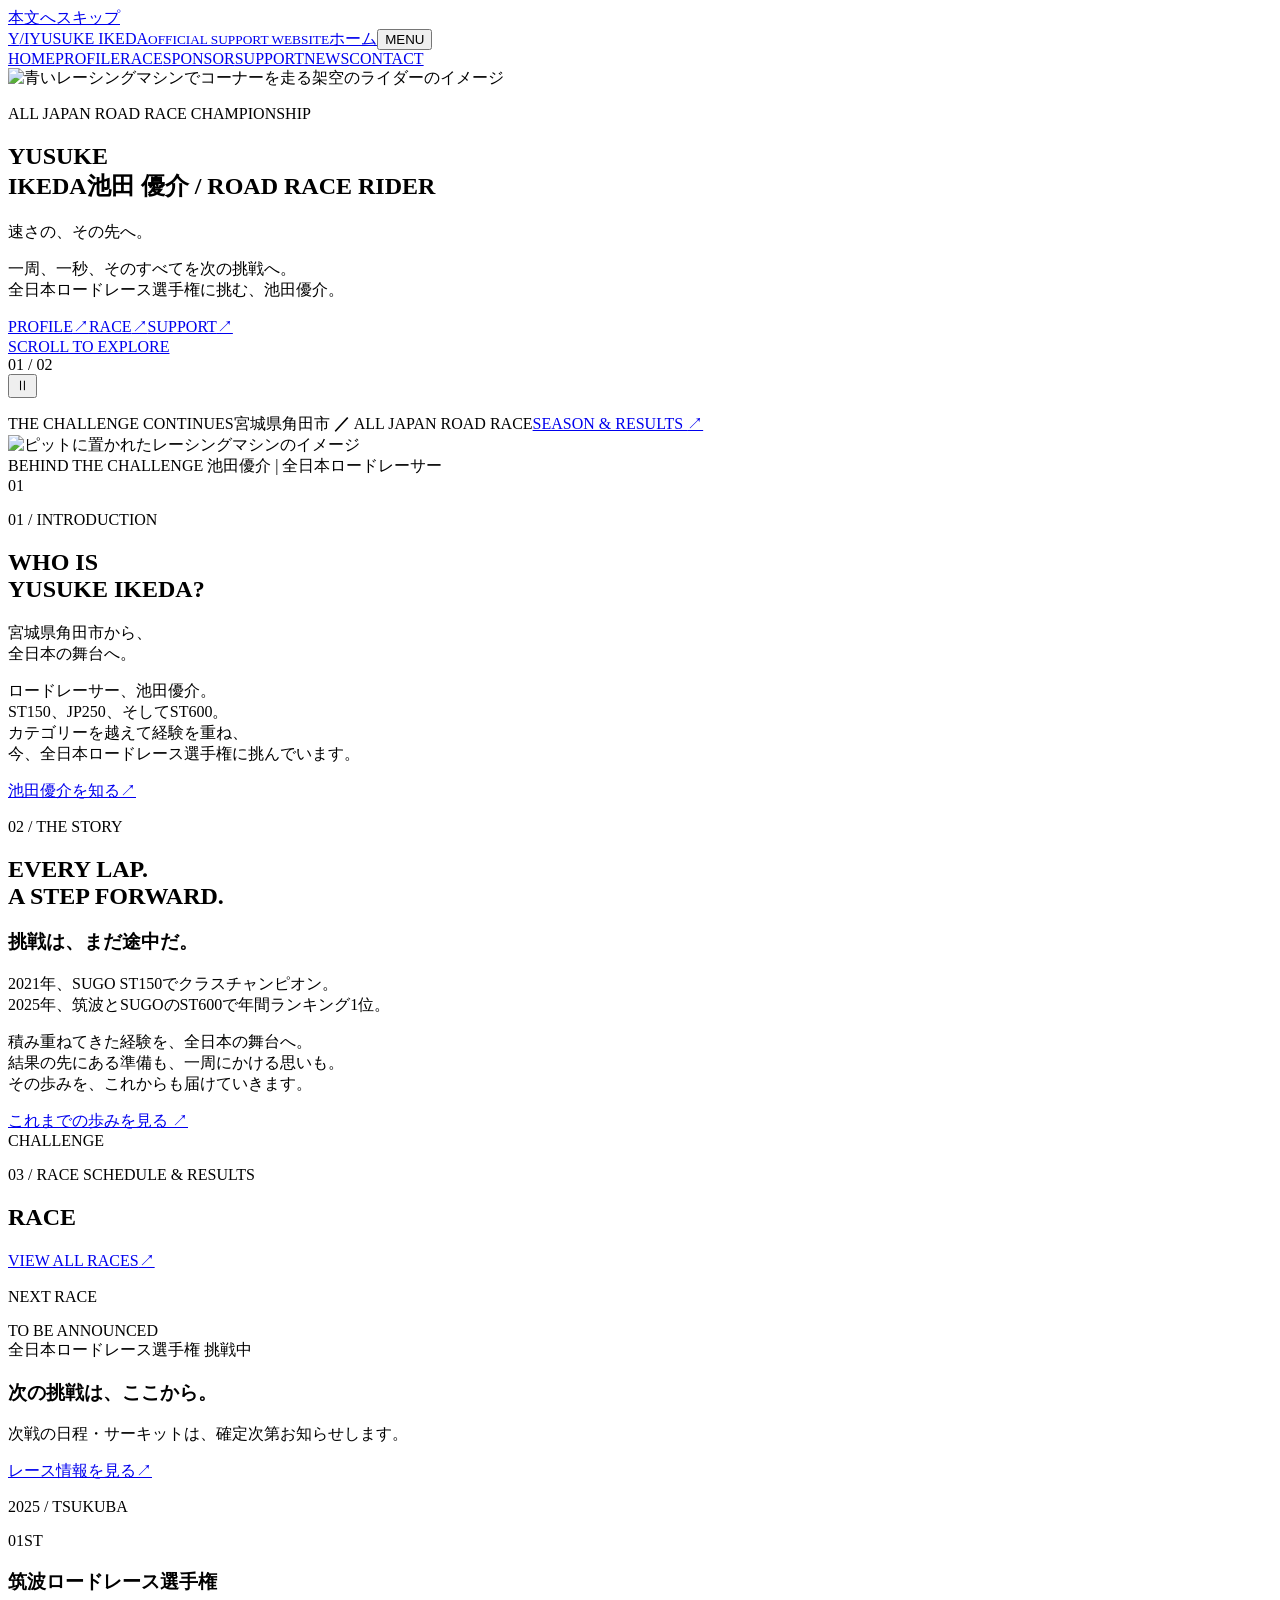
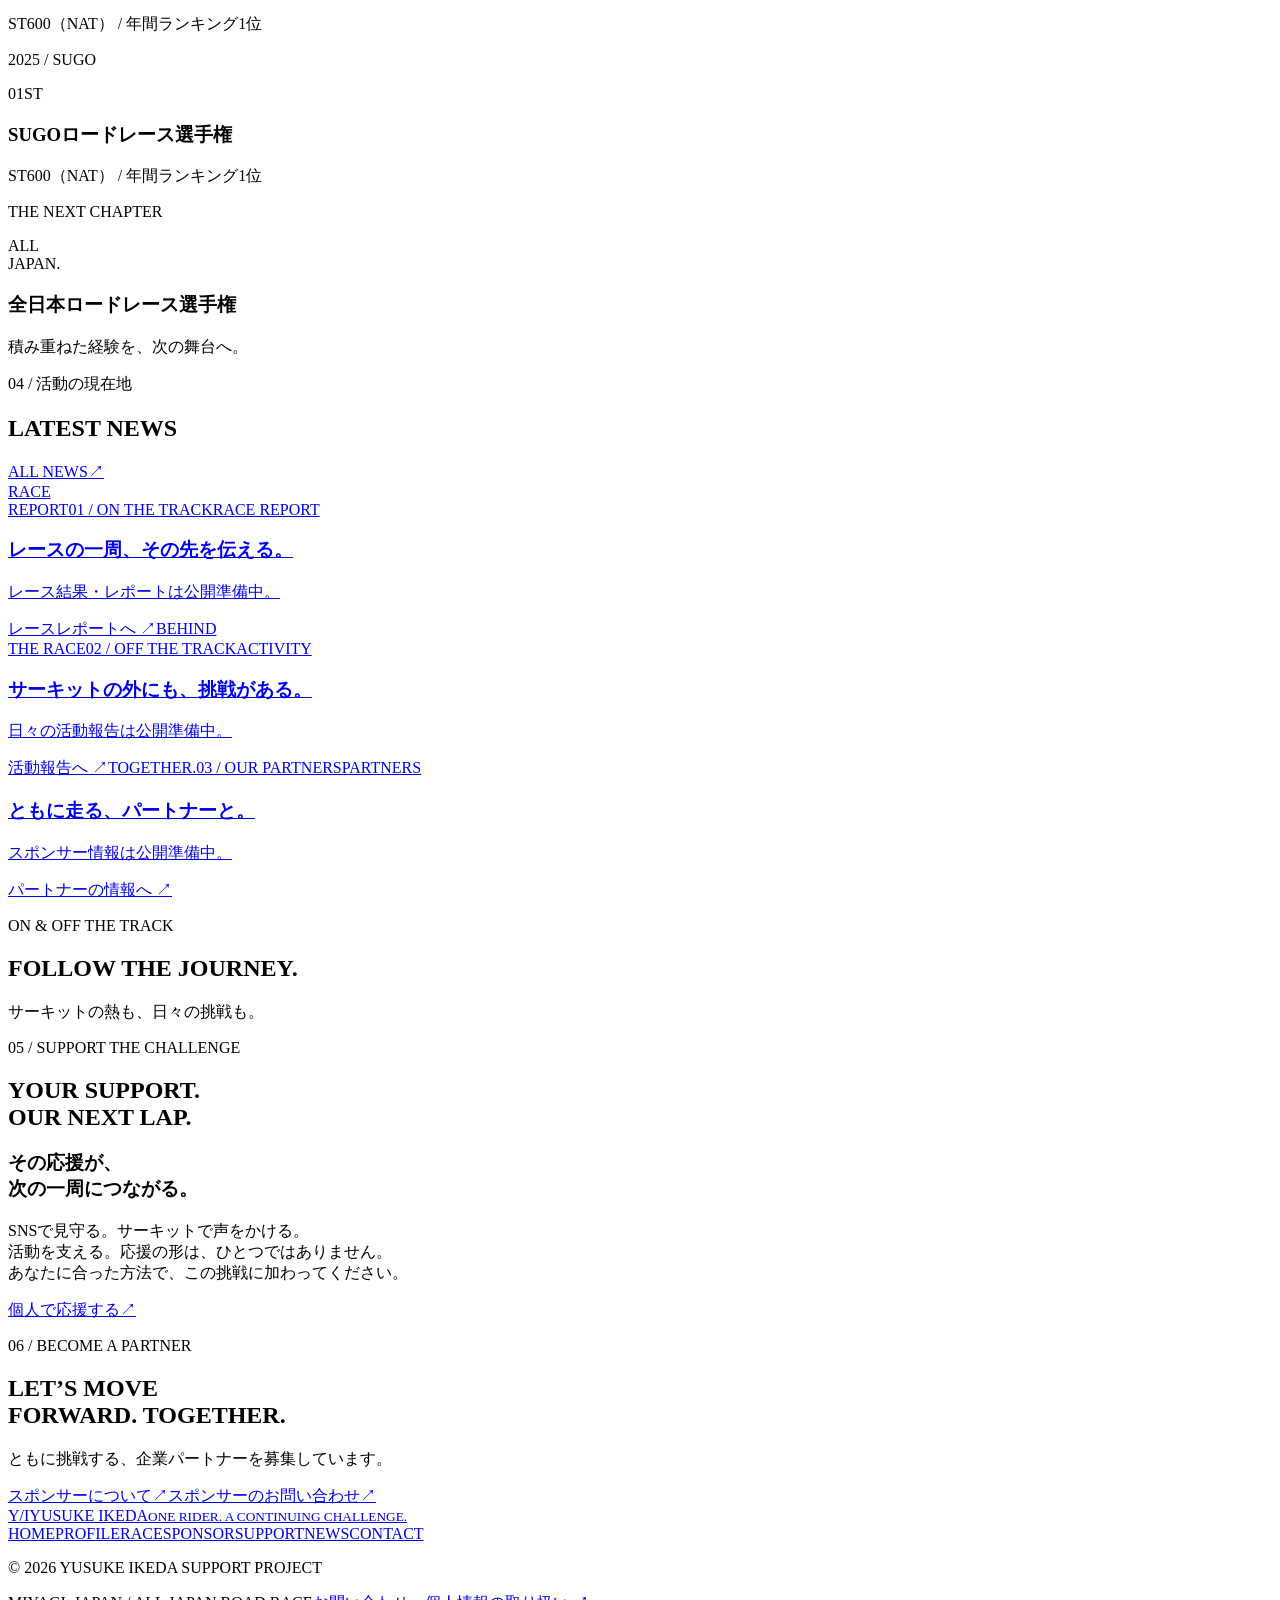
==== index.html @ a3577d58 "Add files via upload" ====
<!doctype html>

<html lang="ja">
  <head>
    <meta charset="UTF-8" />
    <meta name="viewport" content="width=device-width, initial-scale=1" />
    <meta
      http-equiv="Content-Security-Policy"
      content="default-src 'none'; script-src 'self'; style-src 'self'; img-src 'self'; font-src 'self'; connect-src 'none'; object-src 'none'; base-uri 'none'; form-action 'none'; upgrade-insecure-requests"
    />
    <meta name="referrer" content="strict-origin-when-cross-origin" />
    <title>池田優介 | 全日本ロードレーサー Official Support Website</title>
    <meta
      name="description"
      content="宮城県角田市出身、全日本ロードレース選手権に挑戦するロードレーサー池田優介。プロフィール、戦績、レース情報、スポンサー募集、個人の応援方法をご紹介します。"
    />
    <link rel="canonical" href="https://yusukeracing.github.io/" />
    <meta property="og:type" content="website" />
    <meta property="og:locale" content="ja_JP" />
    <meta property="og:site_name" content="YUSUKE IKEDA" />
    <meta
      property="og:title"
      content="池田優介 | 全日本ロードレーサー Official Support Website"
    />
    <meta
      property="og:description"
      content="宮城県角田市出身、全日本ロードレース選手権に挑戦するロードレーサー池田優介。プロフィール、戦績、レース情報、スポンサー募集、個人の応援方法をご紹介します。"
    />
    <meta property="og:url" content="https://yusukeracing.github.io/" />
    <meta
      property="og:image"
      content="https://yusukeracing.github.io/images/ogp.jpg"
    />
    <meta
      property="og:image:alt"
      content="YUSUKE IKEDA / ALL JAPAN ROAD RACE。背景はイメージビジュアルです。"
    />
    <meta name="twitter:card" content="summary_large_image" />
    <meta name="theme-color" content="#050505" />
    <link rel="icon" type="image/svg+xml" href="assets/icons/favicon.svg" />
    <link rel="stylesheet" href="css/fonts.css" />
    <link rel="stylesheet" href="css/style.css" />
    <script type="module" src="js/main.js"></script>
  </head>

  <body data-page="index">
    <a class="skip-link" href="#main">本文へスキップ</a>
    <header class="site-header">
      <div class="header-inner">
        <a class="brand" href="index.html"
          ><span class="brand-symbol" aria-hidden="true">Y<span>/</span>I</span
          ><span class="brand-type"
            >YUSUKE IKEDA<small>OFFICIAL SUPPORT WEBSITE</small></span
          ><span class="sr-only">ホーム</span></a
        ><button
          class="menu-toggle"
          type="button"
          aria-expanded="false"
          aria-controls="primary-nav"
        >
          <span class="menu-lines" aria-hidden="true"></span
          ><span class="menu-text">MENU</span>
        </button>
        <nav
          class="primary-nav"
          id="primary-nav"
          aria-label="メインナビゲーション"
        >
          <a href="index.html" aria-current="page">HOME</a
          ><a href="profile.html">PROFILE</a><a href="race.html">RACE</a
          ><a href="sponsor.html">SPONSOR</a><a href="support.html">SUPPORT</a
          ><a href="news.html">NEWS</a><a href="contact.html">CONTACT</a>
        </nav>
      </div>
    </header>

    <main id="main">
      <!-- 01 / HERO -->

      <section
        class="hero"
        aria-label="池田優介 全日本ロードレース選手権への挑戦"
      >
        <div class="hero-slides" data-slideshow>
          <img
            class="hero-slide is-active"
            src="images/hero/racing.webp"
            width="1672"
            height="941"
            fetchpriority="high"
            alt="青いレーシングマシンでコーナーを走る架空のライダーのイメージ"
          />
        </div>

        <div class="hero-shade"></div>

        <div class="hero-content container">
          <p class="eyebrow hero-eyebrow">
            <span class="live-dot"></span> ALL JAPAN ROAD RACE CHAMPIONSHIP
          </p>
          <h1 class="hero-title display">
            YUSUKE<br /><span>IKEDA</span
            ><span class="hero-name">池田 優介 / ROAD RACE RIDER</span>
          </h1>
          <p class="hero-copy">速さの、その先へ。</p>
          <p class="hero-description">
            一周、一秒、そのすべてを次の挑戦へ。<br />全日本ロードレース選手権に挑む、池田優介。
          </p>
          <div class="hero-actions">
            <a class="button button-primary" href="profile.html"
              ><span>PROFILE</span><span aria-hidden="true">↗</span></a
            ><a class="button button-outline" href="race.html"
              ><span>RACE</span><span aria-hidden="true">↗</span></a
            ><a class="button button-outline" href="support.html"
              ><span>SUPPORT</span><span aria-hidden="true">↗</span></a
            >
          </div>
        </div>

        <div class="hero-bottom container">
          <a class="scroll-cue" href="#introduction"
            ><span class="scroll-line"></span> SCROLL TO EXPLORE</a
          >
          <div class="slideshow-controls">
            <span class="slide-count" data-slide-count>01 / 02</span>
            <div data-slide-buttons></div>
            <button
              class="slide-pause"
              type="button"
              data-slide-pause
              aria-label="写真の自動切替を一時停止"
            >
              Ⅱ
            </button>
          </div>
        </div>
        <p class="image-disclaimer" data-image-caption>
          
        </p>
      </section>

      <div class="season-strip">
        <div class="container">
          <span><i class="live-dot"></i> THE CHALLENGE CONTINUES</span
          ><span
            >宮城県角田市 <b aria-hidden="true">／</b> ALL JAPAN ROAD RACE</span
          ><a href="race.html"
            >SEASON & RESULTS <span aria-hidden="true">↗</span></a
          >
        </div>
      </div>

      <!-- 02 / INTRODUCTION -->
      <section class="section introduction" id="introduction">
        <div class="container split">
          <div class="intro-visual reveal">
            <img
              src="images/hero/profile.jpg"
              loading="lazy"
              width="1672"
              height="941"
              alt="ピットに置かれたレーシングマシンのイメージ"
            />
            <div class="photo-label">
              BEHIND THE CHALLENGE <span>池田優介 | 全日本ロードレーサー</span>
            </div>
            <span class="visual-number" aria-hidden="true">01</span>
          </div>

          <div class="reveal">
            <p class="eyebrow">01 / INTRODUCTION</p>
            <h2 class="display">
              WHO IS<br />YUSUKE IKEDA<span class="title-dot">?</span>
            </h2>
            <p class="jp-heading">宮城県角田市から、<br />全日本の舞台へ。</p>
            <p class="body-copy">
              ロードレーサー、池田優介。<br />ST150、JP250、そしてST600。<br />カテゴリーを越えて経験を重ね、<br />今、全日本ロードレース選手権に挑んでいます。
            </p>
            <a class="button button-outline" href="profile.html"
              ><span>池田優介を知る</span><span aria-hidden="true">↗</span></a
            >
          </div>
        </div>
      </section>

      <!-- 03 / STORY -->
      <section class="story section">
        <div class="container story-inner reveal">
          <p class="eyebrow">02 / THE STORY</p>
          <h2 class="display">
            EVERY LAP.<br />A STEP FORWARD<span class="title-dot">.</span>
          </h2>
          <div class="story-copy">
            <h3>挑戦は、まだ途中だ。</h3>
            <p>
              2021年、SUGO ST150でクラスチャンピオン。<br />2025年、筑波とSUGOのST600で年間ランキング1位。
            </p>
            <p>
              積み重ねてきた経験を、全日本の舞台へ。<br />結果の先にある準備も、一周にかける思いも。<br />その歩みを、これからも届けていきます。
            </p>
            <a class="text-link" href="profile.html#career"
              >これまでの歩みを見る <span aria-hidden="true">↗</span></a
            >
          </div>
        </div>
        <span class="ghost-word" aria-hidden="true">CHALLENGE</span>
      </section>

      <!-- 04 / RACE -->
      <section class="section">
        <div class="container">
          <div class="section-heading">
            <div>
              <p class="eyebrow">03 / RACE SCHEDULE & RESULTS</p>
              <h2 class="display">RACE</h2>
            </div>
            <a class="button button-outline" href="race.html"
              ><span>VIEW ALL RACES</span><span aria-hidden="true">↗</span></a
            >
          </div>

          <div class="next-race reveal" data-next-race>
            <div>
              <p class="eyebrow">NEXT RACE</p>
              <span class="next-date display" data-next-date
                >TO BE ANNOUNCED</span
              >
            </div>

            <div>
              <span class="status"
                ><i></i> 全日本ロードレース選手権 挑戦中</span
              >
              <h3 data-next-circuit>次の挑戦は、ここから。</h3>
              <p data-next-detail>
                次戦の日程・サーキットは、確定次第お知らせします。
              </p>
              <p class="countdown" data-countdown hidden></p>
            </div>
            <a class="button button-outline" href="race.html"
              ><span>レース情報を見る</span
              ><span aria-hidden="true">↗</span></a
            >
          </div>

          <div class="race-highlights">
            <article class="result-highlight reveal">
              <p class="eyebrow">2025 / TSUKUBA</p>
              <div class="result-rank display">01<span>ST</span></div>
              <h3>筑波ロードレース選手権</h3>
              <p>ST600（NAT） / 年間ランキング1位</p>
            </article>

            <article class="result-highlight reveal">
              <p class="eyebrow">2025 / SUGO</p>
              <div class="result-rank display">01<span>ST</span></div>
              <h3>SUGOロードレース選手権</h3>
              <p>ST600（NAT） / 年間ランキング1位</p>
            </article>

            <article class="result-highlight highlight-blue reveal">
              <p class="eyebrow">THE NEXT CHAPTER</p>
              <div class="display chapter-label">ALL<br />JAPAN.</div>
              <h3>全日本ロードレース選手権</h3>
              <p>積み重ねた経験を、次の舞台へ。</p>
            </article>
          </div>
        </div>
      </section>

      <!-- 05 / NEWS -->
      <section class="section news-section">
        <div class="container">
          <div class="section-heading">
            <div>
              <p class="eyebrow">04 / 活動の現在地</p>
              <h2 class="display">LATEST NEWS</h2>
            </div>
            <a class="button button-outline" href="news.html"
              ><span>ALL NEWS</span><span aria-hidden="true">↗</span></a
            >
          </div>

          <div class="news-grid" data-home-news>
            <a class="news-placeholder reveal" href="news.html?category=race"
              ><span class="news-art race-art" aria-hidden="true"
                >RACE<br />REPORT<span>01 / ON THE TRACK</span></span
              ><span class="news-tag">RACE REPORT</span>
              <h3>レースの一周、その先を伝える。</h3>
              <p>レース結果・レポートは公開準備中。</p>
              <span class="text-link">レースレポートへ ↗</span></a
            ><a
              class="news-placeholder reveal"
              href="news.html?category=activity"
              ><span class="news-art activity-art" aria-hidden="true"
                >BEHIND<br />THE RACE<span>02 / OFF THE TRACK</span></span
              ><span class="news-tag">ACTIVITY</span>
              <h3>サーキットの外にも、挑戦がある。</h3>
              <p>日々の活動報告は公開準備中。</p>
              <span class="text-link">活動報告へ ↗</span></a
            ><a
              class="news-placeholder reveal"
              href="news.html?category=sponsor"
              ><span class="news-art partner-art" aria-hidden="true"
                >TOGETHER.<span>03 / OUR PARTNERS</span></span
              ><span class="news-tag">PARTNERS</span>
              <h3>ともに走る、パートナーと。</h3>
              <p>スポンサー情報は公開準備中。</p>
              <span class="text-link">パートナーの情報へ ↗</span></a
            >
          </div>
        </div>
      </section>

      <!-- 06 / SOCIAL -->
      <section class="social-section">
        <div class="container social-inner">
          <div>
            <p class="eyebrow">ON & OFF THE TRACK</p>
            <h2 class="display">FOLLOW THE JOURNEY.</h2>
            <p>サーキットの熱も、日々の挑戦も。</p>
          </div>

          <div class="social-links" data-social-links></div>
        </div>
      </section>

      <!-- 07 / SUPPORT -->
      <section class="section support-section">
        <div class="container split">
          <div class="reveal">
            <p class="eyebrow">05 / SUPPORT THE CHALLENGE</p>
            <h2 class="display">
              YOUR SUPPORT.<br />OUR NEXT LAP<span class="title-dot">.</span>
            </h2>
          </div>

          <div class="reveal">
            <h3 class="jp-heading">その応援が、<br />次の一周につながる。</h3>
            <p class="body-copy">
              SNSで見守る。サーキットで声をかける。<br />活動を支える。応援の形は、ひとつではありません。<br />あなたに合った方法で、この挑戦に加わってください。
            </p>
            <a class="button button-primary" href="support.html"
              ><span>個人で応援する</span><span aria-hidden="true">↗</span></a
            >
          </div>
        </div>
      </section>

      <!-- 08 / SPONSOR -->
      <section class="section sponsor-section">
        <div class="container sponsor-inner reveal">
          <div>
            <p class="eyebrow">06 / BECOME A PARTNER</p>
            <h2 class="display">LET’S MOVE<br />FORWARD. TOGETHER.</h2>
            <p>ともに挑戦する、企業パートナーを募集しています。</p>
          </div>

          <div class="sponsor-actions">
            <a class="button button-outline" href="sponsor.html"
              ><span>スポンサーについて</span
              ><span aria-hidden="true">↗</span></a
            ><a class="button button-primary" href="contact.html?type=sponsor"
              ><span>スポンサーのお問い合わせ</span
              ><span aria-hidden="true">↗</span></a
            >
          </div>
        </div>
      </section>
    </main>

    <footer class="site-footer">
      <div class="container footer-top">
        <a class="brand footer-brand" href="index.html"
          ><span class="brand-symbol" aria-hidden="true">Y<span>/</span>I</span
          ><span class="brand-type"
            >YUSUKE IKEDA<small>ONE RIDER. A CONTINUING CHALLENGE.</small></span
          ></a
        >
        <nav class="footer-nav" aria-label="フッターナビゲーション">
          <a href="index.html" aria-current="page">HOME</a
          ><a href="profile.html">PROFILE</a><a href="race.html">RACE</a
          ><a href="sponsor.html">SPONSOR</a><a href="support.html">SUPPORT</a
          ><a href="news.html">NEWS</a><a href="contact.html">CONTACT</a>
        </nav>

        <div class="footer-social" data-social-links></div>
      </div>

      <div class="container footer-bottom">
        <p>
          © <span data-current-year>2026</span> YUSUKE IKEDA SUPPORT PROJECT
        </p>
        <span>MIYAGI, JAPAN / ALL JAPAN ROAD RACE</span
        ><a href="contact.html">お問い合わせ・個人情報の取り扱い ↗</a>
      </div>
    </footer>
    <noscript
      ><p class="noscript-note">
        写真の自動切替や追加の戦績表示にはJavaScriptが必要です。2025年は筑波・SUGO
        ST600（NAT）年間ランキング1位。プロフィールとページ間の移動はそのままご利用いただけます。
      </p></noscript
    >
  </body>
</html>
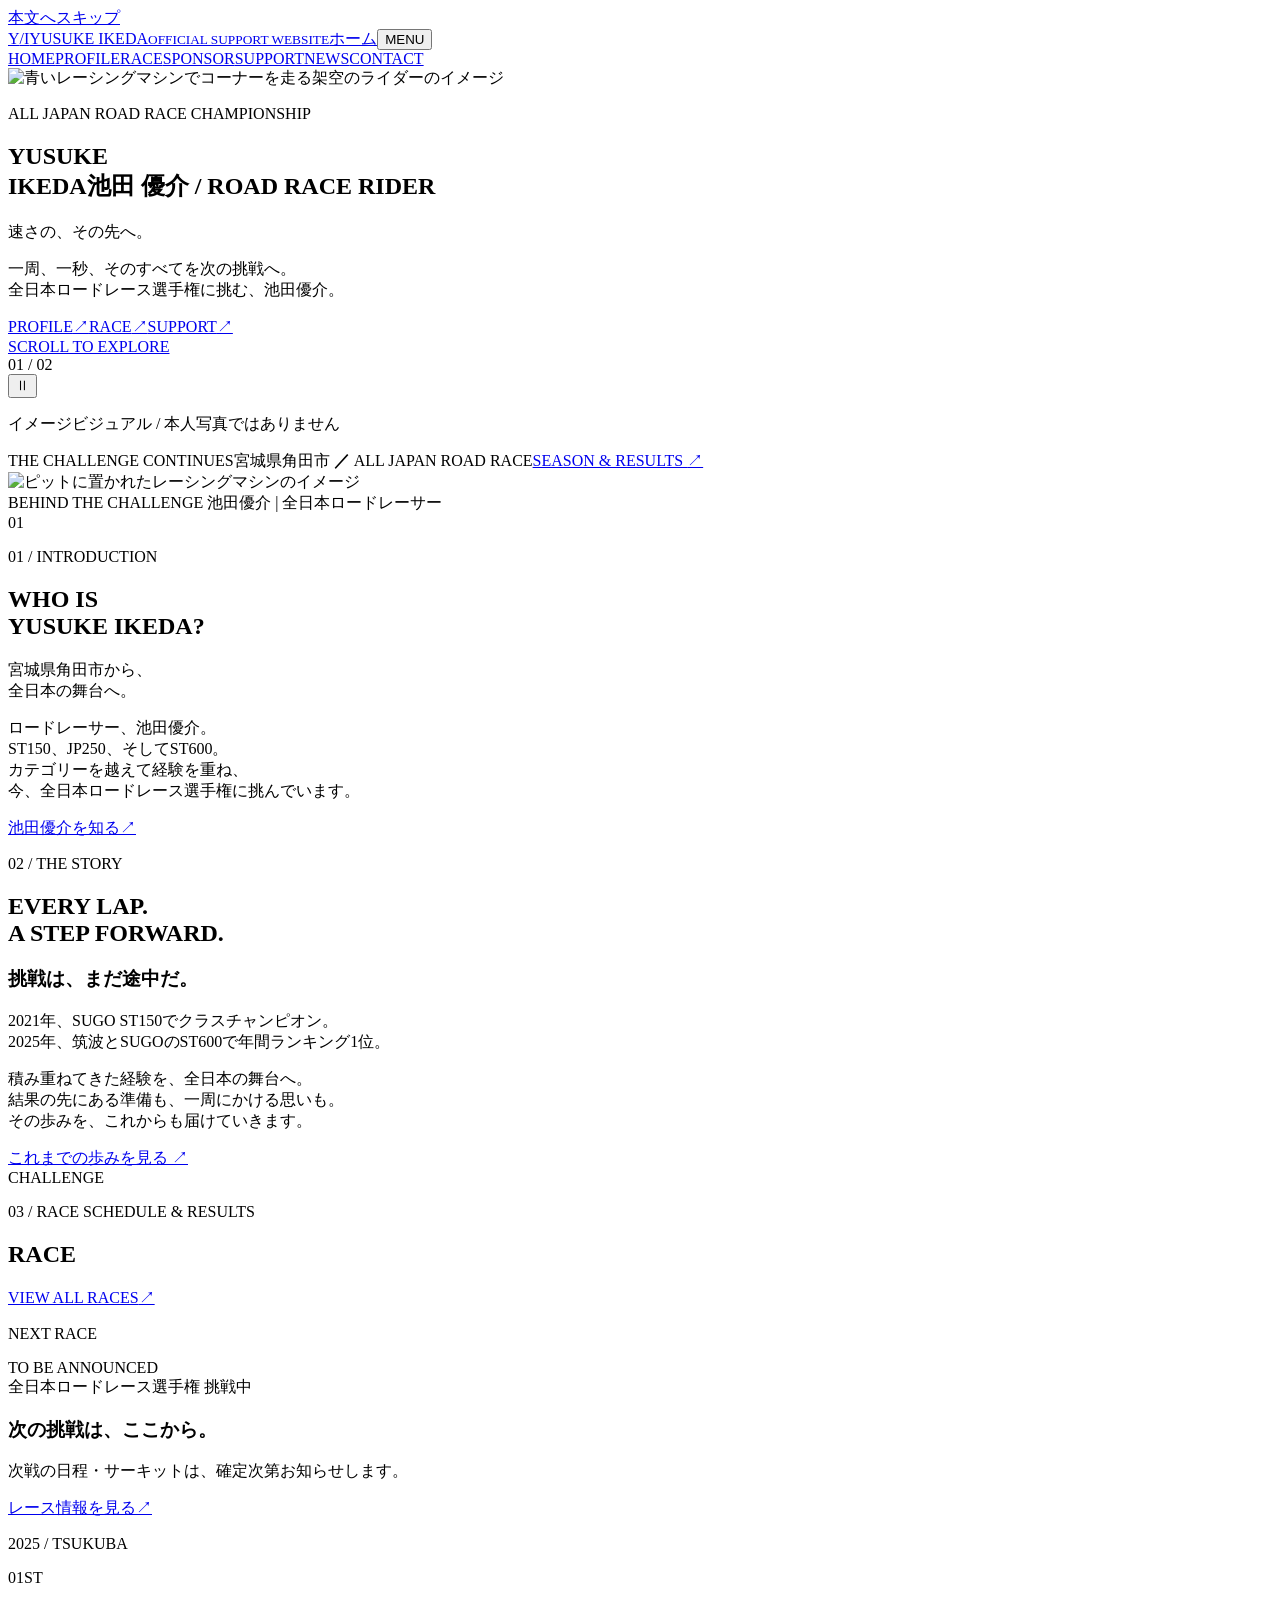
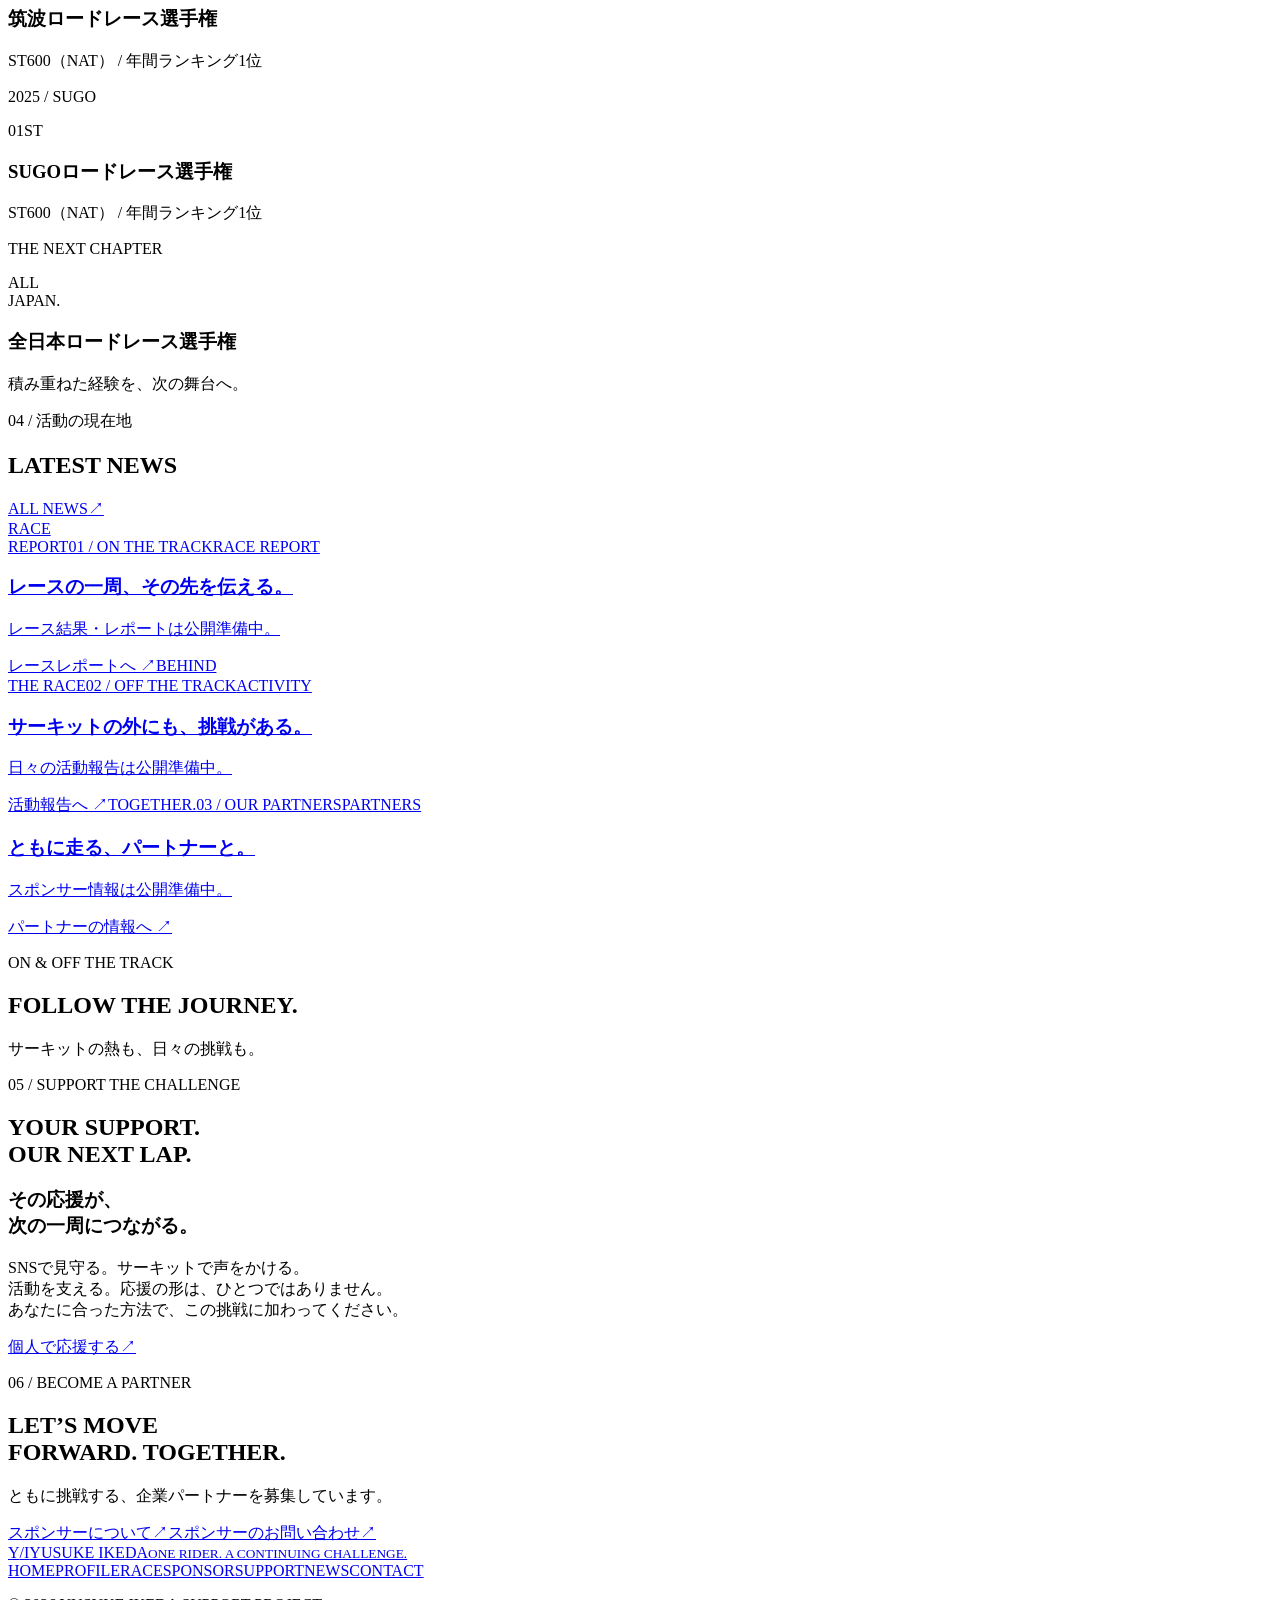
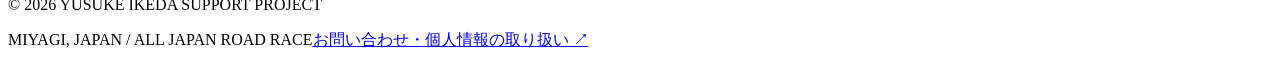
==== commit 7e066ae1: "Add files via upload" ====
--- a/index.html
+++ b/index.html
@@ -135,7 +135,7 @@
           </div>
         </div>
         <p class="image-disclaimer" data-image-caption>
-          
+          イメージビジュアル / 本人写真ではありません
         </p>
       </section>
 
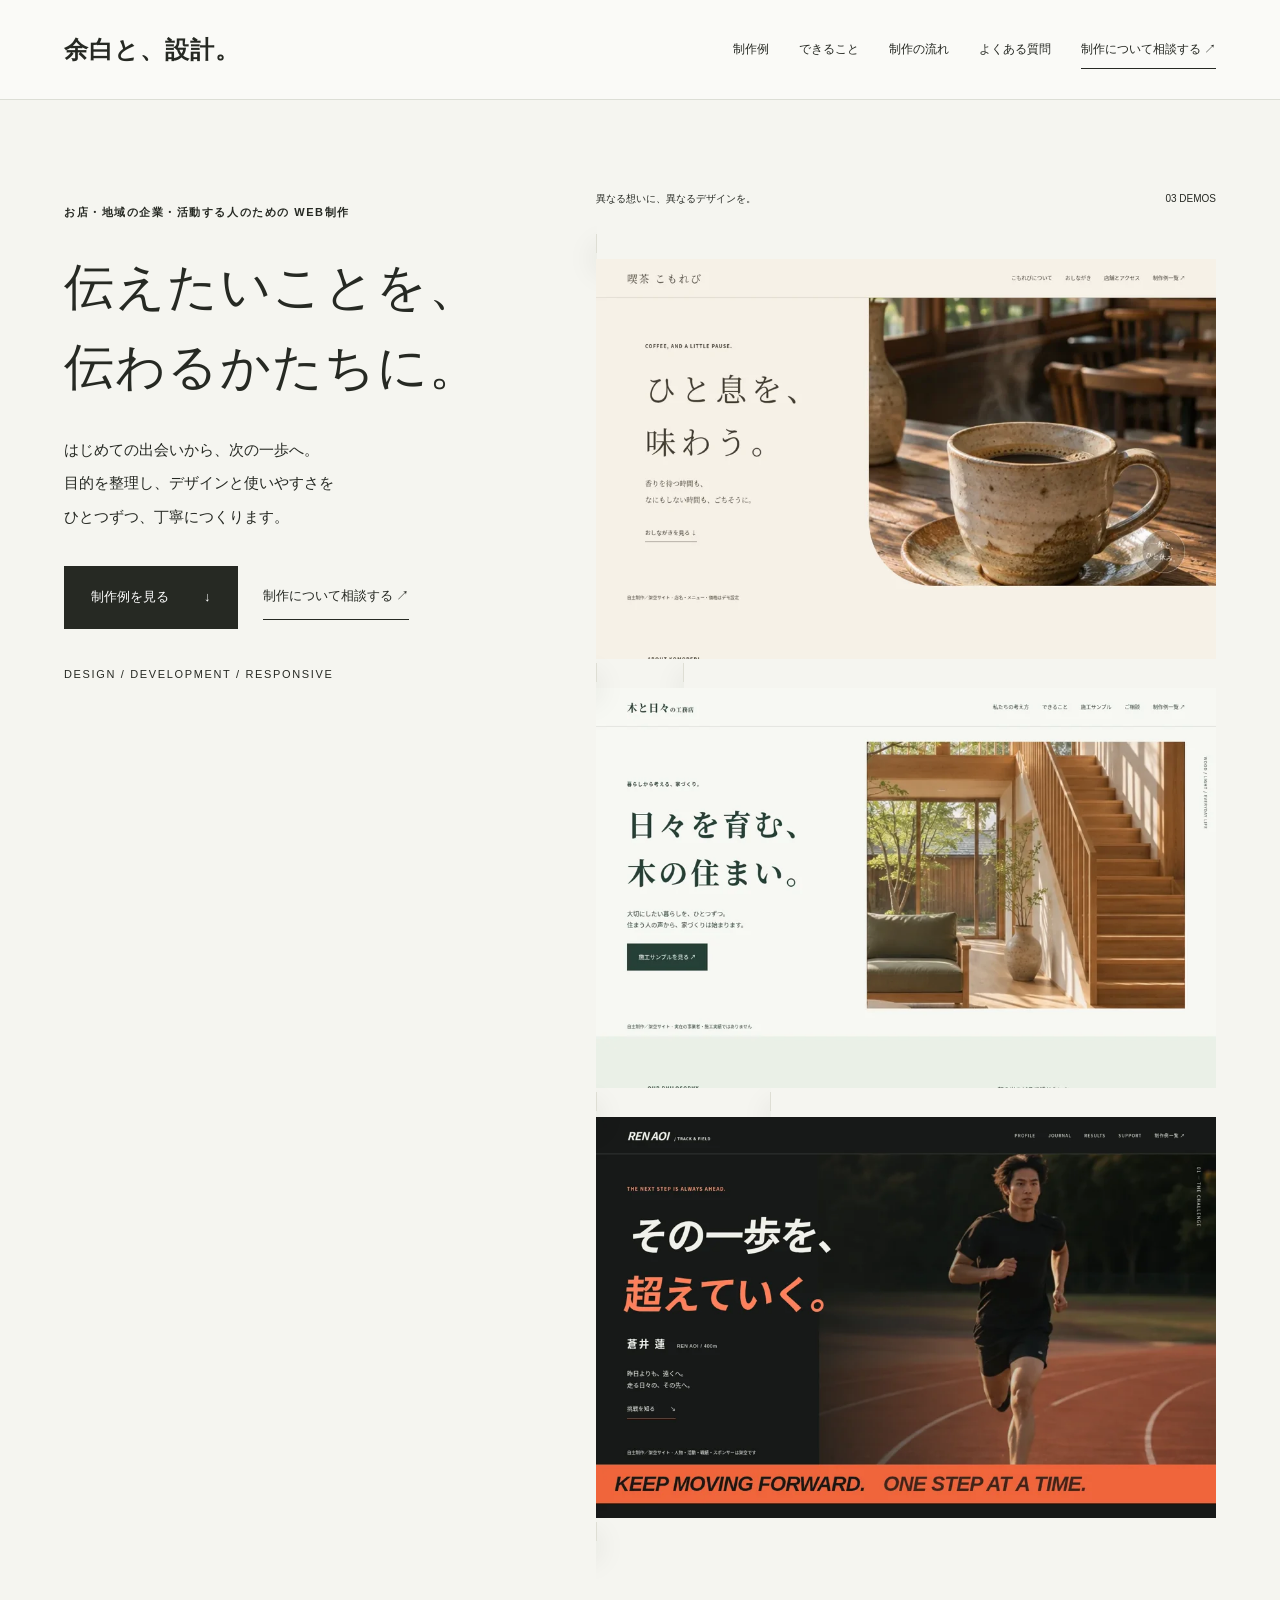
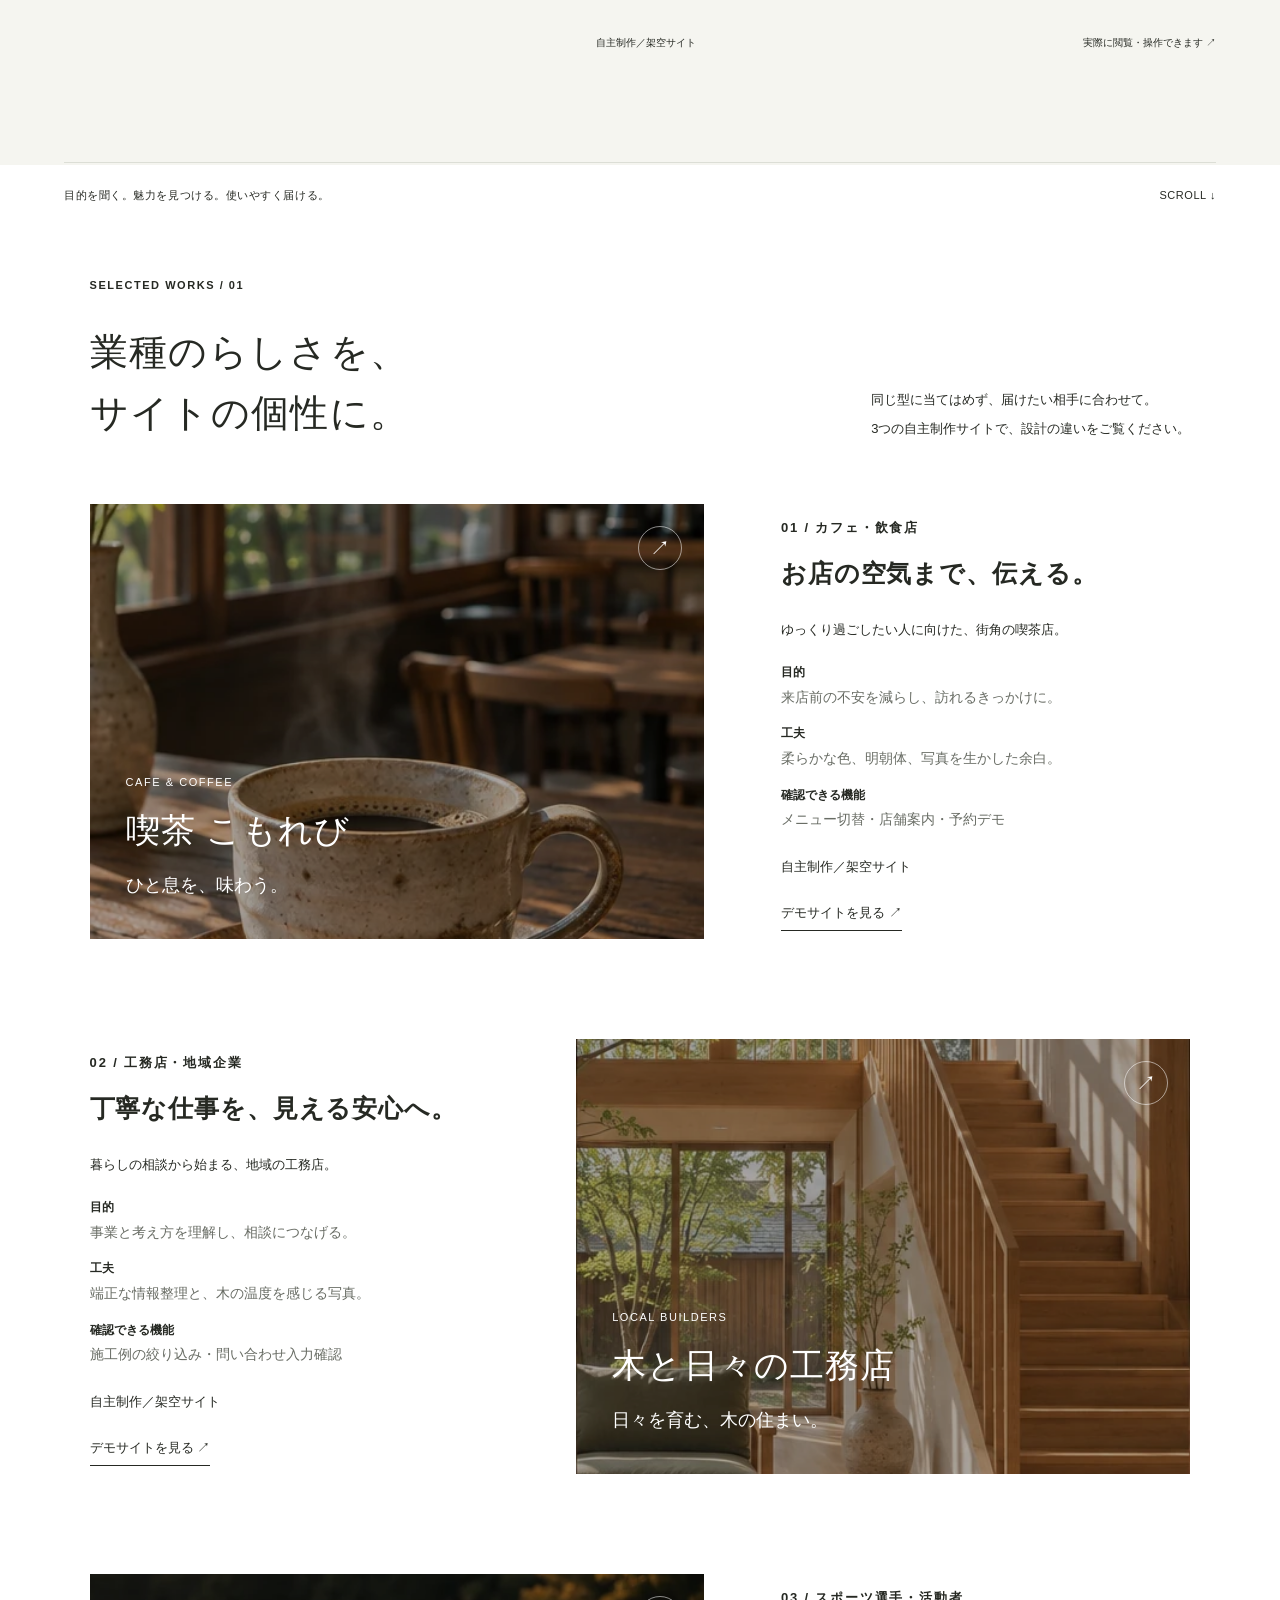
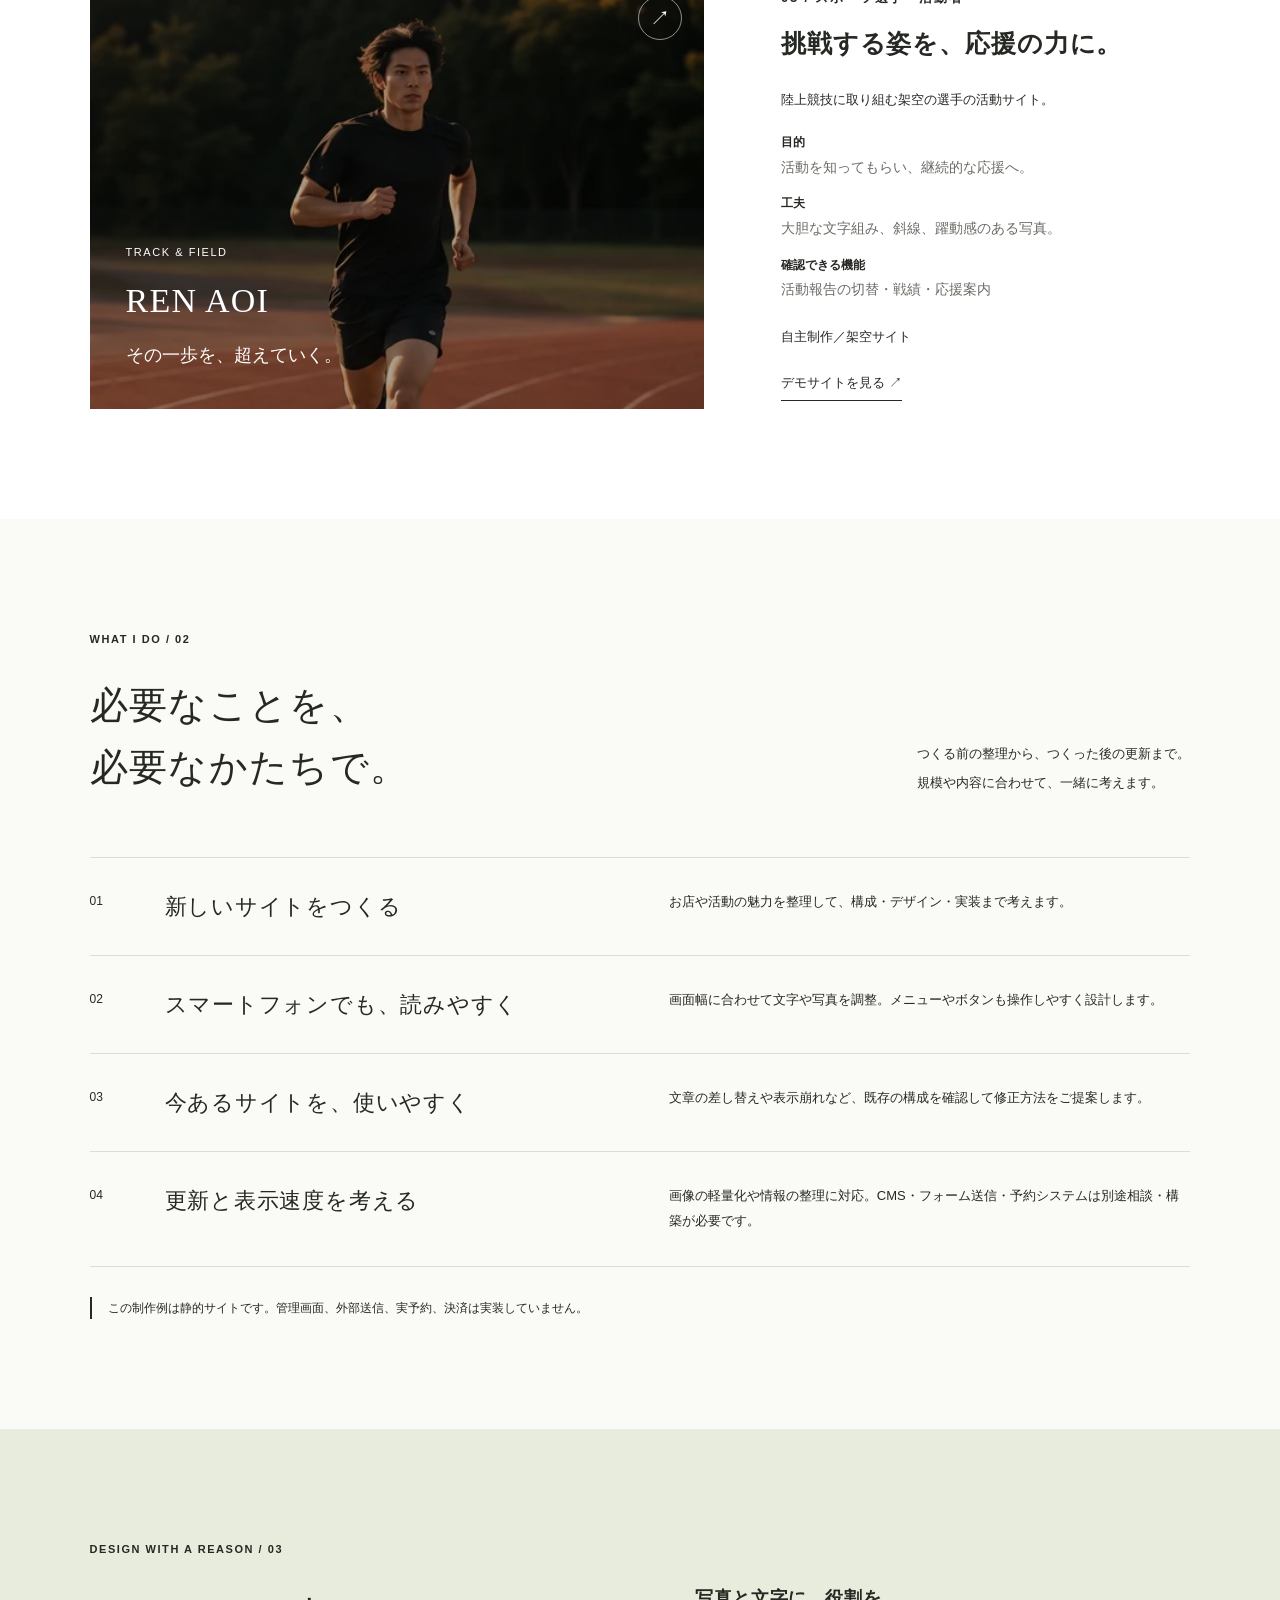
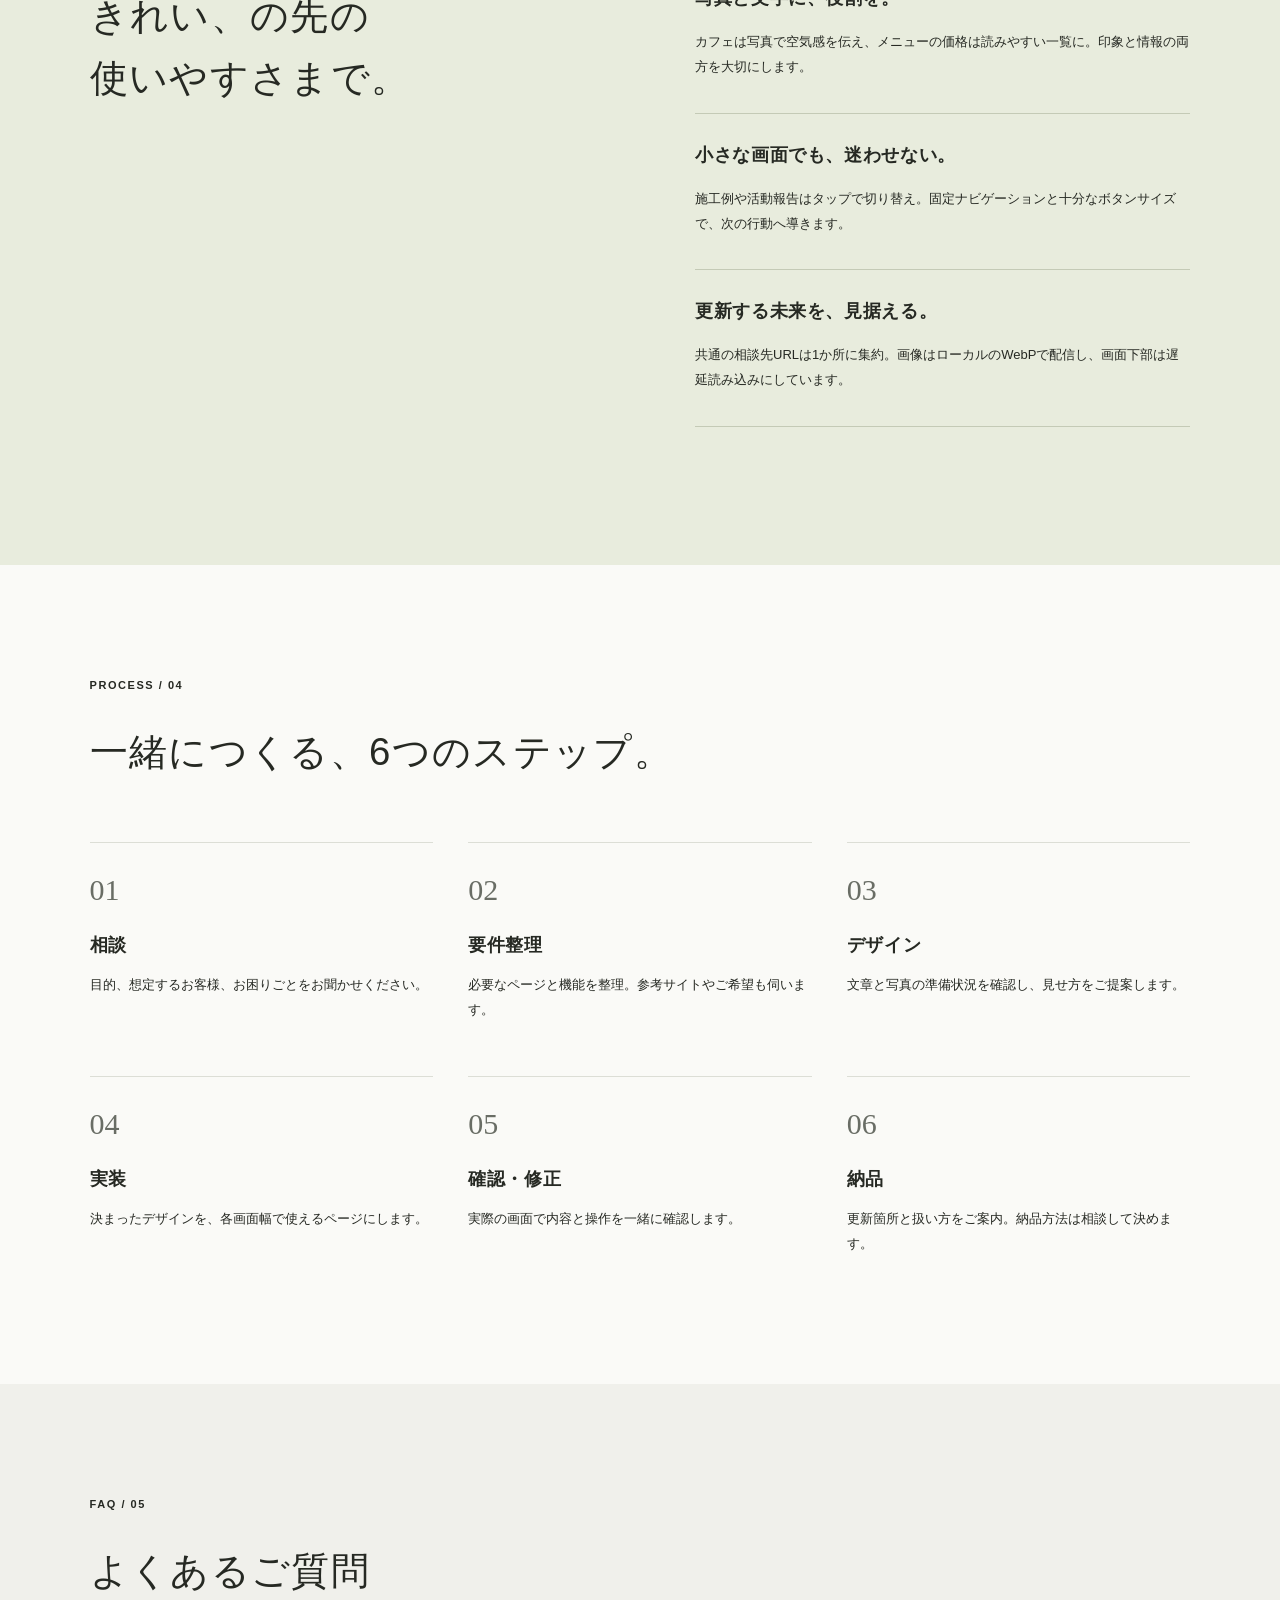
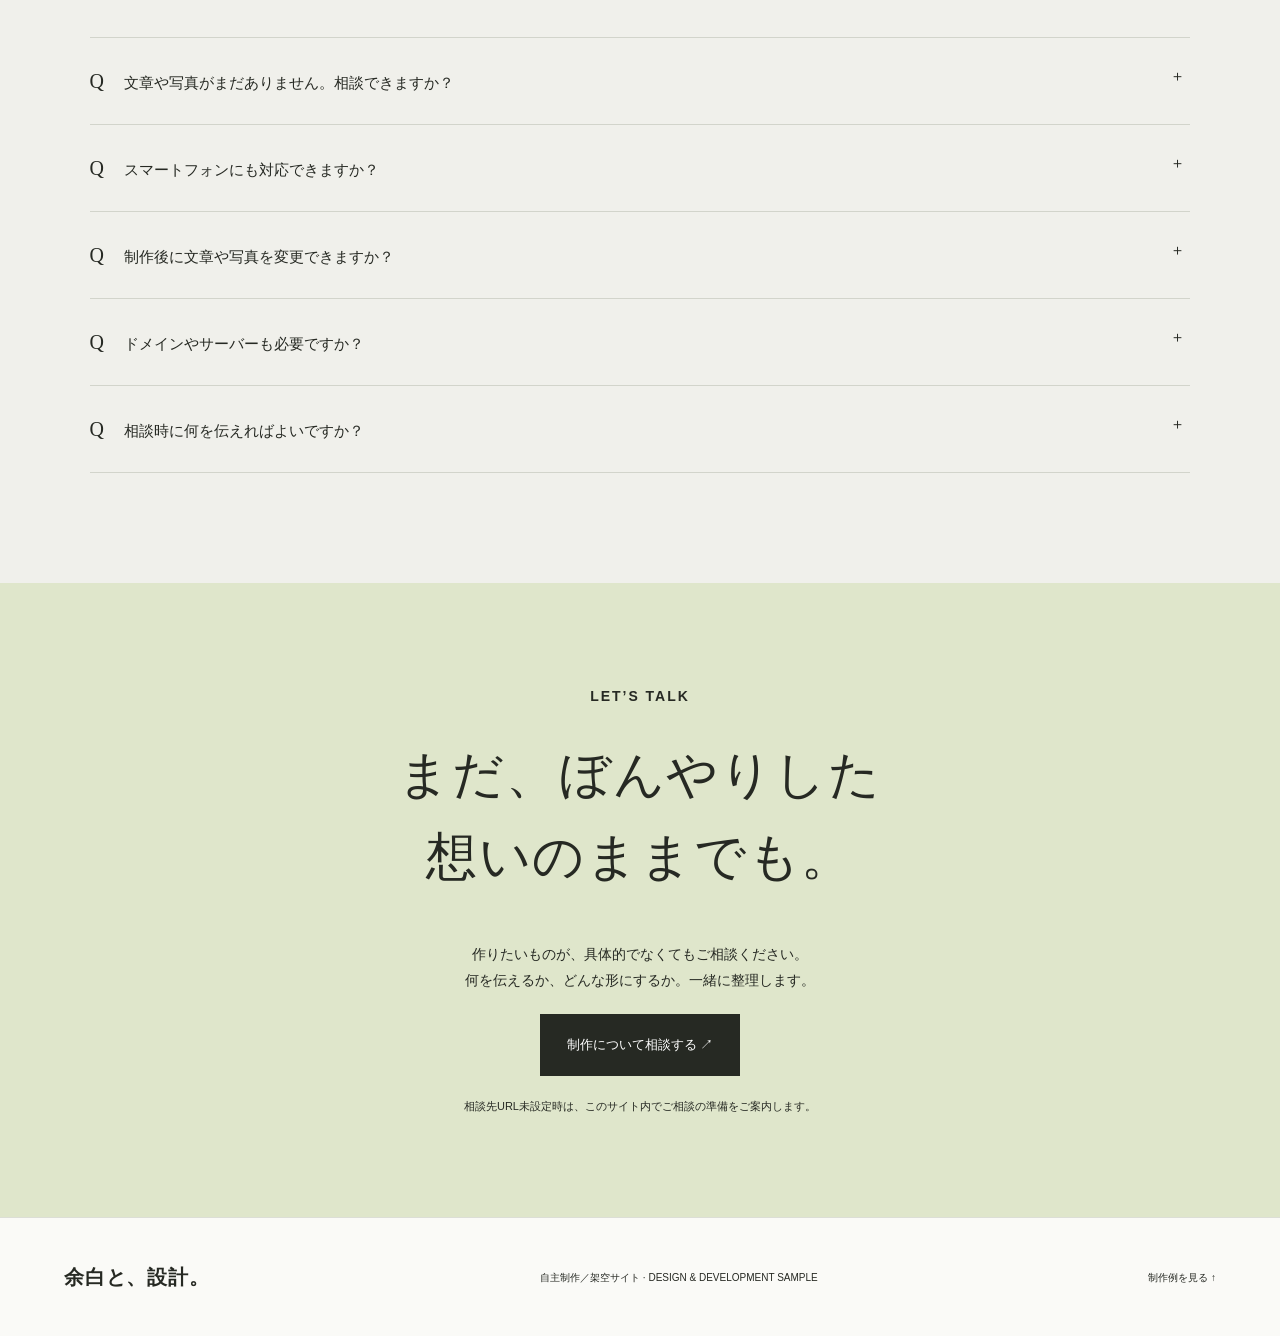
==== commit 4e6a959e: "Replace site with portfolio and three demos; configure GitHub Pages" ====
--- a/index.html
+++ b/index.html
@@ -1,405 +1 @@
-<!doctype html>
-
-<html lang="ja">
-  <head>
-    <meta charset="UTF-8" />
-    <meta name="viewport" content="width=device-width, initial-scale=1" />
-    <meta
-      http-equiv="Content-Security-Policy"
-      content="default-src 'none'; script-src 'self'; style-src 'self'; img-src 'self'; font-src 'self'; connect-src 'none'; object-src 'none'; base-uri 'none'; form-action 'none'; upgrade-insecure-requests"
-    />
-    <meta name="referrer" content="strict-origin-when-cross-origin" />
-    <title>池田優介 | 全日本ロードレーサー Official Support Website</title>
-    <meta
-      name="description"
-      content="宮城県角田市出身、全日本ロードレース選手権に挑戦するロードレーサー池田優介。プロフィール、戦績、レース情報、スポンサー募集、個人の応援方法をご紹介します。"
-    />
-    <link rel="canonical" href="https://yusukeracing.github.io/" />
-    <meta property="og:type" content="website" />
-    <meta property="og:locale" content="ja_JP" />
-    <meta property="og:site_name" content="YUSUKE IKEDA" />
-    <meta
-      property="og:title"
-      content="池田優介 | 全日本ロードレーサー Official Support Website"
-    />
-    <meta
-      property="og:description"
-      content="宮城県角田市出身、全日本ロードレース選手権に挑戦するロードレーサー池田優介。プロフィール、戦績、レース情報、スポンサー募集、個人の応援方法をご紹介します。"
-    />
-    <meta property="og:url" content="https://yusukeracing.github.io/" />
-    <meta
-      property="og:image"
-      content="https://yusukeracing.github.io/images/ogp.jpg"
-    />
-    <meta
-      property="og:image:alt"
-      content="YUSUKE IKEDA / ALL JAPAN ROAD RACE。背景はイメージビジュアルです。"
-    />
-    <meta name="twitter:card" content="summary_large_image" />
-    <meta name="theme-color" content="#050505" />
-    <link rel="icon" type="image/svg+xml" href="assets/icons/favicon.svg" />
-    <link rel="stylesheet" href="css/fonts.css" />
-    <link rel="stylesheet" href="css/style.css" />
-    <script type="module" src="js/main.js"></script>
-  </head>
-
-  <body data-page="index">
-    <a class="skip-link" href="#main">本文へスキップ</a>
-    <header class="site-header">
-      <div class="header-inner">
-        <a class="brand" href="index.html"
-          ><span class="brand-symbol" aria-hidden="true">Y<span>/</span>I</span
-          ><span class="brand-type"
-            >YUSUKE IKEDA<small>OFFICIAL SUPPORT WEBSITE</small></span
-          ><span class="sr-only">ホーム</span></a
-        ><button
-          class="menu-toggle"
-          type="button"
-          aria-expanded="false"
-          aria-controls="primary-nav"
-        >
-          <span class="menu-lines" aria-hidden="true"></span
-          ><span class="menu-text">MENU</span>
-        </button>
-        <nav
-          class="primary-nav"
-          id="primary-nav"
-          aria-label="メインナビゲーション"
-        >
-          <a href="index.html" aria-current="page">HOME</a
-          ><a href="profile.html">PROFILE</a><a href="race.html">RACE</a
-          ><a href="sponsor.html">SPONSOR</a><a href="support.html">SUPPORT</a
-          ><a href="news.html">NEWS</a><a href="contact.html">CONTACT</a>
-        </nav>
-      </div>
-    </header>
-
-    <main id="main">
-      <!-- 01 / HERO -->
-
-      <section
-        class="hero"
-        aria-label="池田優介 全日本ロードレース選手権への挑戦"
-      >
-        <div class="hero-slides" data-slideshow>
-          <img
-            class="hero-slide is-active"
-            src="images/hero/racing.webp"
-            width="1672"
-            height="941"
-            fetchpriority="high"
-            alt="青いレーシングマシンでコーナーを走る架空のライダーのイメージ"
-          />
-        </div>
-
-        <div class="hero-shade"></div>
-
-        <div class="hero-content container">
-          <p class="eyebrow hero-eyebrow">
-            <span class="live-dot"></span> ALL JAPAN ROAD RACE CHAMPIONSHIP
-          </p>
-          <h1 class="hero-title display">
-            YUSUKE<br /><span>IKEDA</span
-            ><span class="hero-name">池田 優介 / ROAD RACE RIDER</span>
-          </h1>
-          <p class="hero-copy">速さの、その先へ。</p>
-          <p class="hero-description">
-            一周、一秒、そのすべてを次の挑戦へ。<br />全日本ロードレース選手権に挑む、池田優介。
-          </p>
-          <div class="hero-actions">
-            <a class="button button-primary" href="profile.html"
-              ><span>PROFILE</span><span aria-hidden="true">↗</span></a
-            ><a class="button button-outline" href="race.html"
-              ><span>RACE</span><span aria-hidden="true">↗</span></a
-            ><a class="button button-outline" href="support.html"
-              ><span>SUPPORT</span><span aria-hidden="true">↗</span></a
-            >
-          </div>
-        </div>
-
-        <div class="hero-bottom container">
-          <a class="scroll-cue" href="#introduction"
-            ><span class="scroll-line"></span> SCROLL TO EXPLORE</a
-          >
-          <div class="slideshow-controls">
-            <span class="slide-count" data-slide-count>01 / 02</span>
-            <div data-slide-buttons></div>
-            <button
-              class="slide-pause"
-              type="button"
-              data-slide-pause
-              aria-label="写真の自動切替を一時停止"
-            >
-              Ⅱ
-            </button>
-          </div>
-        </div>
-        <p class="image-disclaimer" data-image-caption>
-          イメージビジュアル / 本人写真ではありません
-        </p>
-      </section>
-
-      <div class="season-strip">
-        <div class="container">
-          <span><i class="live-dot"></i> THE CHALLENGE CONTINUES</span
-          ><span
-            >宮城県角田市 <b aria-hidden="true">／</b> ALL JAPAN ROAD RACE</span
-          ><a href="race.html"
-            >SEASON & RESULTS <span aria-hidden="true">↗</span></a
-          >
-        </div>
-      </div>
-
-      <!-- 02 / INTRODUCTION -->
-      <section class="section introduction" id="introduction">
-        <div class="container split">
-          <div class="intro-visual reveal">
-            <img
-              src="images/hero/profile.jpg"
-              loading="lazy"
-              width="1672"
-              height="941"
-              alt="ピットに置かれたレーシングマシンのイメージ"
-            />
-            <div class="photo-label">
-              BEHIND THE CHALLENGE <span>池田優介 | 全日本ロードレーサー</span>
-            </div>
-            <span class="visual-number" aria-hidden="true">01</span>
-          </div>
-
-          <div class="reveal">
-            <p class="eyebrow">01 / INTRODUCTION</p>
-            <h2 class="display">
-              WHO IS<br />YUSUKE IKEDA<span class="title-dot">?</span>
-            </h2>
-            <p class="jp-heading">宮城県角田市から、<br />全日本の舞台へ。</p>
-            <p class="body-copy">
-              ロードレーサー、池田優介。<br />ST150、JP250、そしてST600。<br />カテゴリーを越えて経験を重ね、<br />今、全日本ロードレース選手権に挑んでいます。
-            </p>
-            <a class="button button-outline" href="profile.html"
-              ><span>池田優介を知る</span><span aria-hidden="true">↗</span></a
-            >
-          </div>
-        </div>
-      </section>
-
-      <!-- 03 / STORY -->
-      <section class="story section">
-        <div class="container story-inner reveal">
-          <p class="eyebrow">02 / THE STORY</p>
-          <h2 class="display">
-            EVERY LAP.<br />A STEP FORWARD<span class="title-dot">.</span>
-          </h2>
-          <div class="story-copy">
-            <h3>挑戦は、まだ途中だ。</h3>
-            <p>
-              2021年、SUGO ST150でクラスチャンピオン。<br />2025年、筑波とSUGOのST600で年間ランキング1位。
-            </p>
-            <p>
-              積み重ねてきた経験を、全日本の舞台へ。<br />結果の先にある準備も、一周にかける思いも。<br />その歩みを、これからも届けていきます。
-            </p>
-            <a class="text-link" href="profile.html#career"
-              >これまでの歩みを見る <span aria-hidden="true">↗</span></a
-            >
-          </div>
-        </div>
-        <span class="ghost-word" aria-hidden="true">CHALLENGE</span>
-      </section>
-
-      <!-- 04 / RACE -->
-      <section class="section">
-        <div class="container">
-          <div class="section-heading">
-            <div>
-              <p class="eyebrow">03 / RACE SCHEDULE & RESULTS</p>
-              <h2 class="display">RACE</h2>
-            </div>
-            <a class="button button-outline" href="race.html"
-              ><span>VIEW ALL RACES</span><span aria-hidden="true">↗</span></a
-            >
-          </div>
-
-          <div class="next-race reveal" data-next-race>
-            <div>
-              <p class="eyebrow">NEXT RACE</p>
-              <span class="next-date display" data-next-date
-                >TO BE ANNOUNCED</span
-              >
-            </div>
-
-            <div>
-              <span class="status"
-                ><i></i> 全日本ロードレース選手権 挑戦中</span
-              >
-              <h3 data-next-circuit>次の挑戦は、ここから。</h3>
-              <p data-next-detail>
-                次戦の日程・サーキットは、確定次第お知らせします。
-              </p>
-              <p class="countdown" data-countdown hidden></p>
-            </div>
-            <a class="button button-outline" href="race.html"
-              ><span>レース情報を見る</span
-              ><span aria-hidden="true">↗</span></a
-            >
-          </div>
-
-          <div class="race-highlights">
-            <article class="result-highlight reveal">
-              <p class="eyebrow">2025 / TSUKUBA</p>
-              <div class="result-rank display">01<span>ST</span></div>
-              <h3>筑波ロードレース選手権</h3>
-              <p>ST600（NAT） / 年間ランキング1位</p>
-            </article>
-
-            <article class="result-highlight reveal">
-              <p class="eyebrow">2025 / SUGO</p>
-              <div class="result-rank display">01<span>ST</span></div>
-              <h3>SUGOロードレース選手権</h3>
-              <p>ST600（NAT） / 年間ランキング1位</p>
-            </article>
-
-            <article class="result-highlight highlight-blue reveal">
-              <p class="eyebrow">THE NEXT CHAPTER</p>
-              <div class="display chapter-label">ALL<br />JAPAN.</div>
-              <h3>全日本ロードレース選手権</h3>
-              <p>積み重ねた経験を、次の舞台へ。</p>
-            </article>
-          </div>
-        </div>
-      </section>
-
-      <!-- 05 / NEWS -->
-      <section class="section news-section">
-        <div class="container">
-          <div class="section-heading">
-            <div>
-              <p class="eyebrow">04 / 活動の現在地</p>
-              <h2 class="display">LATEST NEWS</h2>
-            </div>
-            <a class="button button-outline" href="news.html"
-              ><span>ALL NEWS</span><span aria-hidden="true">↗</span></a
-            >
-          </div>
-
-          <div class="news-grid" data-home-news>
-            <a class="news-placeholder reveal" href="news.html?category=race"
-              ><span class="news-art race-art" aria-hidden="true"
-                >RACE<br />REPORT<span>01 / ON THE TRACK</span></span
-              ><span class="news-tag">RACE REPORT</span>
-              <h3>レースの一周、その先を伝える。</h3>
-              <p>レース結果・レポートは公開準備中。</p>
-              <span class="text-link">レースレポートへ ↗</span></a
-            ><a
-              class="news-placeholder reveal"
-              href="news.html?category=activity"
-              ><span class="news-art activity-art" aria-hidden="true"
-                >BEHIND<br />THE RACE<span>02 / OFF THE TRACK</span></span
-              ><span class="news-tag">ACTIVITY</span>
-              <h3>サーキットの外にも、挑戦がある。</h3>
-              <p>日々の活動報告は公開準備中。</p>
-              <span class="text-link">活動報告へ ↗</span></a
-            ><a
-              class="news-placeholder reveal"
-              href="news.html?category=sponsor"
-              ><span class="news-art partner-art" aria-hidden="true"
-                >TOGETHER.<span>03 / OUR PARTNERS</span></span
-              ><span class="news-tag">PARTNERS</span>
-              <h3>ともに走る、パートナーと。</h3>
-              <p>スポンサー情報は公開準備中。</p>
-              <span class="text-link">パートナーの情報へ ↗</span></a
-            >
-          </div>
-        </div>
-      </section>
-
-      <!-- 06 / SOCIAL -->
-      <section class="social-section">
-        <div class="container social-inner">
-          <div>
-            <p class="eyebrow">ON & OFF THE TRACK</p>
-            <h2 class="display">FOLLOW THE JOURNEY.</h2>
-            <p>サーキットの熱も、日々の挑戦も。</p>
-          </div>
-
-          <div class="social-links" data-social-links></div>
-        </div>
-      </section>
-
-      <!-- 07 / SUPPORT -->
-      <section class="section support-section">
-        <div class="container split">
-          <div class="reveal">
-            <p class="eyebrow">05 / SUPPORT THE CHALLENGE</p>
-            <h2 class="display">
-              YOUR SUPPORT.<br />OUR NEXT LAP<span class="title-dot">.</span>
-            </h2>
-          </div>
-
-          <div class="reveal">
-            <h3 class="jp-heading">その応援が、<br />次の一周につながる。</h3>
-            <p class="body-copy">
-              SNSで見守る。サーキットで声をかける。<br />活動を支える。応援の形は、ひとつではありません。<br />あなたに合った方法で、この挑戦に加わってください。
-            </p>
-            <a class="button button-primary" href="support.html"
-              ><span>個人で応援する</span><span aria-hidden="true">↗</span></a
-            >
-          </div>
-        </div>
-      </section>
-
-      <!-- 08 / SPONSOR -->
-      <section class="section sponsor-section">
-        <div class="container sponsor-inner reveal">
-          <div>
-            <p class="eyebrow">06 / BECOME A PARTNER</p>
-            <h2 class="display">LET’S MOVE<br />FORWARD. TOGETHER.</h2>
-            <p>ともに挑戦する、企業パートナーを募集しています。</p>
-          </div>
-
-          <div class="sponsor-actions">
-            <a class="button button-outline" href="sponsor.html"
-              ><span>スポンサーについて</span
-              ><span aria-hidden="true">↗</span></a
-            ><a class="button button-primary" href="contact.html?type=sponsor"
-              ><span>スポンサーのお問い合わせ</span
-              ><span aria-hidden="true">↗</span></a
-            >
-          </div>
-        </div>
-      </section>
-    </main>
-
-    <footer class="site-footer">
-      <div class="container footer-top">
-        <a class="brand footer-brand" href="index.html"
-          ><span class="brand-symbol" aria-hidden="true">Y<span>/</span>I</span
-          ><span class="brand-type"
-            >YUSUKE IKEDA<small>ONE RIDER. A CONTINUING CHALLENGE.</small></span
-          ></a
-        >
-        <nav class="footer-nav" aria-label="フッターナビゲーション">
-          <a href="index.html" aria-current="page">HOME</a
-          ><a href="profile.html">PROFILE</a><a href="race.html">RACE</a
-          ><a href="sponsor.html">SPONSOR</a><a href="support.html">SUPPORT</a
-          ><a href="news.html">NEWS</a><a href="contact.html">CONTACT</a>
-        </nav>
-
-        <div class="footer-social" data-social-links></div>
-      </div>
-
-      <div class="container footer-bottom">
-        <p>
-          © <span data-current-year>2026</span> YUSUKE IKEDA SUPPORT PROJECT
-        </p>
-        <span>MIYAGI, JAPAN / ALL JAPAN ROAD RACE</span
-        ><a href="contact.html">お問い合わせ・個人情報の取り扱い ↗</a>
-      </div>
-    </footer>
-    <noscript
-      ><p class="noscript-note">
-        写真の自動切替や追加の戦績表示にはJavaScriptが必要です。2025年は筑波・SUGO
-        ST600（NAT）年間ランキング1位。プロフィールとページ間の移動はそのままご利用いただけます。
-      </p></noscript
-    >
-  </body>
-</html>
+<!doctype html><html lang="ja"><head><meta charset="utf-8"><link rel="icon" href="data:image/svg+xml,%3Csvg xmlns='http://www.w3.org/2000/svg' viewBox='0 0 40 40'%3E%3Crect width='40' height='40' rx='8' fill='%23262923'/%3E%3Cpath d='M10 28L20 10L30 28' fill='none' stroke='%23dfe6cb' stroke-width='3'/%3E%3C/svg%3E"><meta name="viewport" content="width=device-width,initial-scale=1"><meta name="description" content="目的から考えるWebサイト制作。自主制作のデザイン・実装サンプルです。"><title>目的から考える、Webサイト制作 | Web制作ポートフォリオ</title><link rel="stylesheet" href="assets/style.css"><script defer src="assets/config.js"></script><script defer src="assets/main.js"></script></head><body class="portfolio"><a class="skip" href="#main">本文へ</a><header class="header"><a class="brand" href="#">余白と、設計。</a><button class="menu" aria-expanded="false" aria-controls="nav">メニュー <span>＋</span></button><nav id="nav"><a href="#works">制作例</a><a href="#service">できること</a><a href="#process">制作の流れ</a><a href="#faq">よくある質問</a><button class="consult nav-cta">制作について相談する ↗</button></nav></header><main id="main"><section class="portfolio-hero"><div class="hero-copy"><p class="eyebrow">お店・地域の企業・活動する人のための WEB制作</p><h1>伝えたいことを、<br>伝わる<span class="serif">かたち</span>に。</h1><p class="lead">はじめての出会いから、次の一歩へ。<br>目的を整理し、デザインと使いやすさを<br class="desktop">ひとつずつ、丁寧につくります。</p><div class="actions"><a class="button dark" href="#works">制作例を見る <span>↓</span></a><button class="text-button consult">制作について相談する ↗</button></div><p class="small">DESIGN / DEVELOPMENT / RESPONSIVE</p></div><div class="hero-showcase"><div class="showcase-heading"><span>異なる想いに、異なるデザインを。</span><span>03 DEMOS</span></div><div class="preview-row"><a href="demos/cafe.html" class="preview cafe-preview"><img src="assets/preview-cafe.webp" alt="cafeデモの実際のPC画面プレビュー" width="960" height="620"></a><a href="demos/builder.html" class="preview builder-preview"><img src="assets/preview-builder.webp" alt="builderデモの実際のPC画面プレビュー" width="960" height="620"></a><a href="demos/athlete.html" class="preview athlete-preview"><img src="assets/preview-athlete.webp" alt="athleteデモの実際のPC画面プレビュー" width="960" height="620"></a></div><p class="preview-caption">自主制作／架空サイト <span>実際に閲覧・操作できます ↗</span></p></div><div class="hero-bottom"><span>目的を聞く。魅力を見つける。使いやすく届ける。</span><a href="#works">SCROLL ↓</a></div></section><section class="section works" id="works"><div class="section-heading"><div><p class="eyebrow">SELECTED WORKS / 01</p><h2>業種のらしさを、<br>サイトの個性に。</h2></div><p>同じ型に当てはめず、届けたい相手に合わせて。<br>3つの自主制作サイトで、設計の違いをご覧ください。</p></div><article class="work"><a class="work-visual cafe" href="demos/cafe.html"><img class="" src="assets/cafe.webp" alt="木のテーブルに置いたコーヒー" width="900" height="1500" loading="lazy"><div><small>CAFE & COFFEE</small><h3>喫茶 こもれび</h3><p>ひと息を、味わう。</p></div><span class="round-arrow">↗</span></a><div class="work-detail"><p class="eyebrow">01 / カフェ・飲食店</p><h3>お店の空気まで、伝える。</h3><p>ゆっくり過ごしたい人に向けた、街角の喫茶店。</p><dl><dt>目的</dt><dd>来店前の不安を減らし、訪れるきっかけに。</dd><dt>工夫</dt><dd>柔らかな色、明朝体、写真を生かした余白。</dd><dt>確認できる機能</dt><dd>メニュー切替・店舗案内・予約デモ</dd></dl><p class="sample-label">自主制作／架空サイト</p><a class="text-link" href="demos/cafe.html">デモサイトを見る ↗</a></div></article><article class="work"><a class="work-visual builder" href="demos/builder.html"><img class="" src="assets/house.webp" alt="木の階段と自然光のある住宅" width="900" height="1500" loading="lazy"><div><small>LOCAL BUILDERS</small><h3>木と日々の工務店</h3><p>日々を育む、木の住まい。</p></div><span class="round-arrow">↗</span></a><div class="work-detail"><p class="eyebrow">02 / 工務店・地域企業</p><h3>丁寧な仕事を、見える安心へ。</h3><p>暮らしの相談から始まる、地域の工務店。</p><dl><dt>目的</dt><dd>事業と考え方を理解し、相談につなげる。</dd><dt>工夫</dt><dd>端正な情報整理と、木の温度を感じる写真。</dd><dt>確認できる機能</dt><dd>施工例の絞り込み・問い合わせ入力確認</dd></dl><p class="sample-label">自主制作／架空サイト</p><a class="text-link" href="demos/builder.html">デモサイトを見る ↗</a></div></article><article class="work"><a class="work-visual athlete" href="demos/athlete.html"><img class="" src="assets/runner.webp" alt="トラックを走る架空のランナー" width="900" height="1500" loading="lazy"><div><small>TRACK & FIELD</small><h3>REN AOI</h3><p>その一歩を、超えていく。</p></div><span class="round-arrow">↗</span></a><div class="work-detail"><p class="eyebrow">03 / スポーツ選手・活動者</p><h3>挑戦する姿を、応援の力に。</h3><p>陸上競技に取り組む架空の選手の活動サイト。</p><dl><dt>目的</dt><dd>活動を知ってもらい、継続的な応援へ。</dd><dt>工夫</dt><dd>大胆な文字組み、斜線、躍動感のある写真。</dd><dt>確認できる機能</dt><dd>活動報告の切替・戦績・応援案内</dd></dl><p class="sample-label">自主制作／架空サイト</p><a class="text-link" href="demos/athlete.html">デモサイトを見る ↗</a></div></article></section><section class="section services" id="service"><div class="section-heading"><div><p class="eyebrow">WHAT I DO / 02</p><h2>必要なことを、<br>必要なかたちで。</h2></div><p>つくる前の整理から、つくった後の更新まで。<br>規模や内容に合わせて、一緒に考えます。</p></div><div class="service-list"><article><span>01</span><h3>新しいサイトをつくる</h3><p>お店や活動の魅力を整理して、構成・デザイン・実装まで考えます。</p></article><article><span>02</span><h3>スマートフォンでも、読みやすく</h3><p>画面幅に合わせて文字や写真を調整。メニューやボタンも操作しやすく設計します。</p></article><article><span>03</span><h3>今あるサイトを、使いやすく</h3><p>文章の差し替えや表示崩れなど、既存の構成を確認して修正方法をご提案します。</p></article><article><span>04</span><h3>更新と表示速度を考える</h3><p>画像の軽量化や情報の整理に対応。CMS・フォーム送信・予約システムは別途相談・構築が必要です。</p></article></div><p class="note">この制作例は静的サイトです。管理画面、外部送信、実予約、決済は実装していません。</p></section><section class="section approach"><p class="eyebrow">DESIGN WITH A REASON / 03</p><div class="approach-grid"><h2>きれい、の先の<br>使いやすさまで。</h2><div><article><h3>写真と文字に、役割を。</h3><p>カフェは写真で空気感を伝え、メニューの価格は読みやすい一覧に。印象と情報の両方を大切にします。</p></article><article><h3>小さな画面でも、迷わせない。</h3><p>施工例や活動報告はタップで切り替え。固定ナビゲーションと十分なボタンサイズで、次の行動へ導きます。</p></article><article><h3>更新する未来を、見据える。</h3><p>共通の相談先URLは1か所に集約。画像はローカルのWebPで配信し、画面下部は遅延読み込みにしています。</p></article></div></div></section><section class="section" id="process"><div class="section-heading"><div><p class="eyebrow">PROCESS / 04</p><h2>一緒につくる、6つのステップ。</h2></div></div><ol class="steps"><li><span>01</span><h3>相談</h3><p>目的、想定するお客様、お困りごとをお聞かせください。</p></li><li><span>02</span><h3>要件整理</h3><p>必要なページと機能を整理。参考サイトやご希望も伺います。</p></li><li><span>03</span><h3>デザイン</h3><p>文章と写真の準備状況を確認し、見せ方をご提案します。</p></li><li><span>04</span><h3>実装</h3><p>決まったデザインを、各画面幅で使えるページにします。</p></li><li><span>05</span><h3>確認・修正</h3><p>実際の画面で内容と操作を一緒に確認します。</p></li><li><span>06</span><h3>納品</h3><p>更新箇所と扱い方をご案内。納品方法は相談して決めます。</p></li></ol></section><section class="section faq" id="faq"><p class="eyebrow">FAQ / 05</p><h2>よくあるご質問</h2><details><summary>文章や写真がまだありません。相談できますか？</summary><p>はい。必要な情報を一緒に整理するところからご相談いただけます。素材の用意や制作範囲は、内容に合わせて確認します。</p></details><details><summary>スマートフォンにも対応できますか？</summary><p>はい。画面幅に応じたレイアウトで制作します。このページと3つのデモもスマートフォンに対応しています。</p></details><details><summary>制作後に文章や写真を変更できますか？</summary><p>変更箇所と運用方法に合わせて設計します。このデモはHTMLの編集で更新できます。管理画面が必要な場合は別途ご相談ください。</p></details><details><summary>ドメインやサーバーも必要ですか？</summary><p>インターネットに公開する場合は必要です。既存のご契約状況やご希望に合わせて方法を整理します。この制作例はローカル閲覧用です。</p></details><details><summary>相談時に何を伝えればよいですか？</summary><p>事業や活動の内容、サイトの目的、必要なページ、参考の雰囲気、公開希望時期を分かる範囲でお伝えください。料金や納期は内容を確認して相談します。</p></details></section><section class="contact-section" id="contact"><p class="eyebrow">LET’S TALK</p><h2>まだ、ぼんやりした<br>想いのままでも。</h2><p>作りたいものが、具体的でなくてもご相談ください。<br>何を伝えるか、どんな形にするか。一緒に整理します。</p><button class="button dark consult">制作について相談する ↗</button><p class="small">相談先URL未設定時は、このサイト内でご相談の準備をご案内します。</p></section></main><footer><a class="brand" href="#">余白と、設計。</a><p>自主制作／架空サイト · DESIGN & DEVELOPMENT SAMPLE</p><a href="#works">制作例を見る ↑</a></footer><dialog id="notice"><button class="close" aria-label="閉じる">×</button><p class="eyebrow">INFORMATION</p><h2 id="dialog-title">ご相談について</h2><div id="dialog-content"></div><button class="button close-dialog">閉じる</button></dialog></body></html>
--- a/assets/style.css
+++ b/assets/style.css
@@ -0,0 +1,11 @@
+@charset "UTF-8";
+:root{--ink:#262923;--paper:#fafaf7;--muted:#696d65;--line:#dcded6;--accent:#afc45b;--serif:"Yu Mincho","Hiragino Mincho ProN","Noto Serif CJK JP",serif}*{box-sizing:border-box}html{scroll-behavior:smooth;scroll-padding-top:100px}body{margin:0;background:var(--paper);color:var(--ink);font:15px/1.9 "Noto Sans CJK JP","Hiragino Kaku Gothic ProN",Meiryo,sans-serif;overflow-wrap:anywhere}button,input,textarea,select{font:inherit}button,a{-webkit-tap-highlight-color:transparent}a{color:inherit;text-decoration:none}button{color:inherit;cursor:pointer}button:not(.button){background:none}button{border:0}img{max-width:100%;display:block;object-fit:cover}h1,h2,h3,p{margin-top:0}h1,h2,h3{line-height:1.5;letter-spacing:.035em}h2{font-size:clamp(28px,3vw,44px);font-weight:500;line-height:1.6}h3{font-size:20px}p{margin-bottom:1.4em}small,.small{font-size:11px}a,button{touch-action:manipulation}a:focus-visible,button:focus-visible,summary:focus-visible,input:focus-visible,textarea:focus-visible,select:focus-visible{outline:3px solid #597cc0;outline-offset:5px}.skip{position:fixed;top:-80px;left:15px;z-index:100;background:white;padding:10px}.skip:focus{top:10px}.header{height:100px;padding:0 5%;display:flex;align-items:center;justify-content:space-between;background:var(--paper);position:sticky;top:0;z-index:20;border-bottom:1px solid var(--line);gap:25px}.brand{font-weight:700;font-size:24px;letter-spacing:.04em;white-space:nowrap}.header nav{display:flex;align-items:center;gap:30px;font-size:12px}.header nav a:hover{opacity:.65}.nav-cta{border-bottom:1px solid!important;padding:8px 0}.menu{display:none}.eyebrow{font-size:11px;letter-spacing:.14em;font-weight:600;margin-bottom:25px}.section{padding:110px max(7%,calc((100% - 1200px)/2))}.section-heading{display:flex;align-items:flex-end;justify-content:space-between;gap:40px;margin-bottom:60px}.section-heading h2{margin-bottom:0}.section-heading>p{font-size:13px;margin:0;line-height:2.2}.button{display:inline-flex;align-items:center;justify-content:space-between;gap:35px;padding:18px 26px;min-height:58px;font-size:13px;border:1px solid var(--ink);transition:background .2s,transform .2s}.button:hover{transform:translateY(-2px)}.dark{background:var(--ink);color:white}.text-button,.text-link{padding:10px 0;border-bottom:1px solid currentColor!important;font-size:13px}.actions{display:flex;align-items:center;gap:25px;flex-wrap:wrap}.note{font-size:12px;border-left:2px solid;padding-left:16px}.sample-label{font-size:11px;margin-top:22px}.portfolio-hero{padding:74px 5% 0;display:grid;grid-template-columns:.9fr 1.15fr;gap:4%;background:#f5f5f0;min-height:740px}.hero-copy{padding:28px 0 45px}.hero-copy h1{font-size:clamp(36px,3.9vw,60px);line-height:1.6;font-weight:500;letter-spacing:.025em;margin:25px 0}.serif{font-family:var(--serif)}.lead{font-size:15px;line-height:2.25;margin:25px 0 32px}.hero-copy .small{margin-top:35px;letter-spacing:.15em}.hero-showcase{align-self:center;min-width:0}.showcase-heading{display:flex;justify-content:space-between;font-size:10px;margin-bottom:22px;gap:15px}.preview-row{display:grid;grid-template-columns:repeat(3,1fr);gap:13px;align-items:start}.preview{height:390px;position:relative;overflow:hidden;box-shadow:0 20px 35px #20251b18}.preview:nth-child(2){margin-top:32px}.preview:nth-child(3){margin-top:64px}.preview img{width:100%;height:100%;filter:brightness(.74)}.preview>div{position:absolute;inset:0;padding:23px 15px;color:#fff;display:flex;flex-direction:column}.preview span{font-size:12px}.preview b{font-size:25px;margin-top:auto;line-height:1.7;font-family:var(--serif);font-weight:500}.preview small{font-size:8px;margin-top:15px}.athlete-preview b{font-family:inherit;font-style:italic;font-weight:800}.builder-preview img{filter:brightness(.85)}.preview-caption{font-size:10px;display:flex;justify-content:space-between;margin:27px 0}.hero-bottom{grid-column:1/-1;border-top:1px solid var(--line);padding:22px 0;display:flex;justify-content:space-between;font-size:11px;letter-spacing:.05em;margin-top:20px}.works{background:#fff}.work{display:grid;grid-template-columns:1.2fr .8fr;gap:7%;align-items:center;margin-bottom:100px}.work:last-child{margin-bottom:0}.work:nth-of-type(2){direction:rtl}.work:nth-of-type(2)>*{direction:ltr}.work-visual{position:relative;height:435px;overflow:hidden;background:#ddd}.work-visual>img{width:100%;height:100%;filter:brightness(.67);transition:transform .6s}.work-visual:hover>img{transform:scale(1.025)}.work-visual>div{position:absolute;inset:0;color:white;padding:36px;display:flex;flex-direction:column;justify-content:end}.work-visual small{letter-spacing:.14em}.work-visual h3{font-size:34px;font-family:var(--serif);font-weight:500;margin:12px 0}.work-visual p{font-size:18px;margin-bottom:0}.round-arrow{position:absolute;right:22px;top:22px;border:1px solid #fff8;border-radius:50%;width:44px;height:44px;text-align:center;line-height:42px;color:white;font-size:20px}.work-detail h3{font-size:25px}.work-detail>p{font-size:13px}.work-detail dl{font-size:12px}.work-detail dt{font-weight:600}.work-detail dd{margin:0 0 12px;color:var(--muted)}.work-detail .eyebrow{margin-bottom:15px}.service-list{border-top:1px solid var(--line)}.service-list article{display:grid;grid-template-columns:45px 1fr 1.1fr;gap:30px;padding:32px 0;border-bottom:1px solid var(--line);align-items:start}.service-list span{font-size:12px}.service-list h3{font-weight:500;margin:0;font-size:22px}.service-list p{margin:0;font-size:13px}.services .note{margin:30px 0 0}.approach{background:#e8ecdd}.approach-grid{display:grid;grid-template-columns:1fr 1fr;gap:10%}.approach-grid article{border-bottom:1px solid #c4cab6;margin-bottom:28px;padding-bottom:15px}.approach-grid p{font-size:13px}.approach h3{font-size:18px}.steps{display:grid;grid-template-columns:repeat(3,1fr);gap:35px;list-style:none;padding:0;margin:0}.steps li{border-top:1px solid var(--line);padding-top:18px}.steps span{font-family:var(--serif);font-size:30px;color:var(--muted)}.steps h3{font-size:18px;margin:14px 0}.steps p{font-size:13px}.faq{background:#f0f0eb}.faq h2{margin-bottom:35px}.faq details{border-top:1px solid #d2d4cb}.faq details:last-child{border-bottom:1px solid #d2d4cb}.faq summary{cursor:pointer;list-style:none;padding:24px 38px 24px 0;position:relative;font-size:15px}.faq summary:before{content:'Q';margin-right:20px;font-family:Georgia,serif;font-size:20px}.faq summary:after{content:'＋';position:absolute;right:5px}.faq details[open] summary:after{content:'−'}.faq details p{padding:0 45px 18px;max-width:850px;font-size:14px}.contact-section{padding:100px 7%;text-align:center;background:#dfe6cb}.contact-section h2{font-size:clamp(34px,4vw,52px)}.contact-section p{font-size:14px}.contact-section .small{margin:20px 0 0;font-size:11px}footer{padding:40px 5%;display:flex;gap:25px;align-items:center;justify-content:space-between;border-top:1px solid var(--line)}footer .brand{font-size:20px}footer p,footer>a:last-child{font-size:10px;margin:0}dialog{border:0;padding:50px;max-width:620px;width:calc(100% - 36px);color:var(--ink);background:var(--paper);max-height:85vh}dialog::backdrop{background:#171b2088;backdrop-filter:blur(4px)}dialog h2{font-size:28px}dialog p{font-size:14px}dialog .close{position:absolute;right:15px;top:8px;font-size:30px}.close-dialog{margin-top:20px}.confirm-row{border-top:1px solid var(--line);padding:15px 0;white-space:pre-wrap}.confirm-row b{display:block;font-size:12px}.hero-disclaimer{font-size:10px;position:absolute;bottom:14px;left:5%;margin:0;z-index:2}.cafe{--paper:#f5f0e6;--ink:#443d31;--line:#d8cfbe;--muted:#786f5e}.cafe h1,.cafe h2,.cafe h3,.cafe .brand{font-family:var(--serif);font-weight:500}.cafe .header{height:90px}.cafe .brand{letter-spacing:.15em}.cafe-hero{position:relative;min-height:720px;display:grid;grid-template-columns:44% 56%;padding:0 0 50px}.cafe-title{align-self:center;padding:70px 0 70px 18%}.cafe-title h1{font-size:72px;line-height:1.7;letter-spacing:.14em;margin:20px 0}.cafe-title>p:not(.eyebrow){font-family:var(--serif);font-size:16px;line-height:2.4}.cafe-main{width:100%;height:670px;object-position:50% 60%;border-radius:0 0 0 150px}.cafe-link{display:inline-block;margin-top:22px;border-bottom:1px solid;padding-bottom:8px;font-size:13px}.cafe-stamp{position:absolute;right:5%;bottom:80px;border-radius:50%;border:1px solid #fff9;background:#443d3155;color:white;width:100px;height:100px;display:grid;place-content:center;text-align:center;font:16px/1.8 var(--serif);transform:rotate(8deg)}.cafe-concept{display:grid;grid-template-columns:.7fr 1fr 1.3fr;gap:4%;align-items:start}.cafe-concept h2{font-size:34px}.cafe-concept>div{font-size:14px;line-height:2.5}.cafe-menu{background:#ece6da}.filter{display:flex;gap:10px;flex-wrap:wrap;margin:25px 0 35px}.filter button{padding:9px 20px;border:1px solid var(--line);font-size:12px;min-height:44px}.filter button[aria-pressed=true]{background:var(--ink);color:var(--paper);border-color:var(--ink)}.cafe .filter button{border-radius:30px}.menu-items{display:grid;grid-template-columns:1fr 1fr;gap:25px 7%}.menu-items article{border-bottom:1px solid var(--line);padding:18px 0}.menu-items span{font-size:10px;letter-spacing:.12em}.menu-items h3{display:flex;justify-content:space-between;gap:20px;margin:14px 0;font-size:21px}.menu-items b{font:16px/1.8 Georgia,serif}.menu-items p{font-size:12px}.cafe-scene{display:grid;grid-template-columns:1fr 1fr;gap:10%;align-items:center;padding:100px 7%}.scene-art{background:linear-gradient(90deg,#c2b19722 49%,#c2b19755 50%,#c2b19722 51%),linear-gradient(#d5dbcc 55%,#9d7d58 55%,#b79771 60%,#b79771);height:420px;display:flex;flex-direction:column;align-items:center;justify-content:end;padding:40px;color:#352e25;box-shadow:inset 35px 0 0 #b7a587,inset -35px 0 0 #b7a587}.scene-art .cup{font-size:100px;filter:grayscale(1)}.scene-art p{font-family:var(--serif);font-size:24px;margin:10px 0}.scene-art small{font-size:10px}.cafe-scene>div:last-child p:not(.eyebrow){font-size:14px}.access{display:grid;grid-template-columns:1fr 1fr;gap:10%;border-top:1px solid var(--line)}dl dt{font-size:12px;font-weight:600}dl dd{margin:5px 0 20px;font-size:14px}.reserve{border-radius:3px;background:#514b38;color:#fff;margin-top:20px}.map-art{background:repeating-linear-gradient(0deg,transparent 0 65px,#faf8f0 65px 84px,transparent 84px 150px),repeating-linear-gradient(90deg,#e5e0d3 0 95px,#faf8f0 95px 112px,#e5e0d3 112px 180px);height:370px;position:relative;margin-top:20px;border:8px solid #fff8;font-size:12px}.map-art span{position:absolute}.map-park{top:25px;right:25px;background:#bec8a5;padding:18px}.map-road{left:15%;top:45%;transform:rotate(-90deg)}.map-pin{top:42%;left:50%;text-align:center;font-weight:bold}.map-station{bottom:35px;left:18%;background:#776b55;color:white;padding:7px 25px}.map-art small{position:absolute;bottom:5px;right:10px;font-size:9px}.cafe-closing{text-align:center;padding:60px;background:#e7dfd0;font:28px/1.8 var(--serif)}.builder{--ink:#263f37;--paper:#f7f8f3;--line:#d2d9ce;--muted:#63756a}.builder .header{height:90px}.builder .brand{font:600 24px/1.5 var(--serif)}.builder .brand span{font-size:13px}.builder h1,.builder h2{font-family:var(--serif)}.builder-hero{position:relative;display:grid;grid-template-columns:43% 57%;min-height:720px;padding:35px 5% 65px;align-items:center}.builder-heading{position:relative;z-index:2;margin-right:-100px}.builder-heading h1{font-size:clamp(42px,4.7vw,70px);line-height:1.65;letter-spacing:.09em;margin:22px 0 28px}.builder-heading>p:not(.eyebrow){font-size:14px;margin-bottom:30px}.builder-main{height:620px;width:100%;object-position:50% 55%}.green{background:#263f37;color:white;border-color:#263f37}.vertical-label{position:absolute;right:16px;top:70px;writing-mode:vertical-rl;letter-spacing:.15em;font-size:9px}.philosophy{display:grid;grid-template-columns:.65fr 1.2fr 1fr;gap:4%;background:#eaf0e6}.philosophy h2{font-size:32px}.philosophy>div{font-size:14px}.three-cols{display:grid;grid-template-columns:repeat(3,1fr);gap:50px;margin-top:50px}.three-cols article{border-top:1px solid var(--line);padding:25px 0}.three-cols p{font-size:14px}.line-icon{display:block;font:55px/1.5 Georgia,serif;font-weight:300;margin-bottom:20px}.builder-services>.small{margin-bottom:0}.projects{background:#eaf0e6}.project-list{display:grid;grid-template-columns:1fr 1fr;gap:35px}.project-list img,.room-art{width:100%;height:330px;margin-bottom:25px}.project-list img{object-position:50% 60%}.project-list h3{font-family:var(--serif);font-size:25px;font-weight:500;margin-bottom:10px}.project-list .eyebrow{margin-bottom:12px}.project-list p:not(.eyebrow){font-size:13px;margin-bottom:5px}.room-art{background:#d8d4c5;position:relative;overflow:hidden}.room-art:before{content:'';position:absolute;inset:25px 18% 80px 15%;background:linear-gradient(90deg,transparent 48%,#eee9d9 48% 52%,transparent 52%),linear-gradient(0deg,transparent 48%,#eee9d9 48% 52%,transparent 52%),#a4b5a3;box-shadow:0 0 0 10px #f6f1e2}.room-art:after{content:'';position:absolute;bottom:0;width:100%;height:70px;background:repeating-linear-gradient(90deg,#b1936b 0 5px,#bda17d 5px 90px)}.room-art span{position:absolute;width:85px;height:100px;bottom:60px;right:25%;background:#6b6650;border-radius:35px 35px 0 0;z-index:1;border-bottom:15px solid #433f2d}.room-art i{position:absolute;left:20%;bottom:55px;width:45px;height:90px;background:#a4ad89;border-radius:80% 0;z-index:1}.builder-process .steps{grid-template-columns:repeat(4,1fr)}.builder-process h2{margin-bottom:45px}.company{border-top:1px solid var(--line);display:grid;grid-template-columns:1fr 1.8fr;gap:40px}.company dl{margin:0}.company dt{float:left;width:140px}.company dd{margin-left:150px;border-bottom:1px solid var(--line);padding-bottom:18px}.inquiry{display:grid;grid-template-columns:1fr 1fr;gap:10%;background:#e4ebdf}label{display:block;margin-bottom:22px;font-size:14px}label>span{font-size:10px;display:block;color:var(--muted)}input,select,textarea{display:block;width:100%;border:1px solid #acb5a6;background:#fff;padding:13px;margin-top:8px;color:var(--ink);border-radius:0}textarea{resize:vertical}.inquiry>div>p{font-size:13px}.inquiry form>.small{margin-top:18px;font-size:11px}.athlete{--paper:#161917;--ink:#f1f1e9;--line:#444842;--muted:#b4b9af;--accent:#f0643b}.athlete .header{height:86px;background:#161917}.athlete .brand{font-size:26px;letter-spacing:-.04em;font-style:italic}.athlete .brand span{font-size:9px;font-style:normal;margin-left:10px;letter-spacing:.1em}.athlete .header nav{font-size:10px;letter-spacing:.12em}.athlete-hero{position:relative;min-height:720px;isolation:isolate;overflow:hidden}.athlete-main{position:absolute;right:0;top:0;width:64%;height:100%;object-position:50% 60%;z-index:-2}.athlete-hero:before{content:'';position:absolute;inset:0;z-index:-1;background:linear-gradient(90deg,#161917 12%,#161917ec 32%,#16191722 70%)}.athlete-title{padding:70px 5% 80px;position:relative}.athlete-title .eyebrow{color:#ff997a}.athlete-title h1{font-size:clamp(50px,6.3vw,94px);font-weight:900;letter-spacing:-.035em;line-height:1.5;margin:24px 0 28px;transform:skew(-5deg)}.athlete-title em{font-style:normal;color:#ff805a}.athlete-name{font-size:24px;letter-spacing:.15em;font-weight:700}.athlete-name span{font:11px/2 Arial,sans-serif;letter-spacing:.08em;margin-left:15px}.athlete-title>p:not(.eyebrow):not(.athlete-name){font-size:14px}.sport-link{display:inline-flex;gap:35px;align-items:center;border-bottom:1px solid #f0643b!important;padding:10px 0;font-size:13px;color:inherit}.sport-index{position:absolute;right:30px;top:30px;font-size:10px;writing-mode:vertical-rl;letter-spacing:.2em}.athlete .hero-disclaimer{background:#161917a8;padding:5px 8px;left:calc(5% - 8px)}.sport-ticker{background:#f0643b;color:#161917;padding:16px 3%;font:bold italic clamp(20px,3.4vw,48px)/1.2 Arial,sans-serif;letter-spacing:-.03em;white-space:nowrap;overflow:hidden}.sport-ticker span{color:#3c261e;margin-left:30px}.sport-profile{display:grid;grid-template-columns:1fr 1fr;gap:10%;padding-top:120px}.athlete h2{font-weight:800;letter-spacing:-.02em}.sport-profile h3{font-size:28px}.sport-profile h3 small{font-size:12px;color:#ff805a;margin-left:15px}.sport-profile p{font-size:14px}.sport-profile dt{color:#ff997a}.journal{background:#20241f}.journal h2{margin-bottom:0}.journal .filter{margin:0}.athlete .filter button[aria-pressed=true]{background:#f0643b;color:#161917;border-color:#f0643b}.journal article{border-top:1px solid var(--line);padding:28px 0;display:grid;grid-template-columns:100px 150px 1fr;gap:15px;align-items:start}.journal time,.journal article>span{font-size:11px}.journal article>span{color:#ff997a}.journal article h3{font-size:21px;margin:0}.journal article p{grid-column:3;font-size:13px;margin:0}.journal article small{grid-column:3;color:#b4b9af}.results{display:grid;grid-template-columns:.8fr 1.2fr;gap:10%}.results>div>p{font-size:12px}.result-list article{border-top:1px solid var(--line);padding:25px 0}.result-list article>span{font-size:11px;color:#ff997a}.result-list h3{font-size:18px;margin:10px 0}.result-list h3 small{display:block;font-size:10px;font-weight:400;margin-top:7px}.result-list b{font:bold italic 42px/1.5 Arial,sans-serif}.result-list b small{font:12px/1.5 sans-serif;margin-left:20px}.sponsors{border-top:1px solid var(--line);text-align:center}.sponsors p:not(.eyebrow){font-size:12px}.sponsor-names{display:grid;grid-template-columns:repeat(3,1fr);margin:50px 0 0;gap:30px}.sponsor-names>span{padding:30px;border:1px solid var(--line);font:bold 30px/1.5 Georgia,serif}.sponsor-names small{font:10px/1.5 sans-serif;display:block;margin-top:15px;color:var(--muted)}.sport-support{background:#e65f36;color:#161917}.sport-support h2{font-size:clamp(42px,5vw,72px);line-height:1.4}.sport-support p{font-size:15px}.sport-support .small{font-size:11px;margin-top:25px}.orange{background:#161917;color:white;border-color:#161917}.sport-support .sport-link{border-color:#161917!important}.athlete dialog{--ink:#252b24;color:#252b24;background:#f7f7ee}.athlete footer p{color:#c1c6bc}[hidden]{display:none!important}body.capture *,body.capture *:before,body.capture *:after{animation:none!important;transition:none!important;scroll-behavior:auto!important}
+@media(min-width:1700px){.portfolio-hero{padding-left:max(5%,calc((100% - 1550px)/2));padding-right:max(5%,calc((100% - 1550px)/2))}.cafe-hero,.builder-hero,.athlete-hero{min-height:780px}.preview{height:450px}}
+@media(max-width:1100px){.header{padding:0 4%;gap:18px}.header nav{gap:20px;font-size:11px}.brand{font-size:22px}.section{padding:85px 6%}.portfolio-hero{grid-template-columns:1fr 1fr;padding-top:40px;min-height:660px}.hero-copy h1{font-size:40px}.hero-copy .eyebrow{font-size:9px}.preview{height:340px}.preview-row{gap:8px}.preview>div{padding:20px 10px}.preview b{font-size:21px}.preview span{font-size:10px}.preview-caption{display:block}.preview-caption span{display:block}.hero-copy .actions{gap:12px}.hero-copy .button{padding:16px 18px}.work{gap:5%}.work-visual{height:370px}.work-detail h3{font-size:21px}.philosophy,.cafe-concept{grid-template-columns:1fr 1fr}.philosophy>.eyebrow,.cafe-concept>.eyebrow{grid-column:1/-1}.cafe-title h1{font-size:60px}.cafe-main{height:620px}.builder-main{height:580px}.builder-heading h1{font-size:52px}.athlete .brand span{display:none}.athlete-title h1{font-size:70px}.journal article{grid-template-columns:90px 110px 1fr}.sponsor-names>span{font-size:24px}.header .back{font-size:10px}}
+@media(max-width:800px){.header,.cafe .header,.builder .header,.athlete .header{height:74px}.menu{display:flex;align-items:center;gap:17px;font-size:11px;min-height:44px}.menu span{font-size:22px}.header nav{position:absolute;top:74px;left:0;right:0;background:var(--paper);display:none;flex-direction:column;align-items:stretch;padding:25px 6% 35px;box-shadow:0 15px 15px #0001;border-bottom:1px solid var(--line);font-size:14px;gap:0}.header nav.open{display:flex}.header nav>a,.header nav>button{padding:14px 0;text-align:left}.athlete .header nav{background:#161917;font-size:12px}.header .back{font-size:12px}.portfolio-hero{grid-template-columns:1fr;gap:0;padding-top:30px}.hero-copy{padding:10px 2% 35px}.hero-copy h1{font-size:clamp(37px,6.8vw,54px);margin:20px 0}.hero-copy .eyebrow{font-size:10px}.lead{font-size:14px}.hero-copy .small{display:none}.hero-showcase{padding:0 2%;max-width:650px;width:100%;justify-self:center}.preview{height:340px}.preview b{font-size:25px}.preview>div{padding:20px 15px}.preview-caption{display:flex;margin:20px 0}.hero-bottom{font-size:10px;padding:18px 2%;margin-top:15px}.hero-bottom>span{max-width:75%}.section-heading{display:block;margin-bottom:40px}.section-heading>p{margin-top:22px}.section{padding:75px 7%}.work{grid-template-columns:1fr;gap:30px;margin-bottom:70px}.work:nth-of-type(2){direction:ltr}.work-visual{height:400px}.work-detail dl{display:grid;grid-template-columns:120px 1fr;gap:10px}.work-detail dd{margin:0}.work-detail h3{font-size:25px}.service-list article{grid-template-columns:30px 1fr;gap:15px}.service-list p{grid-column:2}.approach-grid{gap:6%}.approach-grid h2{font-size:30px}.steps{grid-template-columns:repeat(2,1fr)}.cafe-hero{min-height:0;grid-template-columns:46% 54%;padding-bottom:50px}.cafe-title{padding:40px 0 35px 12%}.cafe-title h1{font-size:52px;letter-spacing:.05em}.cafe-title .eyebrow{font-size:8px;max-width:160px}.cafe-title>p:not(.eyebrow){font-size:13px}.cafe-main{height:570px;border-radius:0 0 0 80px}.cafe-stamp{width:80px;height:80px;font-size:13px}.cafe-concept{gap:25px}.cafe-concept h2{font-size:30px}.cafe-concept>div{font-size:13px}.cafe-scene{gap:7%;padding:70px 7%}.scene-art{height:330px;padding:25px;box-shadow:inset 20px 0 #b7a587,inset -20px 0 #b7a587}.scene-art p{font-size:20px}.cafe-scene h2{font-size:27px}.scene-art .cup{font-size:75px}.access{gap:6%}.map-art{height:320px}.builder-hero{min-height:0;padding-top:30px}.builder-heading h1{font-size:44px}.builder-main{height:540px}.builder-heading>p:not(.eyebrow){font-size:12px}.builder-heading .eyebrow{font-size:10px}.builder-heading .button{font-size:11px;padding:16px}.philosophy h2{font-size:29px}.three-cols{gap:25px}.three-cols h3{font-size:18px}.three-cols p{font-size:12px}.project-list{gap:25px}.project-list img,.room-art{height:270px}.builder-process .steps{grid-template-columns:repeat(2,1fr)}.company{grid-template-columns:1fr}.inquiry{gap:7%}.inquiry h2{font-size:30px}.athlete-hero{min-height:660px}.athlete-title{padding-top:65px}.athlete-title h1{font-size:65px}.athlete-main{width:75%}.sport-profile{gap:7%}.sport-profile h2{font-size:31px}.sport-profile p{font-size:13px}.journal .filter{margin-top:25px}.journal article{grid-template-columns:90px 1fr}.journal article h3,.journal article p,.journal article small{grid-column:2}.results{gap:7%;grid-template-columns:.8fr 1.2fr}.result-list b{font-size:36px}.sponsor-names{gap:15px}.sponsor-names>span{font-size:20px;padding:20px 10px}footer{flex-wrap:wrap;padding:30px 7%;gap:15px}footer p{order:3;width:100%}footer>a:last-child{margin-left:auto}}
+@media(max-width:520px){body{font-size:14px}.header{padding:0 6%}.brand{font-size:22px}.section{padding:65px 6%}.eyebrow{font-size:10px;margin-bottom:20px}.portfolio-hero{padding:25px 4% 0}.hero-copy h1{font-size:38px;line-height:1.65;letter-spacing:0}.hero-copy .eyebrow{font-size:8px;letter-spacing:.07em}.lead{font-size:13px;margin:20px 0 25px}.hero-copy .actions{gap:15px}.hero-copy .button{font-size:12px;padding:15px 20px;gap:22px}.text-button{font-size:11px}.hero-copy{padding-bottom:30px}.showcase-heading{font-size:9px;margin-bottom:15px}.preview-row{gap:7px}.preview{height:245px}.preview:nth-child(2){margin-top:18px}.preview:nth-child(3){margin-top:36px}.preview>div{padding:15px 8px}.preview span{font-size:8px;letter-spacing:0}.preview b{font-size:17px;line-height:1.7}.preview small{font-size:6px;letter-spacing:0;margin-top:9px}.preview-caption{font-size:8px;gap:10px}.hero-bottom{font-size:9px;margin-top:0}.hero-bottom>span{max-width:72%}.work-visual{height:325px}.work-visual>div{padding:25px}.work-visual h3{font-size:28px}.work-visual p{font-size:17px}.work-detail h3{font-size:23px}.work-detail dl{grid-template-columns:100px 1fr;font-size:11px}.work-detail .sample-label{font-size:10px}.section-heading>p{font-size:12px}.service-list h3{font-size:19px}.service-list p{font-size:12px}.approach-grid{grid-template-columns:1fr}.approach-grid h2{margin-bottom:30px}.steps{gap:22px}.steps h3{font-size:16px}.steps p{font-size:12px}.steps span{font-size:26px}.faq summary{font-size:13px;padding:22px 28px 22px 0}.faq summary:before{margin-right:10px;font-size:18px}.faq details p{padding:0 20px 15px;font-size:12px}.contact-section{padding:65px 6%}.contact-section h2{font-size:35px}.contact-section p{font-size:12px}.contact-section .small{font-size:9px}.cafe-hero{grid-template-columns:1fr;display:block;padding-bottom:45px}.cafe-title{position:relative;padding:40px 7% 35px;z-index:2}.cafe-title h1{font-size:57px;margin:15px 0;line-height:1.6}.cafe-title .eyebrow{font-size:9px;max-width:100%}.cafe-title>p:not(.eyebrow){font-size:13px;line-height:2}.cafe-main{height:350px;width:88%;margin-left:12%;border-radius:100px 0 0 0;object-position:50% 65%}.cafe-title .cafe-link{position:absolute;bottom:58px;right:7%;writing-mode:vertical-rl;font-size:11px;border-bottom:0;border-right:1px solid;padding:0 8px 0 0;margin:0}.cafe-stamp{bottom:75px;right:7%}.hero-disclaimer{font-size:8px;left:6%;right:6%;bottom:12px}.cafe-concept{display:block}.cafe-concept h2{margin-bottom:25px;font-size:31px}.cafe-concept>div{font-size:13px}.menu-items{grid-template-columns:1fr;gap:10px}.menu-items h3{font-size:20px}.filter{gap:7px;margin:25px 0}.filter button{font-size:11px;padding:9px 16px}.cafe-scene{grid-template-columns:1fr;padding:60px 6%;gap:35px}.scene-art{height:330px}.cafe-scene h2{font-size:30px}.access{grid-template-columns:1fr;gap:30px}.map-art{height:300px;margin-top:0}.cafe-closing{padding:45px 6%;font-size:22px}.builder .brand{font-size:23px}.builder-hero{display:flex;flex-direction:column;padding:35px 6% 45px;align-items:stretch}.builder-heading{margin:0}.builder-heading h1{font-size:46px;line-height:1.6;margin:15px 0 20px}.builder-heading>p:not(.eyebrow){font-size:12px;line-height:2}.builder-heading .button{min-height:48px;margin-bottom:30px}.builder-main{height:350px;width:100%;object-position:50% 62%}.vertical-label{right:8px;top:400px;font-size:8px}.builder-hero .hero-disclaimer{font-size:8px}.philosophy{display:block}.philosophy h2{font-size:30px;margin-bottom:28px}.philosophy>div{font-size:13px}.three-cols{grid-template-columns:1fr;gap:5px;margin-top:30px}.three-cols article{display:grid;grid-template-columns:60px 1fr;gap:5px 15px;padding:20px 0}.line-icon{grid-row:1/3;font-size:44px;margin:0}.three-cols h3{margin:3px 0;font-size:19px}.three-cols p{margin:0}.project-list{grid-template-columns:1fr;gap:40px}.project-list img,.room-art{height:310px}.project-list h3{font-size:25px}.company{gap:12px}.company dt{float:none;width:auto}.company dd{margin-left:0;font-size:13px}.inquiry{grid-template-columns:1fr;gap:30px}.inquiry h2{font-size:34px}.inquiry form .button{width:100%}.athlete .brand{font-size:25px}.athlete-hero{min-height:730px}.athlete-main{width:100%;height:100%;object-position:53% 66%}.athlete-hero:before{background:linear-gradient(180deg,#161917bd 0,#1619174d 40%,#16191700 65%,#161917d9 100%),linear-gradient(90deg,#16191799,#16191700)}.athlete-title{padding:45px 6% 60px}.athlete-title h1{font-size:47px;line-height:1.55;margin:25px 0}.athlete-title .eyebrow{font-size:9px;max-width:90%}.athlete-name{font-size:20px;margin-bottom:17px}.athlete-name span{display:block;margin:5px 0 0;font-size:10px}.athlete-title>p:not(.eyebrow):not(.athlete-name){font-size:12px}.sport-link{font-size:12px}.sport-index{right:12px;font-size:8px}.athlete-hero .hero-disclaimer{font-size:8px;line-height:1.9;bottom:15px;left:6%;right:6%;background:#161917b0;padding:5px}.sport-ticker{font-size:22px;padding:16px 6%}.sport-ticker span{display:none}.sport-profile{grid-template-columns:1fr;gap:20px}.sport-profile h2{font-size:33px}.sport-profile h3{font-size:26px}.sport-profile p{font-size:13px}.journal article{grid-template-columns:90px 1fr;gap:10px;padding:25px 0}.journal article h3{grid-column:1/-1;font-size:19px}.journal article p,.journal article small{grid-column:1/-1}.journal article p{font-size:12px}.results{grid-template-columns:1fr;gap:25px}.results h2{font-size:36px}.result-list article{position:relative}.result-list h3{max-width:70%;font-size:17px}.result-list b{font-size:32px}.sponsor-names{grid-template-columns:1fr;gap:12px;margin-top:30px}.sponsor-names>span{display:flex;align-items:center;justify-content:space-between;font-size:26px;padding:22px}.sponsor-names small{margin:0;font-size:9px}.sport-support h2{font-size:46px}.sport-support p{font-size:13px}.sport-support .small{font-size:10px}.sport-support .actions{gap:20px}.athlete footer .brand{font-size:23px}dialog{padding:40px 25px}dialog h2{font-size:24px}dialog p{font-size:13px}footer p{font-size:8px}.desktop{display:none}}
+@media(prefers-reduced-motion:reduce){html{scroll-behavior:auto}*,*:before,*:after{animation:none!important;transition:none!important}}
+/* 制作例のプレビューは実際のデモ画面のキャプチャです。 */
+.preview{height:auto;aspect-ratio:1.07;box-shadow:0 15px 30px #20251b20;border:1px solid #deded4;transition:transform .3s}.preview img{filter:none;object-fit:cover;object-position:top;aspect-ratio:960/620;width:100%;height:auto}.preview-row{grid-template-columns:1fr;gap:0;position:relative;padding:0 0 14% 0}.preview{width:72%;aspect-ratio:960/620;position:relative}.preview:nth-child(1){z-index:3}.preview:nth-child(2){margin:-13% 0 0 14%;z-index:2}.preview:nth-child(3){margin:-13% 0 0 28%;z-index:1}.preview:hover,.preview:focus-visible{z-index:4;transform:translateY(-8px)}.preview-caption{margin-top:0}.hero-showcase{padding-top:15px}@media(max-width:800px){.hero-showcase{max-width:550px}.preview-row{padding-bottom:8%}.preview{width:68%}.preview:nth-child(2){margin-left:16%}.preview:nth-child(3){margin-left:32%}.preview-caption{margin-top:5px}.hero-copy{padding-bottom:28px}}@media(max-width:520px){.hero-showcase{padding-top:0}.preview-row{padding-bottom:6%}.preview{width:74%}.preview:nth-child(2){margin-left:13%;margin-top:-10%}.preview:nth-child(3){margin-left:26%;margin-top:-10%}.preview-caption{display:flex;font-size:8px;margin-bottom:18px}.hero-copy h1{font-size:37px}}
+.food-photo{margin:0 0 25px}.food-photo img{width:100%;height:400px;object-position:center 58%}.food-photo figcaption{font-size:10px;margin-top:10px;color:var(--muted)}@media(max-width:520px){.food-photo img{height:270px;object-position:center}}
+.preview-row{display:block}.cafe-interior{position:relative;overflow:hidden;height:420px}.cafe-interior img{width:100%;height:100%;object-position:50% 0}.cafe-interior small{position:absolute;bottom:12px;left:15px;color:white;background:#30291fbb;padding:3px 8px;font-size:10px}@media(max-width:800px){.cafe-interior{height:330px}}@media(max-width:520px){.cafe-interior{height:330px}}
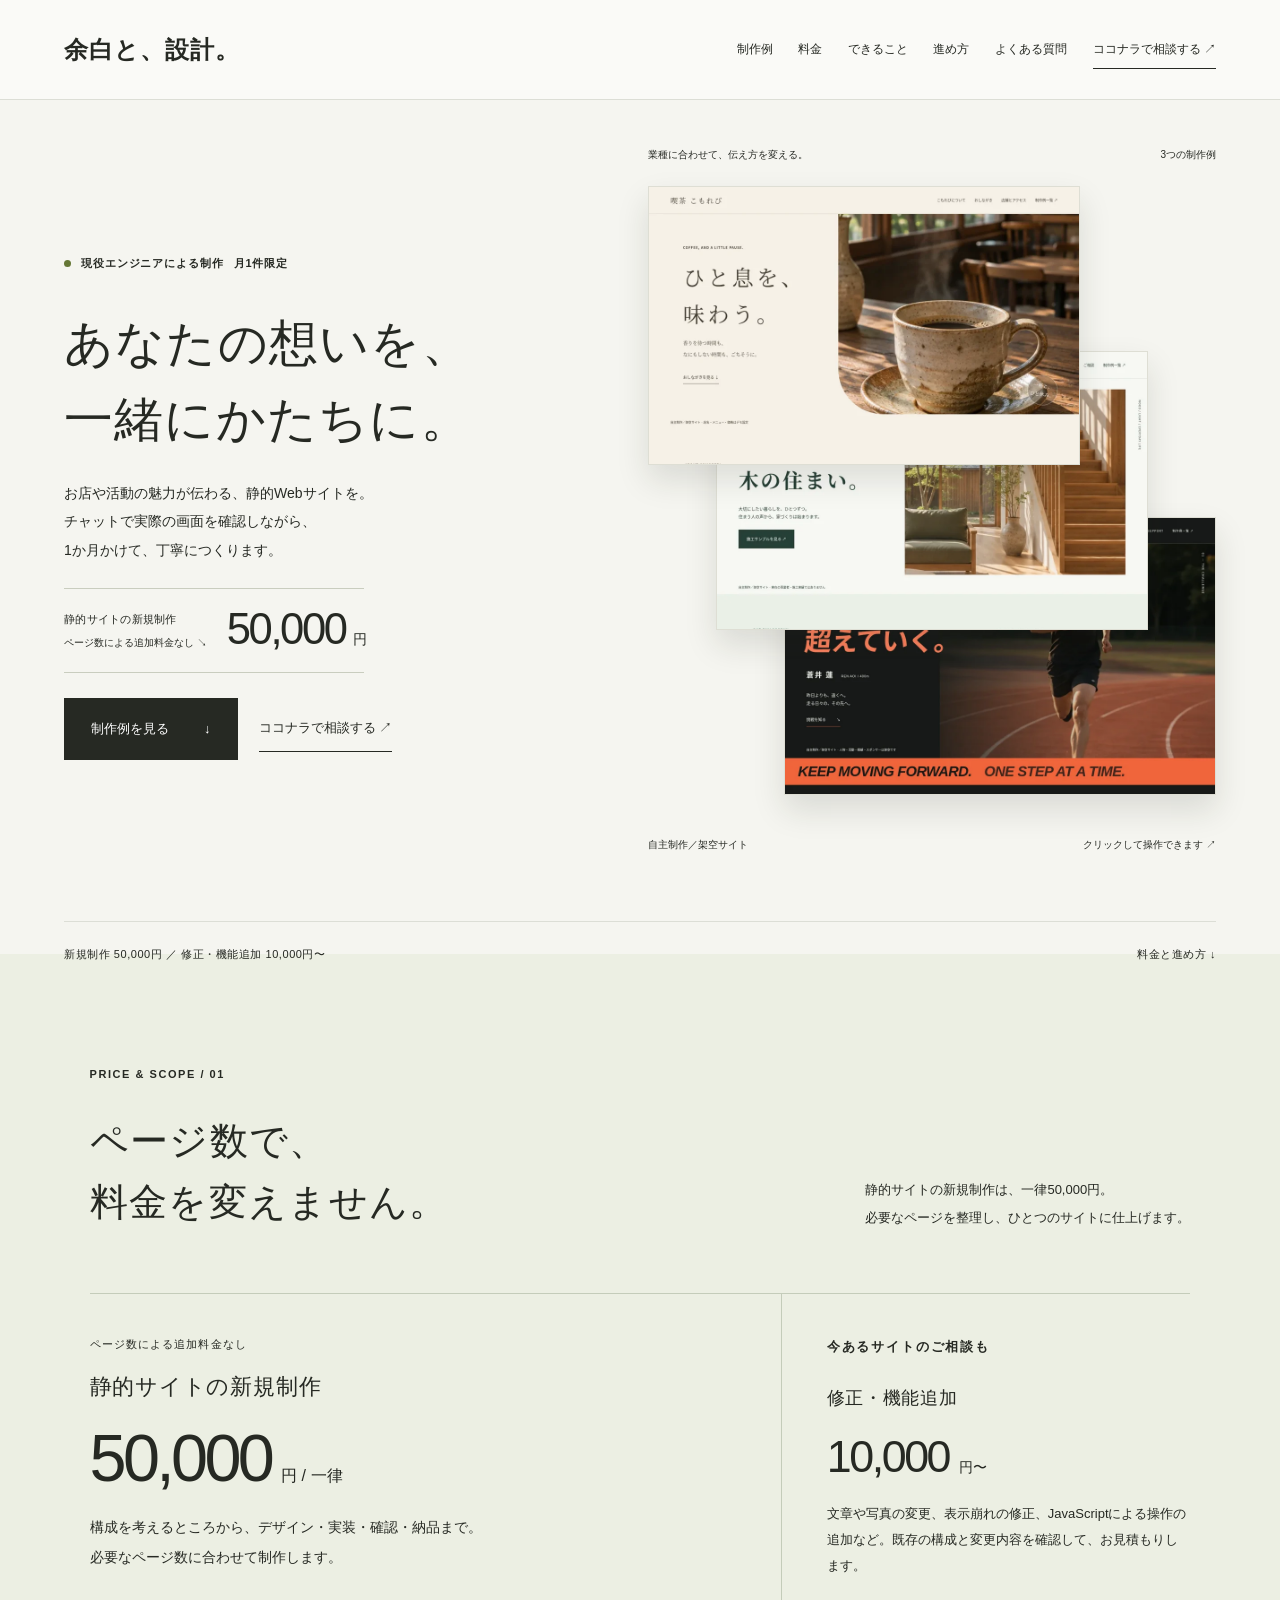
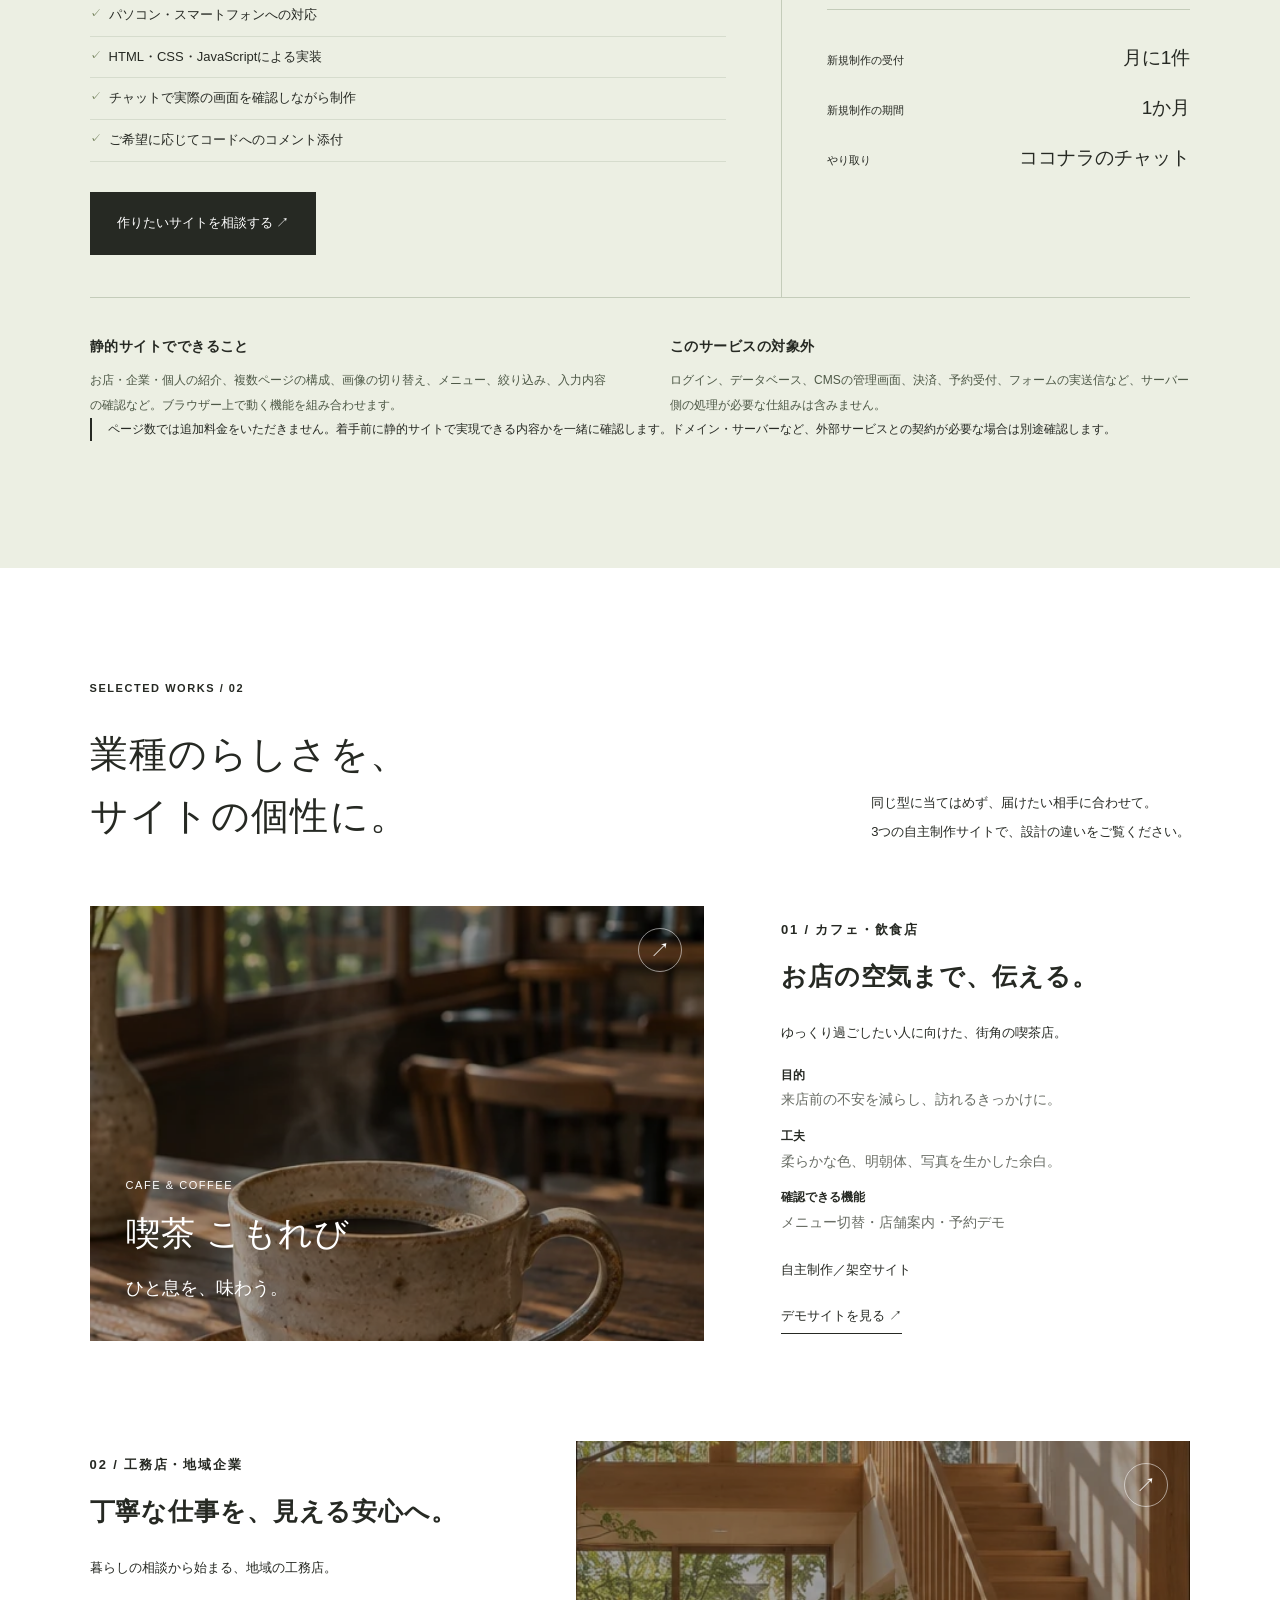
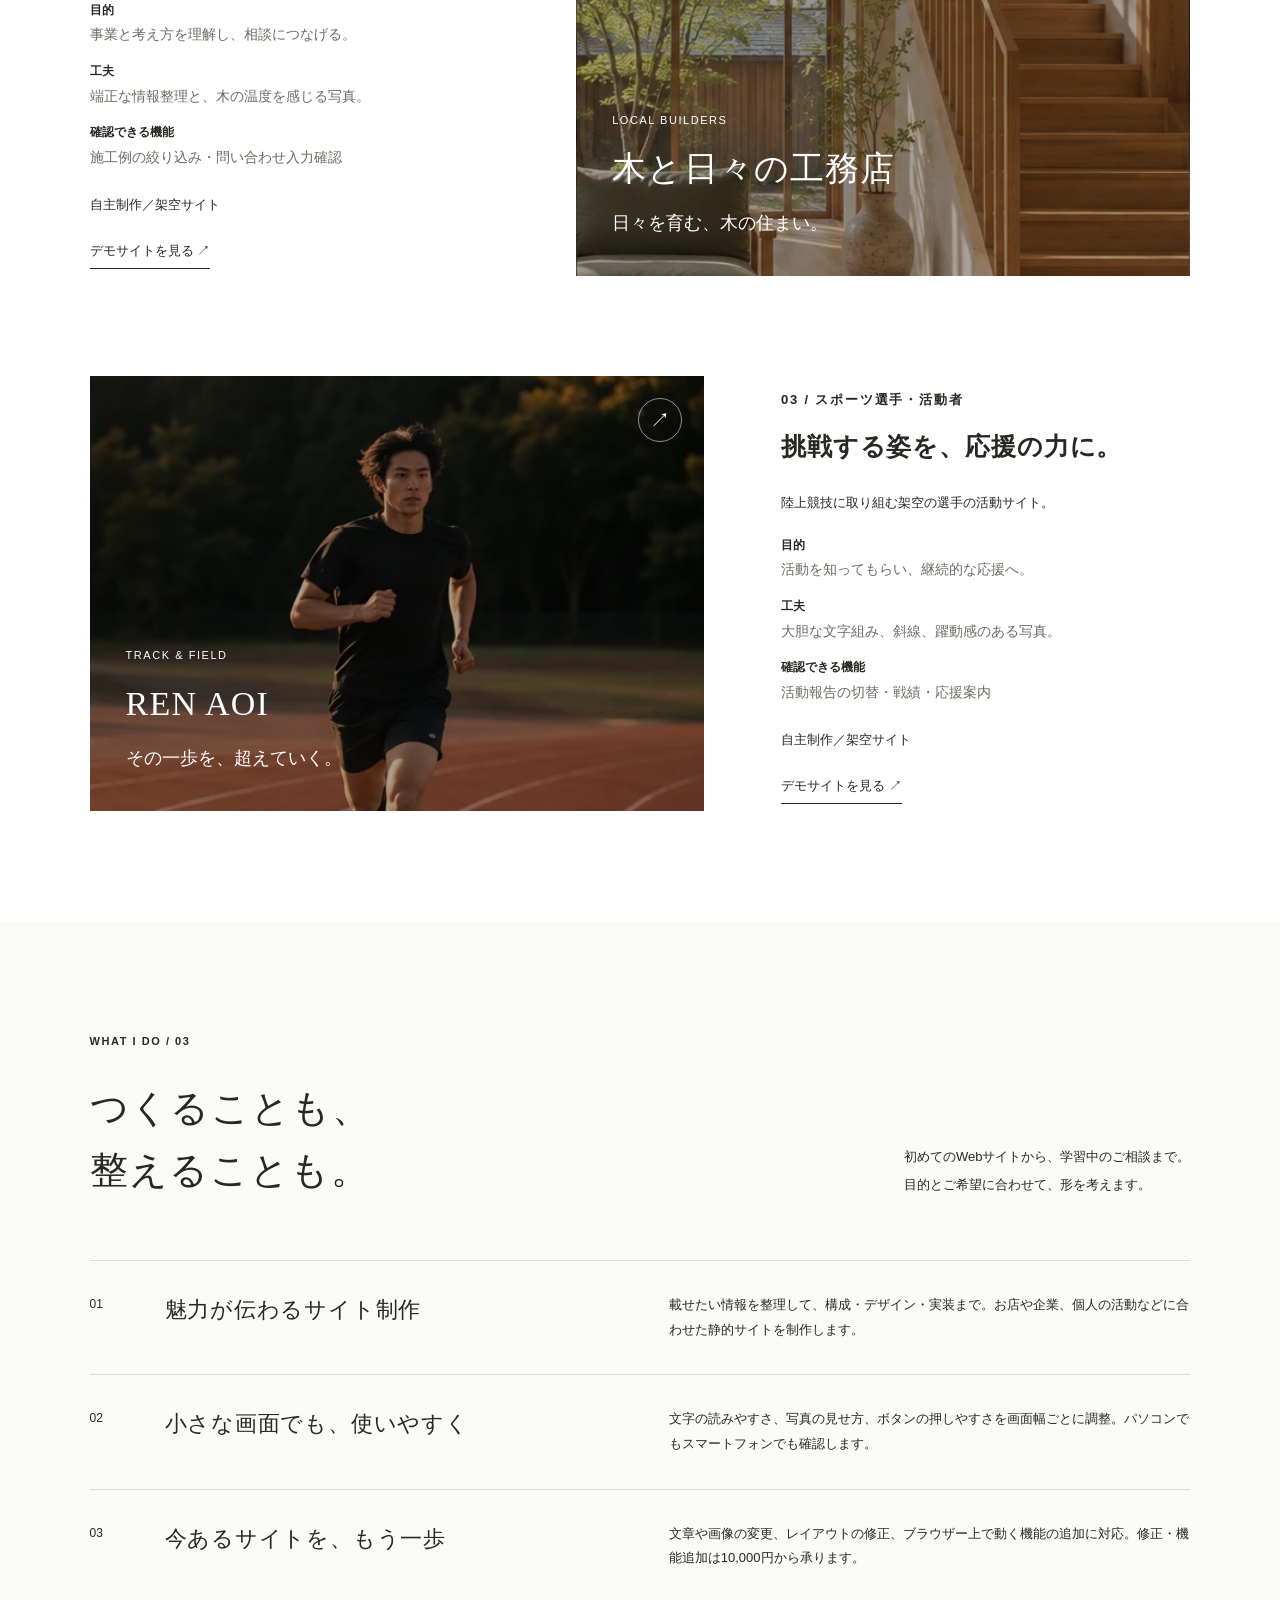
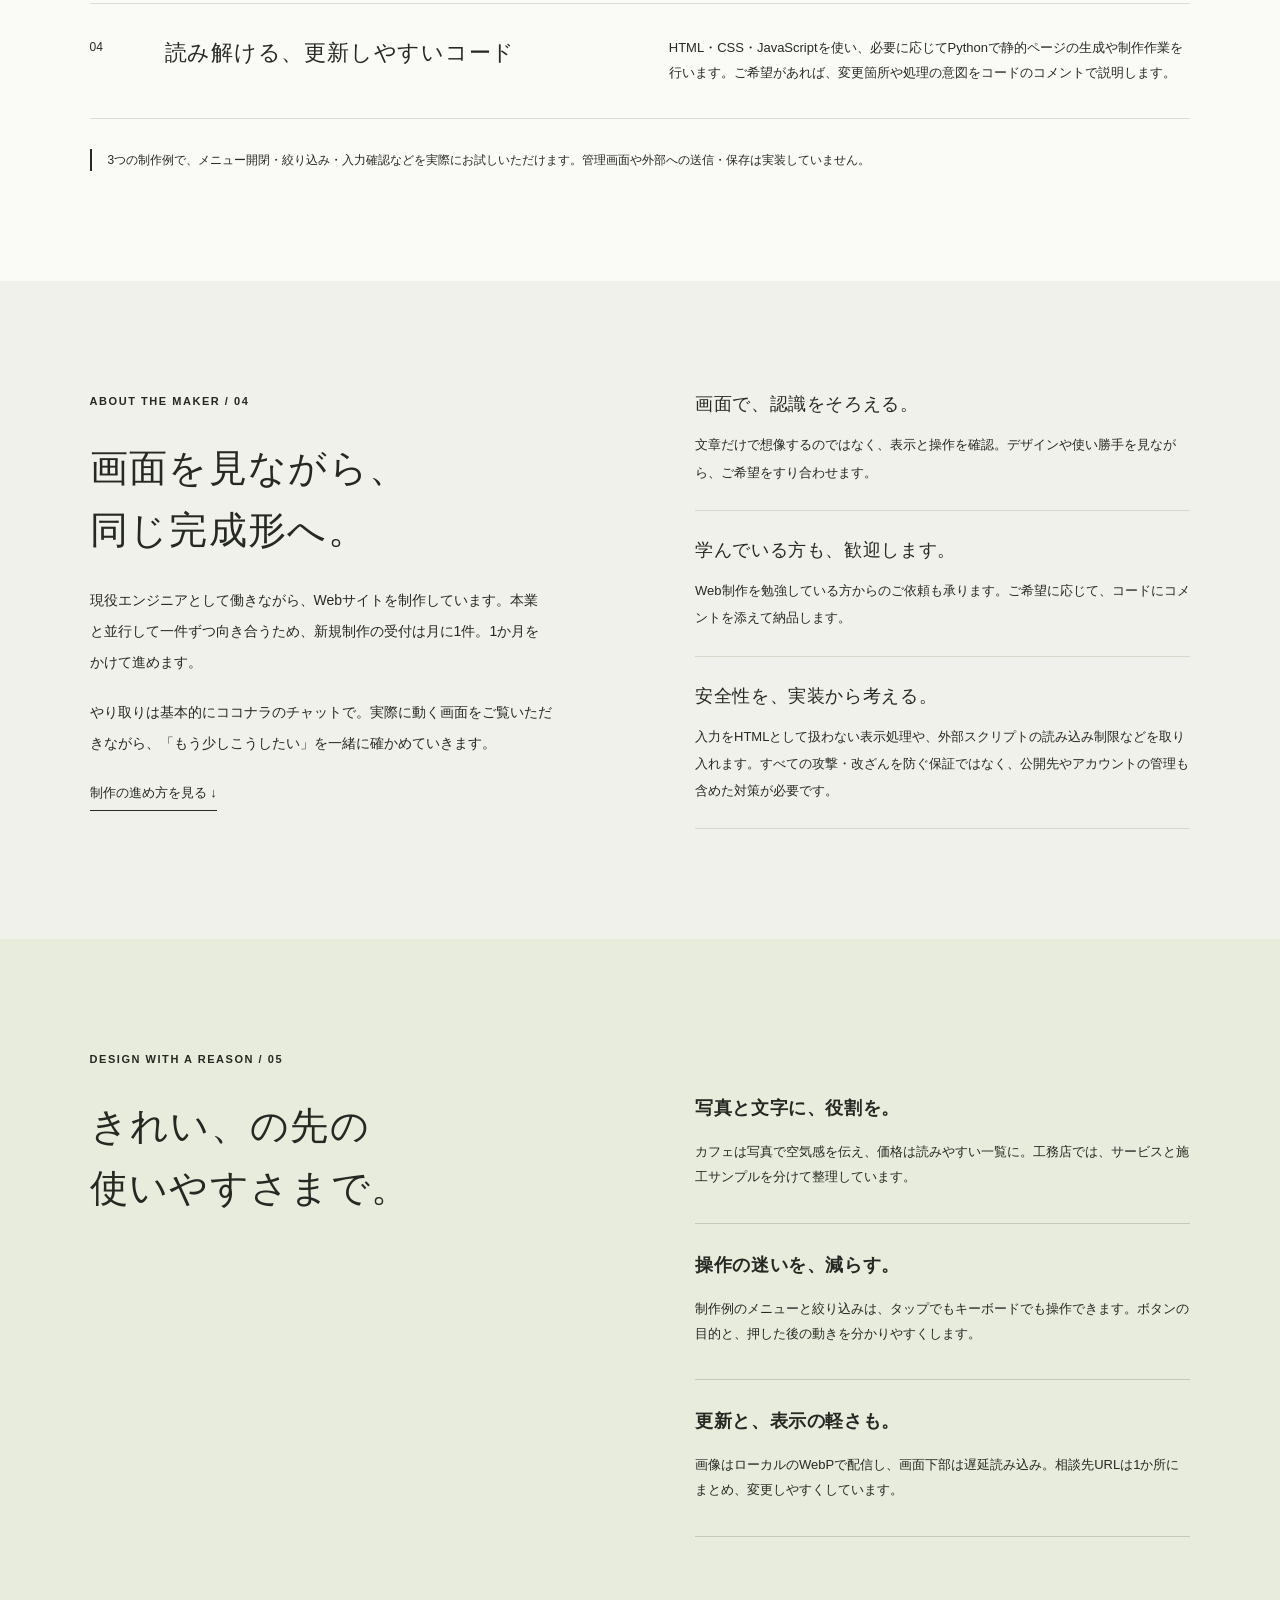
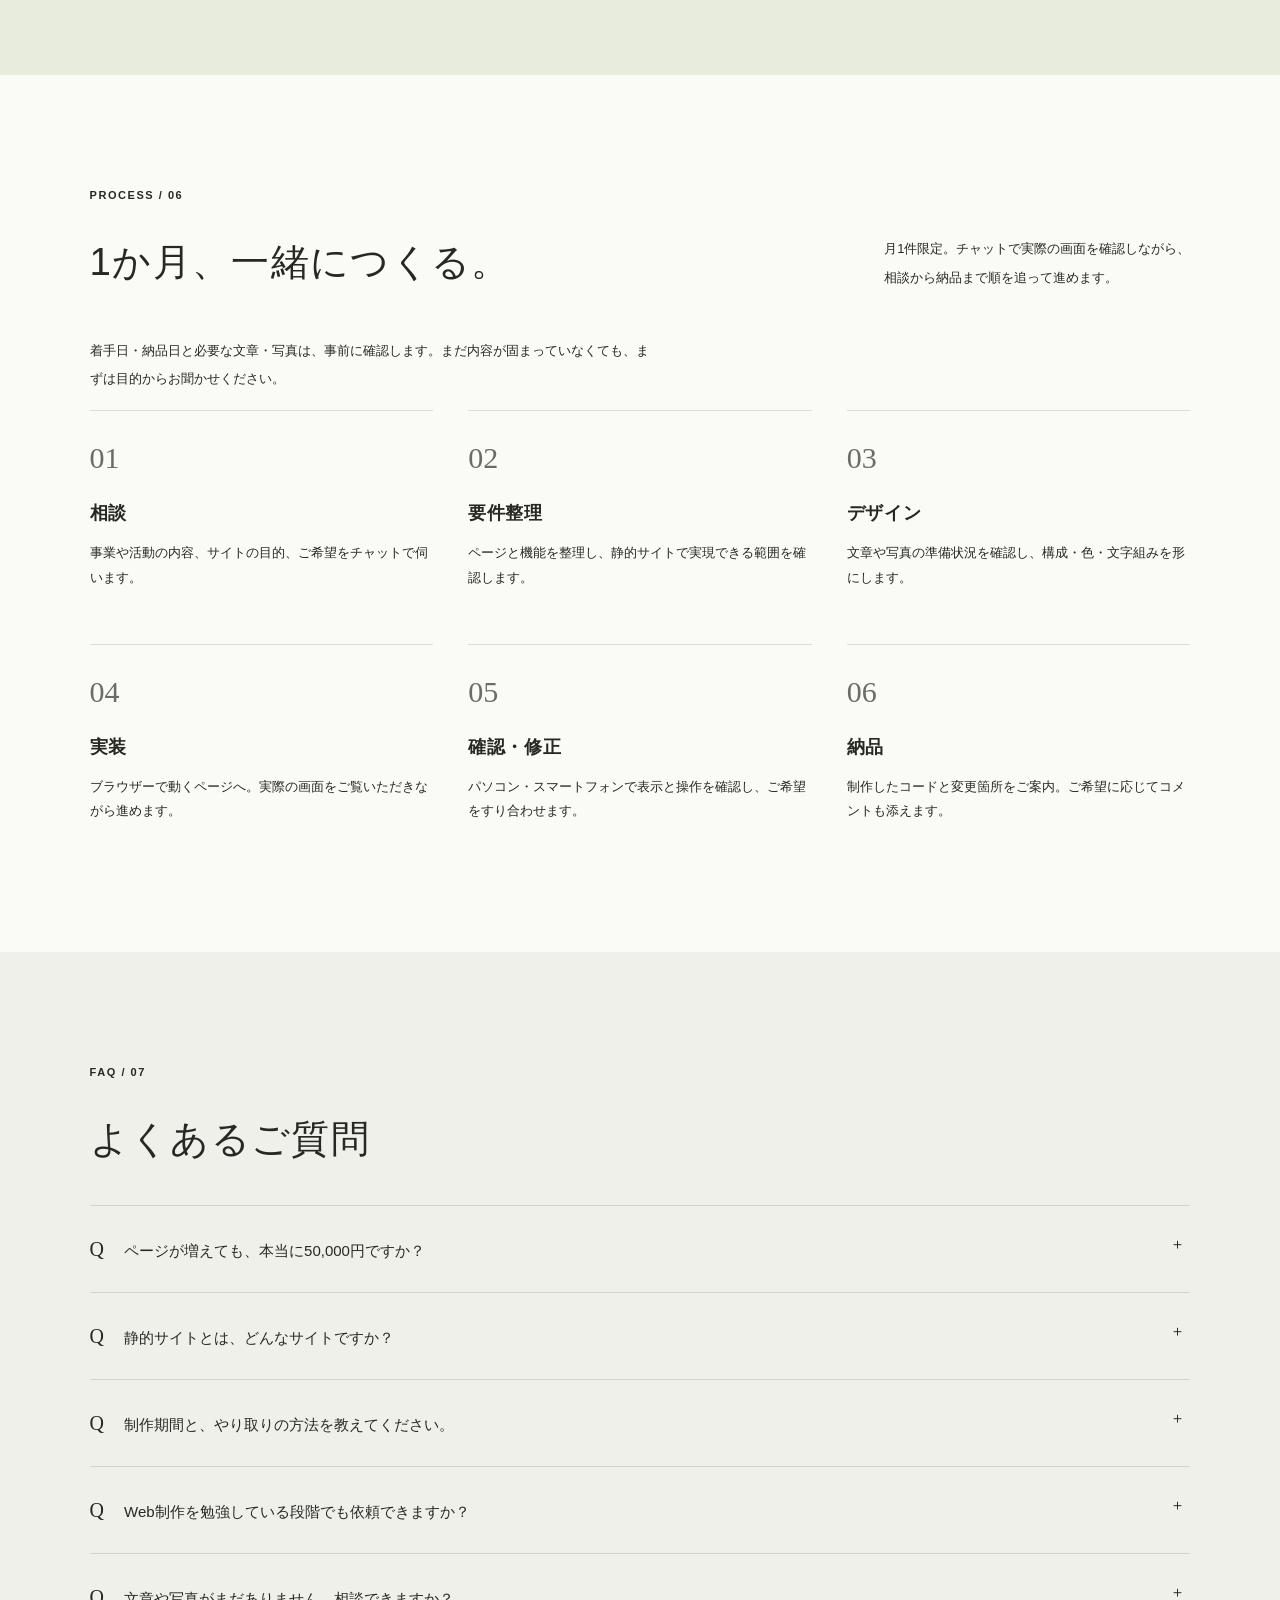
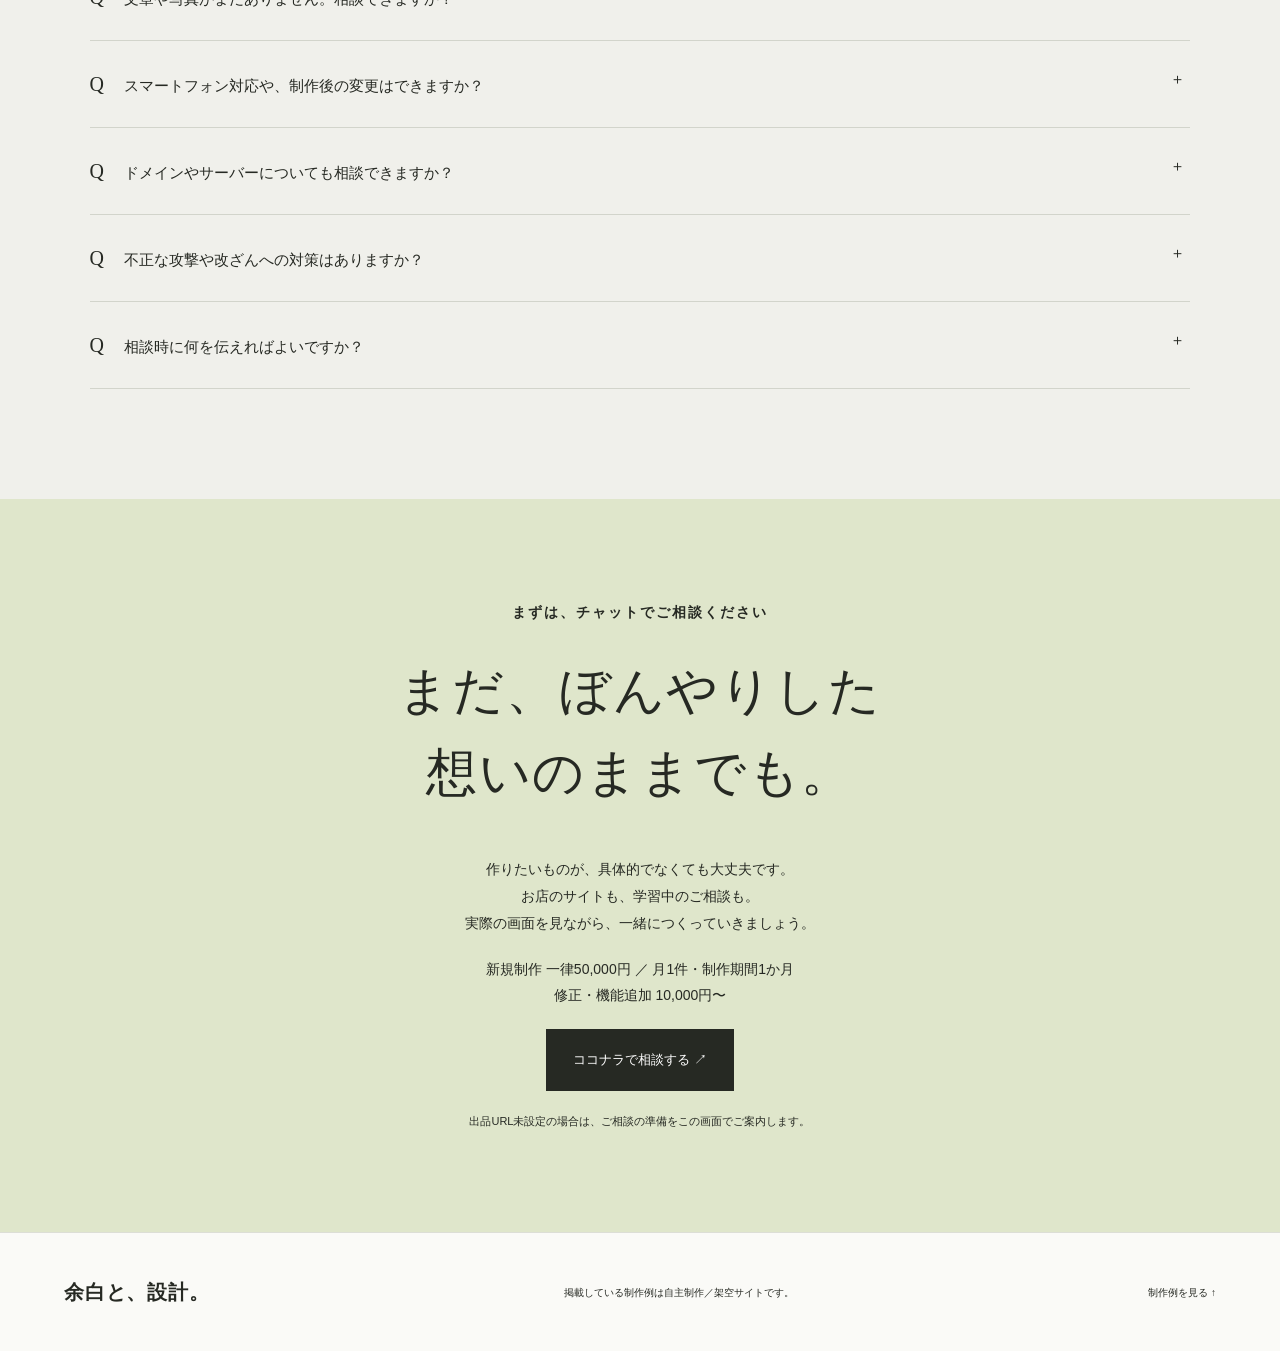
==== commit 431f9e5a: "Present flat-rate static website service and collaborative workflow" ====
--- a/index.html
+++ b/index.html
@@ -1 +1,144 @@
-<!doctype html><html lang="ja"><head><meta charset="utf-8"><link rel="icon" href="data:image/svg+xml,%3Csvg xmlns='http://www.w3.org/2000/svg' viewBox='0 0 40 40'%3E%3Crect width='40' height='40' rx='8' fill='%23262923'/%3E%3Cpath d='M10 28L20 10L30 28' fill='none' stroke='%23dfe6cb' stroke-width='3'/%3E%3C/svg%3E"><meta name="viewport" content="width=device-width,initial-scale=1"><meta name="description" content="目的から考えるWebサイト制作。自主制作のデザイン・実装サンプルです。"><title>目的から考える、Webサイト制作 | Web制作ポートフォリオ</title><link rel="stylesheet" href="assets/style.css"><script defer src="assets/config.js"></script><script defer src="assets/main.js"></script></head><body class="portfolio"><a class="skip" href="#main">本文へ</a><header class="header"><a class="brand" href="#">余白と、設計。</a><button class="menu" aria-expanded="false" aria-controls="nav">メニュー <span>＋</span></button><nav id="nav"><a href="#works">制作例</a><a href="#service">できること</a><a href="#process">制作の流れ</a><a href="#faq">よくある質問</a><button class="consult nav-cta">制作について相談する ↗</button></nav></header><main id="main"><section class="portfolio-hero"><div class="hero-copy"><p class="eyebrow">お店・地域の企業・活動する人のための WEB制作</p><h1>伝えたいことを、<br>伝わる<span class="serif">かたち</span>に。</h1><p class="lead">はじめての出会いから、次の一歩へ。<br>目的を整理し、デザインと使いやすさを<br class="desktop">ひとつずつ、丁寧につくります。</p><div class="actions"><a class="button dark" href="#works">制作例を見る <span>↓</span></a><button class="text-button consult">制作について相談する ↗</button></div><p class="small">DESIGN / DEVELOPMENT / RESPONSIVE</p></div><div class="hero-showcase"><div class="showcase-heading"><span>異なる想いに、異なるデザインを。</span><span>03 DEMOS</span></div><div class="preview-row"><a href="demos/cafe.html" class="preview cafe-preview"><img src="assets/preview-cafe.webp" alt="cafeデモの実際のPC画面プレビュー" width="960" height="620"></a><a href="demos/builder.html" class="preview builder-preview"><img src="assets/preview-builder.webp" alt="builderデモの実際のPC画面プレビュー" width="960" height="620"></a><a href="demos/athlete.html" class="preview athlete-preview"><img src="assets/preview-athlete.webp" alt="athleteデモの実際のPC画面プレビュー" width="960" height="620"></a></div><p class="preview-caption">自主制作／架空サイト <span>実際に閲覧・操作できます ↗</span></p></div><div class="hero-bottom"><span>目的を聞く。魅力を見つける。使いやすく届ける。</span><a href="#works">SCROLL ↓</a></div></section><section class="section works" id="works"><div class="section-heading"><div><p class="eyebrow">SELECTED WORKS / 01</p><h2>業種のらしさを、<br>サイトの個性に。</h2></div><p>同じ型に当てはめず、届けたい相手に合わせて。<br>3つの自主制作サイトで、設計の違いをご覧ください。</p></div><article class="work"><a class="work-visual cafe" href="demos/cafe.html"><img class="" src="assets/cafe.webp" alt="木のテーブルに置いたコーヒー" width="900" height="1500" loading="lazy"><div><small>CAFE & COFFEE</small><h3>喫茶 こもれび</h3><p>ひと息を、味わう。</p></div><span class="round-arrow">↗</span></a><div class="work-detail"><p class="eyebrow">01 / カフェ・飲食店</p><h3>お店の空気まで、伝える。</h3><p>ゆっくり過ごしたい人に向けた、街角の喫茶店。</p><dl><dt>目的</dt><dd>来店前の不安を減らし、訪れるきっかけに。</dd><dt>工夫</dt><dd>柔らかな色、明朝体、写真を生かした余白。</dd><dt>確認できる機能</dt><dd>メニュー切替・店舗案内・予約デモ</dd></dl><p class="sample-label">自主制作／架空サイト</p><a class="text-link" href="demos/cafe.html">デモサイトを見る ↗</a></div></article><article class="work"><a class="work-visual builder" href="demos/builder.html"><img class="" src="assets/house.webp" alt="木の階段と自然光のある住宅" width="900" height="1500" loading="lazy"><div><small>LOCAL BUILDERS</small><h3>木と日々の工務店</h3><p>日々を育む、木の住まい。</p></div><span class="round-arrow">↗</span></a><div class="work-detail"><p class="eyebrow">02 / 工務店・地域企業</p><h3>丁寧な仕事を、見える安心へ。</h3><p>暮らしの相談から始まる、地域の工務店。</p><dl><dt>目的</dt><dd>事業と考え方を理解し、相談につなげる。</dd><dt>工夫</dt><dd>端正な情報整理と、木の温度を感じる写真。</dd><dt>確認できる機能</dt><dd>施工例の絞り込み・問い合わせ入力確認</dd></dl><p class="sample-label">自主制作／架空サイト</p><a class="text-link" href="demos/builder.html">デモサイトを見る ↗</a></div></article><article class="work"><a class="work-visual athlete" href="demos/athlete.html"><img class="" src="assets/runner.webp" alt="トラックを走る架空のランナー" width="900" height="1500" loading="lazy"><div><small>TRACK & FIELD</small><h3>REN AOI</h3><p>その一歩を、超えていく。</p></div><span class="round-arrow">↗</span></a><div class="work-detail"><p class="eyebrow">03 / スポーツ選手・活動者</p><h3>挑戦する姿を、応援の力に。</h3><p>陸上競技に取り組む架空の選手の活動サイト。</p><dl><dt>目的</dt><dd>活動を知ってもらい、継続的な応援へ。</dd><dt>工夫</dt><dd>大胆な文字組み、斜線、躍動感のある写真。</dd><dt>確認できる機能</dt><dd>活動報告の切替・戦績・応援案内</dd></dl><p class="sample-label">自主制作／架空サイト</p><a class="text-link" href="demos/athlete.html">デモサイトを見る ↗</a></div></article></section><section class="section services" id="service"><div class="section-heading"><div><p class="eyebrow">WHAT I DO / 02</p><h2>必要なことを、<br>必要なかたちで。</h2></div><p>つくる前の整理から、つくった後の更新まで。<br>規模や内容に合わせて、一緒に考えます。</p></div><div class="service-list"><article><span>01</span><h3>新しいサイトをつくる</h3><p>お店や活動の魅力を整理して、構成・デザイン・実装まで考えます。</p></article><article><span>02</span><h3>スマートフォンでも、読みやすく</h3><p>画面幅に合わせて文字や写真を調整。メニューやボタンも操作しやすく設計します。</p></article><article><span>03</span><h3>今あるサイトを、使いやすく</h3><p>文章の差し替えや表示崩れなど、既存の構成を確認して修正方法をご提案します。</p></article><article><span>04</span><h3>更新と表示速度を考える</h3><p>画像の軽量化や情報の整理に対応。CMS・フォーム送信・予約システムは別途相談・構築が必要です。</p></article></div><p class="note">この制作例は静的サイトです。管理画面、外部送信、実予約、決済は実装していません。</p></section><section class="section approach"><p class="eyebrow">DESIGN WITH A REASON / 03</p><div class="approach-grid"><h2>きれい、の先の<br>使いやすさまで。</h2><div><article><h3>写真と文字に、役割を。</h3><p>カフェは写真で空気感を伝え、メニューの価格は読みやすい一覧に。印象と情報の両方を大切にします。</p></article><article><h3>小さな画面でも、迷わせない。</h3><p>施工例や活動報告はタップで切り替え。固定ナビゲーションと十分なボタンサイズで、次の行動へ導きます。</p></article><article><h3>更新する未来を、見据える。</h3><p>共通の相談先URLは1か所に集約。画像はローカルのWebPで配信し、画面下部は遅延読み込みにしています。</p></article></div></div></section><section class="section" id="process"><div class="section-heading"><div><p class="eyebrow">PROCESS / 04</p><h2>一緒につくる、6つのステップ。</h2></div></div><ol class="steps"><li><span>01</span><h3>相談</h3><p>目的、想定するお客様、お困りごとをお聞かせください。</p></li><li><span>02</span><h3>要件整理</h3><p>必要なページと機能を整理。参考サイトやご希望も伺います。</p></li><li><span>03</span><h3>デザイン</h3><p>文章と写真の準備状況を確認し、見せ方をご提案します。</p></li><li><span>04</span><h3>実装</h3><p>決まったデザインを、各画面幅で使えるページにします。</p></li><li><span>05</span><h3>確認・修正</h3><p>実際の画面で内容と操作を一緒に確認します。</p></li><li><span>06</span><h3>納品</h3><p>更新箇所と扱い方をご案内。納品方法は相談して決めます。</p></li></ol></section><section class="section faq" id="faq"><p class="eyebrow">FAQ / 05</p><h2>よくあるご質問</h2><details><summary>文章や写真がまだありません。相談できますか？</summary><p>はい。必要な情報を一緒に整理するところからご相談いただけます。素材の用意や制作範囲は、内容に合わせて確認します。</p></details><details><summary>スマートフォンにも対応できますか？</summary><p>はい。画面幅に応じたレイアウトで制作します。このページと3つのデモもスマートフォンに対応しています。</p></details><details><summary>制作後に文章や写真を変更できますか？</summary><p>変更箇所と運用方法に合わせて設計します。このデモはHTMLの編集で更新できます。管理画面が必要な場合は別途ご相談ください。</p></details><details><summary>ドメインやサーバーも必要ですか？</summary><p>インターネットに公開する場合は必要です。既存のご契約状況やご希望に合わせて方法を整理します。この制作例はローカル閲覧用です。</p></details><details><summary>相談時に何を伝えればよいですか？</summary><p>事業や活動の内容、サイトの目的、必要なページ、参考の雰囲気、公開希望時期を分かる範囲でお伝えください。料金や納期は内容を確認して相談します。</p></details></section><section class="contact-section" id="contact"><p class="eyebrow">LET’S TALK</p><h2>まだ、ぼんやりした<br>想いのままでも。</h2><p>作りたいものが、具体的でなくてもご相談ください。<br>何を伝えるか、どんな形にするか。一緒に整理します。</p><button class="button dark consult">制作について相談する ↗</button><p class="small">相談先URL未設定時は、このサイト内でご相談の準備をご案内します。</p></section></main><footer><a class="brand" href="#">余白と、設計。</a><p>自主制作／架空サイト · DESIGN & DEVELOPMENT SAMPLE</p><a href="#works">制作例を見る ↑</a></footer><dialog id="notice"><button class="close" aria-label="閉じる">×</button><p class="eyebrow">INFORMATION</p><h2 id="dialog-title">ご相談について</h2><div id="dialog-content"></div><button class="button close-dialog">閉じる</button></dialog></body></html>+<!doctype html><html lang="ja"><head><meta charset="utf-8">
+<meta http-equiv="Content-Security-Policy" content="default-src 'self'; script-src 'self'; style-src 'self'; img-src 'self' data:; font-src 'self'; connect-src 'none'; object-src 'none'; base-uri 'none'; form-action 'none'">
+<meta name="referrer" content="strict-origin-when-cross-origin">
+<link rel="icon" href="data:image/svg+xml,%3Csvg xmlns='http://www.w3.org/2000/svg' viewBox='0 0 40 40'%3E%3Crect width='40' height='40' rx='8' fill='%23262923'/%3E%3Cpath d='M10 28L20 10L30 28' fill='none' stroke='%23dfe6cb' stroke-width='3'/%3E%3C/svg%3E"><meta name="viewport" content="width=device-width,initial-scale=1"><meta name="description" content="現役エンジニアによる静的Webサイト制作。新規制作はページ数に関係なく一律5万円。月1件限定、1か月かけて実際の画面を確認しながら制作します。"><title>静的Webサイト制作 一律5万円 | 余白と、設計。</title><link rel="stylesheet" href="assets/style.css"><script defer src="assets/config.js"></script><script defer src="assets/main.js"></script></head>
+<body class="portfolio">
+<a class="skip" href="#main">本文へ</a>
+<header class="header">
+  <a class="brand" href="#">余白と、設計。</a>
+  <button class="menu" aria-expanded="false" aria-controls="nav">メニュー <span>＋</span></button>
+  <nav id="nav" aria-label="メインナビゲーション">
+    <a href="#works">制作例</a><a href="#pricing">料金</a><a href="#service">できること</a><a href="#process">進め方</a><a href="#faq">よくある質問</a>
+    <button class="consult nav-cta">ココナラで相談する ↗</button>
+  </nav>
+</header>
+<main id="main">
+<section class="portfolio-hero">
+  <div class="hero-copy">
+    <p class="hero-status">現役エンジニアによる制作 <span>月1件限定</span></p>
+    <h1>あなたの想いを、<br>一緒に<span class="serif">かたち</span>に。</h1>
+    <p class="lead">お店や活動の魅力が伝わる、静的Webサイトを。<br>チャットで実際の画面を確認しながら、<br class="desktop">1か月かけて、丁寧につくります。</p>
+    <a class="hero-offer" href="#pricing" aria-label="新規制作は一律50,000円。詳しい料金と対応範囲を見る">
+        <span>静的サイトの新規制作</span>
+        <strong>50,000<small>円</small></strong>
+        <span>ページ数による追加料金なし <span aria-hidden="true">↘</span></span>
+    </a>
+    <div class="actions">
+      <a class="button dark" href="#works">制作例を見る <span>↓</span></a>
+      <button class="text-button consult">ココナラで相談する ↗</button>
+    </div>
+  </div>
+  <div class="hero-showcase">
+    <div class="showcase-heading"><span>業種に合わせて、伝え方を変える。</span><span>3つの制作例</span></div>
+    <div class="preview-row">
+      <a href="demos/cafe.html" class="preview cafe-preview"><img src="assets/preview-cafe.webp" alt="カフェデモの実際のPC画面。余白とコーヒー写真を生かした構成" width="960" height="620" fetchpriority="high"></a>
+      <a href="demos/builder.html" class="preview builder-preview"><img src="assets/preview-builder.webp" alt="工務店デモの実際のPC画面。木の住まいと端正な文字組み" width="960" height="620"></a>
+      <a href="demos/athlete.html" class="preview athlete-preview"><img src="assets/preview-athlete.webp" alt="スポーツ選手デモの実際のPC画面。大きな写真と力強い見出し" width="960" height="620"></a>
+    </div>
+    <p class="preview-caption">自主制作／架空サイト <span>クリックして操作できます ↗</span></p>
+  </div>
+  <div class="hero-bottom"><span>新規制作 50,000円 ／ 修正・機能追加 10,000円〜</span><a href="#pricing">料金と進め方 ↓</a></div>
+</section>
+<section class="section pricing" id="pricing" aria-labelledby="pricing-title">
+  <div class="section-heading">
+    <div><p class="eyebrow">PRICE & SCOPE / 01</p><h2 id="pricing-title">ページ数で、<br>料金を変えません。</h2></div>
+    <p>静的サイトの新規制作は、一律50,000円。<br>必要なページを整理し、ひとつのサイトに仕上げます。</p>
+  </div>
+  <div class="price-layout">
+    <article class="price-main" aria-labelledby="new-site-title">
+      <p class="price-kicker">ページ数による追加料金なし</p>
+      <h3 id="new-site-title">静的サイトの新規制作</h3>
+      <p class="price-number"><strong>50,000</strong><span>円 / 一律</span></p>
+      <p class="price-description">構成を考えるところから、デザイン・実装・確認・納品まで。<br>必要なページ数に合わせて制作します。</p>
+      <ul class="price-includes"><li>パソコン・スマートフォンへの対応</li><li>HTML・CSS・JavaScriptによる実装</li><li>チャットで実際の画面を確認しながら制作</li><li>ご希望に応じてコードへのコメント添付</li></ul>
+      <button class="button dark consult">作りたいサイトを相談する ↗</button>
+    </article>
+    <aside class="price-secondary" aria-labelledby="repair-title">
+      <p class="eyebrow">今あるサイトのご相談も</p>
+      <h3 id="repair-title">修正・機能追加</h3>
+      <p class="price-number"><strong>10,000</strong><span>円〜</span></p>
+      <p>文章や写真の変更、表示崩れの修正、JavaScriptによる操作の追加など。既存の構成と変更内容を確認して、お見積もりします。</p>
+      <hr>
+      <div class="price-facts"><p><span>新規制作の受付</span><strong>月に1件</strong></p><p><span>新規制作の期間</span><strong>1か月</strong></p><p><span>やり取り</span><strong>ココナラのチャット</strong></p></div>
+    </aside>
+  </div>
+  <div class="scope-grid">
+    <article><h3>静的サイトでできること</h3><p>お店・企業・個人の紹介、複数ページの構成、画像の切り替え、メニュー、絞り込み、入力内容の確認など。ブラウザー上で動く機能を組み合わせます。</p></article>
+    <article><h3>このサービスの対象外</h3><p>ログイン、データベース、CMSの管理画面、決済、予約受付、フォームの実送信など、サーバー側の処理が必要な仕組みは含みません。</p></article>
+  </div>
+  <p class="note">ページ数では追加料金をいただきません。着手前に静的サイトで実現できる内容かを一緒に確認します。ドメイン・サーバーなど、外部サービスとの契約が必要な場合は別途確認します。</p>
+</section>
+<section class="section works" id="works"><div class="section-heading"><div><p class="eyebrow">SELECTED WORKS / 02</p><h2>業種のらしさを、<br>サイトの個性に。</h2></div><p>同じ型に当てはめず、届けたい相手に合わせて。<br>3つの自主制作サイトで、設計の違いをご覧ください。</p></div><article class="work"><a class="work-visual cafe" href="demos/cafe.html"><img class="" src="assets/cafe.webp" alt="木のテーブルに置いたコーヒー" width="900" height="1500" loading="lazy"><div><small>CAFE & COFFEE</small><h3>喫茶 こもれび</h3><p>ひと息を、味わう。</p></div><span class="round-arrow">↗</span></a><div class="work-detail"><p class="eyebrow">01 / カフェ・飲食店</p><h3>お店の空気まで、伝える。</h3><p>ゆっくり過ごしたい人に向けた、街角の喫茶店。</p><dl><dt>目的</dt><dd>来店前の不安を減らし、訪れるきっかけに。</dd><dt>工夫</dt><dd>柔らかな色、明朝体、写真を生かした余白。</dd><dt>確認できる機能</dt><dd>メニュー切替・店舗案内・予約デモ</dd></dl><p class="sample-label">自主制作／架空サイト</p><a class="text-link" href="demos/cafe.html">デモサイトを見る ↗</a></div></article><article class="work"><a class="work-visual builder" href="demos/builder.html"><img class="" src="assets/house.webp" alt="木の階段と自然光のある住宅" width="900" height="1500" loading="lazy"><div><small>LOCAL BUILDERS</small><h3>木と日々の工務店</h3><p>日々を育む、木の住まい。</p></div><span class="round-arrow">↗</span></a><div class="work-detail"><p class="eyebrow">02 / 工務店・地域企業</p><h3>丁寧な仕事を、見える安心へ。</h3><p>暮らしの相談から始まる、地域の工務店。</p><dl><dt>目的</dt><dd>事業と考え方を理解し、相談につなげる。</dd><dt>工夫</dt><dd>端正な情報整理と、木の温度を感じる写真。</dd><dt>確認できる機能</dt><dd>施工例の絞り込み・問い合わせ入力確認</dd></dl><p class="sample-label">自主制作／架空サイト</p><a class="text-link" href="demos/builder.html">デモサイトを見る ↗</a></div></article><article class="work"><a class="work-visual athlete" href="demos/athlete.html"><img class="" src="assets/runner.webp" alt="トラックを走る架空のランナー" width="900" height="1500" loading="lazy"><div><small>TRACK & FIELD</small><h3>REN AOI</h3><p>その一歩を、超えていく。</p></div><span class="round-arrow">↗</span></a><div class="work-detail"><p class="eyebrow">03 / スポーツ選手・活動者</p><h3>挑戦する姿を、応援の力に。</h3><p>陸上競技に取り組む架空の選手の活動サイト。</p><dl><dt>目的</dt><dd>活動を知ってもらい、継続的な応援へ。</dd><dt>工夫</dt><dd>大胆な文字組み、斜線、躍動感のある写真。</dd><dt>確認できる機能</dt><dd>活動報告の切替・戦績・応援案内</dd></dl><p class="sample-label">自主制作／架空サイト</p><a class="text-link" href="demos/athlete.html">デモサイトを見る ↗</a></div></article></section>
+<section class="section services" id="service">
+  <div class="section-heading"><div><p class="eyebrow">WHAT I DO / 03</p><h2>つくることも、<br>整えることも。</h2></div><p>初めてのWebサイトから、学習中のご相談まで。<br>目的とご希望に合わせて、形を考えます。</p></div>
+  <div class="service-list">
+    <article><span>01</span><h3>魅力が伝わるサイト制作</h3><p>載せたい情報を整理して、構成・デザイン・実装まで。お店や企業、個人の活動などに合わせた静的サイトを制作します。</p></article>
+    <article><span>02</span><h3>小さな画面でも、使いやすく</h3><p>文字の読みやすさ、写真の見せ方、ボタンの押しやすさを画面幅ごとに調整。パソコンでもスマートフォンでも確認します。</p></article>
+    <article><span>03</span><h3>今あるサイトを、もう一歩</h3><p>文章や画像の変更、レイアウトの修正、ブラウザー上で動く機能の追加に対応。修正・機能追加は10,000円から承ります。</p></article>
+    <article><span>04</span><h3>読み解ける、更新しやすいコード</h3><p>HTML・CSS・JavaScriptを使い、必要に応じてPythonで静的ページの生成や制作作業を行います。ご希望があれば、変更箇所や処理の意図をコードのコメントで説明します。</p></article>
+  </div>
+  <p class="note">3つの制作例で、メニュー開閉・絞り込み・入力確認などを実際にお試しいただけます。管理画面や外部への送信・保存は実装していません。</p>
+</section>
+<section class="section maker" id="maker">
+  <div class="maker-layout">
+    <div><p class="eyebrow">ABOUT THE MAKER / 04</p><h2>画面を見ながら、<br>同じ完成形へ。</h2><p>現役エンジニアとして働きながら、Webサイトを制作しています。本業と並行して一件ずつ向き合うため、新規制作の受付は月に1件。1か月をかけて進めます。</p><p>やり取りは基本的にココナラのチャットで。実際に動く画面をご覧いただきながら、「もう少しこうしたい」を一緒に確かめていきます。</p><a class="text-link" href="#process">制作の進め方を見る ↓</a></div>
+    <div class="maker-notes">
+      <article><h3>画面で、認識をそろえる。</h3><p>文章だけで想像するのではなく、表示と操作を確認。デザインや使い勝手を見ながら、ご希望をすり合わせます。</p></article>
+      <article><h3>学んでいる方も、歓迎します。</h3><p>Web制作を勉強している方からのご依頼も承ります。ご希望に応じて、コードにコメントを添えて納品します。</p></article>
+      <article><h3>安全性を、実装から考える。</h3><p>入力をHTMLとして扱わない表示処理や、外部スクリプトの読み込み制限などを取り入れます。すべての攻撃・改ざんを防ぐ保証ではなく、公開先やアカウントの管理も含めた対策が必要です。</p></article>
+    </div>
+  </div>
+</section>
+<section class="section approach">
+  <p class="eyebrow">DESIGN WITH A REASON / 05</p><div class="approach-grid"><h2>きれい、の先の<br>使いやすさまで。</h2><div>
+    <article><h3>写真と文字に、役割を。</h3><p>カフェは写真で空気感を伝え、価格は読みやすい一覧に。工務店では、サービスと施工サンプルを分けて整理しています。</p></article>
+    <article><h3>操作の迷いを、減らす。</h3><p>制作例のメニューと絞り込みは、タップでもキーボードでも操作できます。ボタンの目的と、押した後の動きを分かりやすくします。</p></article>
+    <article><h3>更新と、表示の軽さも。</h3><p>画像はローカルのWebPで配信し、画面下部は遅延読み込み。相談先URLは1か所にまとめ、変更しやすくしています。</p></article>
+  </div></div>
+</section>
+<section class="section" id="process">
+  <div class="section-heading process-heading"><div><p class="eyebrow">PROCESS / 06</p><h2>1か月、一緒につくる。</h2></div><p>月1件限定。チャットで実際の画面を確認しながら、<br>相談から納品まで順を追って進めます。</p></div>
+  <p class="process-intro">着手日・納品日と必要な文章・写真は、事前に確認します。まだ内容が固まっていなくても、まずは目的からお聞かせください。</p>
+  <ol class="steps">
+    <li><span>01</span><h3>相談</h3><p>事業や活動の内容、サイトの目的、ご希望をチャットで伺います。</p></li>
+    <li><span>02</span><h3>要件整理</h3><p>ページと機能を整理し、静的サイトで実現できる範囲を確認します。</p></li>
+    <li><span>03</span><h3>デザイン</h3><p>文章や写真の準備状況を確認し、構成・色・文字組みを形にします。</p></li>
+    <li><span>04</span><h3>実装</h3><p>ブラウザーで動くページへ。実際の画面をご覧いただきながら進めます。</p></li>
+    <li><span>05</span><h3>確認・修正</h3><p>パソコン・スマートフォンで表示と操作を確認し、ご希望をすり合わせます。</p></li>
+    <li><span>06</span><h3>納品</h3><p>制作したコードと変更箇所をご案内。ご希望に応じてコメントも添えます。</p></li>
+  </ol>
+</section>
+<section class="section faq" id="faq"><p class="eyebrow">FAQ / 07</p><h2>よくあるご質問</h2>
+<details><summary>ページが増えても、本当に50,000円ですか？</summary><p>はい。静的サイトの新規制作は一律50,000円で、ページ数による追加料金はありません。着手前に必要な内容を整理し、静的サイトで実現できる構成を一緒に確認します。</p></details>
+<details><summary>静的サイトとは、どんなサイトですか？</summary><p>HTML・CSS・JavaScriptなどのファイルをブラウザーで表示するサイトです。お店や企業、活動の紹介に加え、画像切り替えや絞り込みなども可能です。ログインやデータベース、実際の予約・決済・フォーム送信など、サーバー側で処理する仕組みはこのサービスに含みません。Pythonは静的ページの生成など、制作時の作業に活用します。</p></details>
+<details><summary>制作期間と、やり取りの方法を教えてください。</summary><p>新規制作は月1件の受付とし、1か月かけて制作します。基本的にココナラのチャットでご要望を伺い、実際に動く画面を確認いただきながら進めます。着手日と納品日はご購入前に確認します。</p></details>
+<details><summary>Web制作を勉強している段階でも依頼できますか？</summary><p>歓迎します。どんな部分を自分で触りたいかもお聞かせください。ご希望があれば、処理の意図や変更箇所が分かるコメントをコードに添えます。</p></details>
+<details><summary>文章や写真がまだありません。相談できますか？</summary><p>はい。必要な情報を一緒に整理するところからご相談いただけます。ご用意いただく素材と、制作に必要な準備を確認します。</p></details>
+<details><summary>スマートフォン対応や、制作後の変更はできますか？</summary><p>スマートフォンに合わせた表示にも対応します。納品後はHTMLや画像の差し替えで更新できます。こちらへの修正・機能追加のご依頼は10,000円から。既存の構成と変更内容を確認してお見積もりします。</p></details>
+<details><summary>ドメインやサーバーについても相談できますか？</summary><p>公開先や既存のご契約状況を伺い、静的サイトに合う方法を整理します。ドメイン・サーバーなど外部サービスの契約や利用料については、制作内容と分けて確認します。</p></details>
+<details><summary>不正な攻撃や改ざんへの対策はありますか？</summary><p>不正な入力をHTMLとして扱わない処理や、不要な外部スクリプトを制限する設定など、実装上の対策を行います。完全な防御を保証するものではありません。公開先の設定や、管理アカウントの認証・権限の管理も大切です。</p></details>
+<details><summary>相談時に何を伝えればよいですか？</summary><p>事業や活動の内容、サイトの目的、載せたい内容、参考にしたい雰囲気、ご希望の着手時期を分かる範囲でお伝えください。静的サイトの新規制作は一律50,000円、修正・機能追加は10,000円からです。</p></details>
+</section>
+<section class="contact-section" id="contact">
+  <p class="eyebrow">まずは、チャットでご相談ください</p>
+  <h2>まだ、ぼんやりした<br>想いのままでも。</h2>
+  <p>作りたいものが、具体的でなくても大丈夫です。<br>お店のサイトも、学習中のご相談も。<br>実際の画面を見ながら、一緒につくっていきましょう。</p>
+  <p class="contact-terms">新規制作 一律50,000円 ／ 月1件・制作期間1か月<br>修正・機能追加 10,000円〜</p>
+  <button class="button dark consult">ココナラで相談する ↗</button>
+  <p class="small">出品URL未設定の場合は、ご相談の準備をこの画面でご案内します。</p>
+</section>
+</main>
+<footer>
+  <a class="brand" href="#">余白と、設計。</a>
+  <p>掲載している制作例は自主制作／架空サイトです。</p>
+  <a href="#works">制作例を見る ↑</a>
+</footer>
+<dialog id="notice" aria-labelledby="dialog-title">
+  <button class="close" aria-label="閉じる">×</button>
+  <p class="eyebrow">ご相談の案内</p>
+  <h2 id="dialog-title">ご相談について</h2>
+  <div id="dialog-content"></div>
+  <button class="button close-dialog">閉じる</button>
+</dialog>
+</body>
+</html>
--- a/assets/style.css
+++ b/assets/style.css
@@ -9,3 +9,225 @@
 .preview{height:auto;aspect-ratio:1.07;box-shadow:0 15px 30px #20251b20;border:1px solid #deded4;transition:transform .3s}.preview img{filter:none;object-fit:cover;object-position:top;aspect-ratio:960/620;width:100%;height:auto}.preview-row{grid-template-columns:1fr;gap:0;position:relative;padding:0 0 14% 0}.preview{width:72%;aspect-ratio:960/620;position:relative}.preview:nth-child(1){z-index:3}.preview:nth-child(2){margin:-13% 0 0 14%;z-index:2}.preview:nth-child(3){margin:-13% 0 0 28%;z-index:1}.preview:hover,.preview:focus-visible{z-index:4;transform:translateY(-8px)}.preview-caption{margin-top:0}.hero-showcase{padding-top:15px}@media(max-width:800px){.hero-showcase{max-width:550px}.preview-row{padding-bottom:8%}.preview{width:68%}.preview:nth-child(2){margin-left:16%}.preview:nth-child(3){margin-left:32%}.preview-caption{margin-top:5px}.hero-copy{padding-bottom:28px}}@media(max-width:520px){.hero-showcase{padding-top:0}.preview-row{padding-bottom:6%}.preview{width:74%}.preview:nth-child(2){margin-left:13%;margin-top:-10%}.preview:nth-child(3){margin-left:26%;margin-top:-10%}.preview-caption{display:flex;font-size:8px;margin-bottom:18px}.hero-copy h1{font-size:37px}}
 .food-photo{margin:0 0 25px}.food-photo img{width:100%;height:400px;object-position:center 58%}.food-photo figcaption{font-size:10px;margin-top:10px;color:var(--muted)}@media(max-width:520px){.food-photo img{height:270px;object-position:center}}
 .preview-row{display:block}.cafe-interior{position:relative;overflow:hidden;height:420px}.cafe-interior img{width:100%;height:100%;object-position:50% 0}.cafe-interior small{position:absolute;bottom:12px;left:15px;color:white;background:#30291fbb;padding:3px 8px;font-size:10px}@media(max-width:800px){.cafe-interior{height:330px}}@media(max-width:520px){.cafe-interior{height:330px}}
+
+/* Portfolio service offer: preserve the three independent demo themes. */
+.portfolio .header nav { gap: clamp(18px, 2vw, 29px); }
+.portfolio .portfolio-hero {
+  min-height: 0;
+  grid-template-columns: minmax(0, 1fr) minmax(0, 1.08fr);
+  padding-top: 45px;
+  column-gap: 5%;
+  align-items: center;
+}
+.portfolio .hero-copy { padding: 12px 0 30px; }
+.portfolio .hero-copy h1 {
+  font-size: clamp(38px, 3.85vw, 58px);
+  line-height: 1.55;
+  margin: 19px 0 20px;
+}
+.portfolio .hero-copy .lead {
+  max-width: 36em;
+  font-size: 14px;
+  line-height: 2.05;
+  margin: 17px 0 23px;
+}
+.hero-status {
+  display: inline-flex;
+  align-items: center;
+  gap: 10px;
+  font-size: 11px;
+  font-weight: 600;
+  letter-spacing: .08em;
+  margin-bottom: 12px;
+}
+.hero-status::before {
+  content: '';
+  flex: 0 0 7px;
+  width: 7px;
+  height: 7px;
+  border-radius: 50%;
+  background: #657735;
+}
+.hero-offer {
+  display: grid;
+  grid-template-columns: auto 1fr;
+  align-items: center;
+  gap: 2px 20px;
+  padding: 17px 0 18px;
+  margin: 22px 0 25px;
+  border-top: 1px solid #c9cdbf;
+  border-bottom: 1px solid #c9cdbf;
+  width: fit-content;
+  max-width: 100%;
+}
+.hero-offer > span:first-child {
+  grid-column: 1;
+  align-self: end;
+  font-size: 11px;
+  letter-spacing: .025em;
+}
+.hero-offer > strong {
+  grid-column: 2;
+  grid-row: 1 / 3;
+  display: block;
+  font: 500 clamp(32px, 3.4vw, 48px)/1.1 Arial, sans-serif;
+  letter-spacing: -.055em;
+  font-variant-numeric: tabular-nums;
+  white-space: nowrap;
+}
+.hero-offer strong small { font: 500 14px/1.5 sans-serif; margin-left: 7px; }
+.hero-offer > span:last-child { grid-column: 1; font-size: 10px; }
+.portfolio .hero-copy .actions { gap: 21px; }
+.portfolio .hero-copy .small { margin-top: 23px; }
+.portfolio .hero-showcase { padding-top: 0; }
+.portfolio .preview-row { padding-bottom: 7%; }
+.portfolio .preview { display: block; width: 76%; }
+.portfolio .preview:nth-child(2) { margin: -20% 0 0 12%; }
+.portfolio .preview:nth-child(3) { margin: -20% 0 0 24%; }
+.portfolio .hero-bottom { margin-top: 7px; }
+
+.pricing { background: #ecefe3; }
+.price-layout {
+  display: grid;
+  grid-template-columns: minmax(0, 1.35fr) minmax(0, .8fr);
+  border-top: 1px solid #c4ccba;
+  border-bottom: 1px solid #c4ccba;
+}
+.price-main { padding: 40px 55px 42px 0; }
+.price-kicker { font-size: 11px; letter-spacing: .1em; margin-bottom: 15px; }
+.price-main h3, .price-secondary h3 { font-size: 22px; font-weight: 500; margin-bottom: 22px; }
+.price-number { margin-bottom: 22px; line-height: 1.15; }
+.price-number strong {
+  font: 500 clamp(50px, 5.2vw, 76px)/1 Arial, sans-serif;
+  letter-spacing: -.055em;
+  font-variant-numeric: tabular-nums;
+}
+.price-number > span { font-size: 16px; margin-left: 10px; white-space: nowrap; }
+.price-description { max-width: 34em; font-size: 14px; line-height: 2.1; }
+.price-includes { list-style: none; margin: 23px 0 29px; padding: 0; }
+.price-includes li {
+  position: relative;
+  padding: 8px 0 8px 19px;
+  border-bottom: 1px solid #d6dccd;
+  font-size: 13px;
+}
+.price-includes li::before { content: '✓'; position: absolute; left: 0; top: 8px; font-size: 11px; color: #526437; }
+.price-main .button { margin-top: 1px; }
+.price-secondary { padding: 40px 0 42px 45px; border-left: 1px solid #c4ccba; }
+.price-secondary h3 { font-size: 18px; }
+.price-secondary .price-number strong { font-size: clamp(37px, 3.5vw, 52px); }
+.price-secondary .price-number > span { font-size: 14px; }
+.price-secondary > p:not(.price-number) { font-size: 13px; line-height: 2; }
+.price-secondary hr { border: 0; border-top: 1px solid #c4ccba; margin: 30px 0; }
+.price-facts p { display: flex; align-items: baseline; justify-content: space-between; gap: 18px; margin-bottom: 14px; }
+.price-facts span { font-size: 11px; }
+.price-facts strong { font-size: 19px; font-weight: 500; text-align: right; }
+.scope-grid { display: grid; grid-template-columns: 1fr 1fr; column-gap: 60px; margin-top: 38px; }
+.scope-grid h3 { font-size: 14px; font-weight: 600; margin-bottom: 11px; }
+.scope-grid p { font-size: 12px; line-height: 2.1; margin-bottom: 0; color: #4d5846; }
+
+.maker { background: #f0f1eb; }
+.maker-layout { display: grid; grid-template-columns: 1fr 1fr; column-gap: 10%; }
+.maker-layout > div:first-child > p:not(.eyebrow) { font-size: 14px; max-width: 33em; line-height: 2.2; }
+.maker-layout h2 { margin-bottom: 25px; }
+.maker-notes article { padding: 0 0 24px; margin-bottom: 26px; border-bottom: 1px solid #d4d9cc; }
+.maker-notes article:last-child { margin-bottom: 0; }
+.maker-notes h3 { font-size: 18px; font-weight: 500; margin-bottom: 13px; }
+.maker-notes p { font-size: 13px; line-height: 2.1; margin-bottom: 0; }
+.process-heading { display: flex; justify-content: space-between; align-items: flex-end; gap: 35px; margin-bottom: 45px; }
+.process-heading h2 { margin-bottom: 0; }
+.process-intro { max-width: 43em; font-size: 13px; line-height: 2.1; }
+.process-heading .process-intro { max-width: 29em; margin-bottom: 4px; }
+
+@media (max-width: 1100px) {
+  .portfolio .header nav { gap: 15px; font-size: 11px; }
+  .portfolio .hero-copy h1 { font-size: 40px; }
+  .portfolio .hero-copy .lead { font-size: 13px; }
+  .portfolio .hero-copy .actions { gap: 14px; }
+  .portfolio .hero-copy .text-button { font-size: 11px; }
+  .hero-offer { column-gap: 16px; }
+  .hero-offer > strong { font-size: 38px; }
+  .price-main { padding-right: 35px; }
+  .price-secondary { padding-left: 30px; }
+  .price-facts strong { font-size: 17px; }
+  .scope-grid { column-gap: 35px; }
+}
+@media (max-width: 800px) {
+  .portfolio .header nav { font-size: 14px; gap: 0; }
+  .portfolio .portfolio-hero { grid-template-columns: 1fr; padding-top: 30px; }
+  .portfolio .hero-copy { padding: 8px 2% 35px; }
+  .portfolio .hero-copy h1 { font-size: clamp(37px, 6.5vw, 50px); }
+  .portfolio .hero-copy .lead { max-width: 38em; }
+  .hero-offer { min-width: 310px; }
+  .hero-offer > strong { font-size: 42px; }
+  .portfolio .hero-showcase { max-width: 590px; }
+  .portfolio .preview-row { padding-bottom: 5%; }
+  .portfolio .preview { width: 74%; }
+  .portfolio .preview:nth-child(2) { margin-left: 13%; margin-top: -23%; }
+  .portfolio .preview:nth-child(3) { margin-left: 26%; margin-top: -23%; }
+  .price-layout { grid-template-columns: minmax(0, 1fr) minmax(0, .8fr); }
+  .price-main { padding-right: 25px; }
+  .price-secondary { padding-left: 25px; }
+  .price-number strong { font-size: 52px; }
+  .price-secondary .price-number strong { font-size: 37px; }
+  .price-main h3 { font-size: 21px; }
+  .price-description { font-size: 13px; }
+  .price-includes li { font-size: 12px; }
+  .price-facts p { display: block; margin-bottom: 20px; }
+  .price-facts strong { display: block; text-align: left; margin-top: 2px; font-size: 19px; }
+  .price-main .button { font-size: 12px; padding: 16px 20px; gap: 20px; }
+  .scope-grid { gap: 25px; }
+  .maker-layout { gap: 6%; }
+  .maker-layout h2 { font-size: 30px; }
+  .maker-layout > div:first-child > p:not(.eyebrow) { font-size: 13px; }
+  .maker-notes h3 { font-size: 17px; }
+  .maker-notes p { font-size: 12px; }
+  .process-heading { display: block; }
+  .process-heading .process-intro { max-width: 43em; margin-top: 22px; }
+}
+@media (max-width: 520px) {
+  .portfolio .portfolio-hero { padding-top: 24px; }
+  .portfolio .hero-copy { padding: 6px 2% 30px; }
+  .portfolio .hero-copy h1 { font-size: 37px; margin-top: 17px; margin-bottom: 18px; }
+  .portfolio .hero-copy .lead { font-size: 12px; line-height: 2.05; margin-top: 17px; margin-bottom: 21px; }
+  .hero-status { font-size: 10px; margin-bottom: 7px; }
+  .hero-offer { min-width: 0; width: 100%; column-gap: 12px; margin: 20px 0 22px; padding: 16px 0; }
+  .hero-offer > span:first-child { font-size: 11px; }
+  .hero-offer > span:last-child { font-size: 9px; }
+  .hero-offer > strong { font-size: 39px; justify-self: end; }
+  .hero-offer strong small { font-size: 12px; margin-left: 4px; }
+  .portfolio .hero-copy .actions { gap: 14px; }
+  .portfolio .hero-copy .button { padding: 15px 18px; font-size: 12px; }
+  .portfolio .hero-copy .text-button { font-size: 11px; }
+  .portfolio .hero-showcase { padding-top: 0; }
+  .portfolio .preview-row { padding-bottom: 5%; }
+  .portfolio .preview { width: 80%; }
+  .portfolio .preview:nth-child(2) { margin-left: 10%; margin-top: -28%; }
+  .portfolio .preview:nth-child(3) { margin-left: 20%; margin-top: -28%; }
+  .portfolio .preview-caption { margin-top: 2px; }
+  .price-layout { grid-template-columns: 1fr; }
+  .price-main { padding: 30px 0 34px; }
+  .price-main h3 { font-size: 23px; margin-bottom: 19px; }
+  .price-number strong { font-size: 65px; }
+  .price-number > span { font-size: 15px; }
+  .price-description { font-size: 13px; }
+  .price-includes { margin-top: 20px; margin-bottom: 25px; }
+  .price-includes li { font-size: 12px; padding-top: 9px; padding-bottom: 9px; }
+  .price-main .button { width: 100%; }
+  .price-secondary { border-left: 0; border-top: 1px solid #c4ccba; padding: 30px 0; }
+  .price-secondary h3 { font-size: 19px; margin-bottom: 17px; }
+  .price-secondary .price-number strong { font-size: 46px; }
+  .price-secondary hr { margin: 25px 0; }
+  .price-facts p { display: flex; margin-bottom: 14px; }
+  .price-facts strong { text-align: right; font-size: 20px; margin: 0; }
+  .scope-grid { grid-template-columns: 1fr; row-gap: 27px; margin-top: 29px; }
+  .scope-grid h3 { font-size: 14px; }
+  .scope-grid p { font-size: 12px; }
+  .maker-layout { grid-template-columns: 1fr; gap: 31px; }
+  .maker-layout h2 { font-size: 31px; }
+  .maker-layout > div:first-child > p:not(.eyebrow) { max-width: none; }
+  .maker-notes article { padding-bottom: 22px; margin-bottom: 23px; }
+  .maker-notes h3 { font-size: 18px; }
+  .maker-notes p { font-size: 13px; }
+  .process-intro { font-size: 12px; }
+}
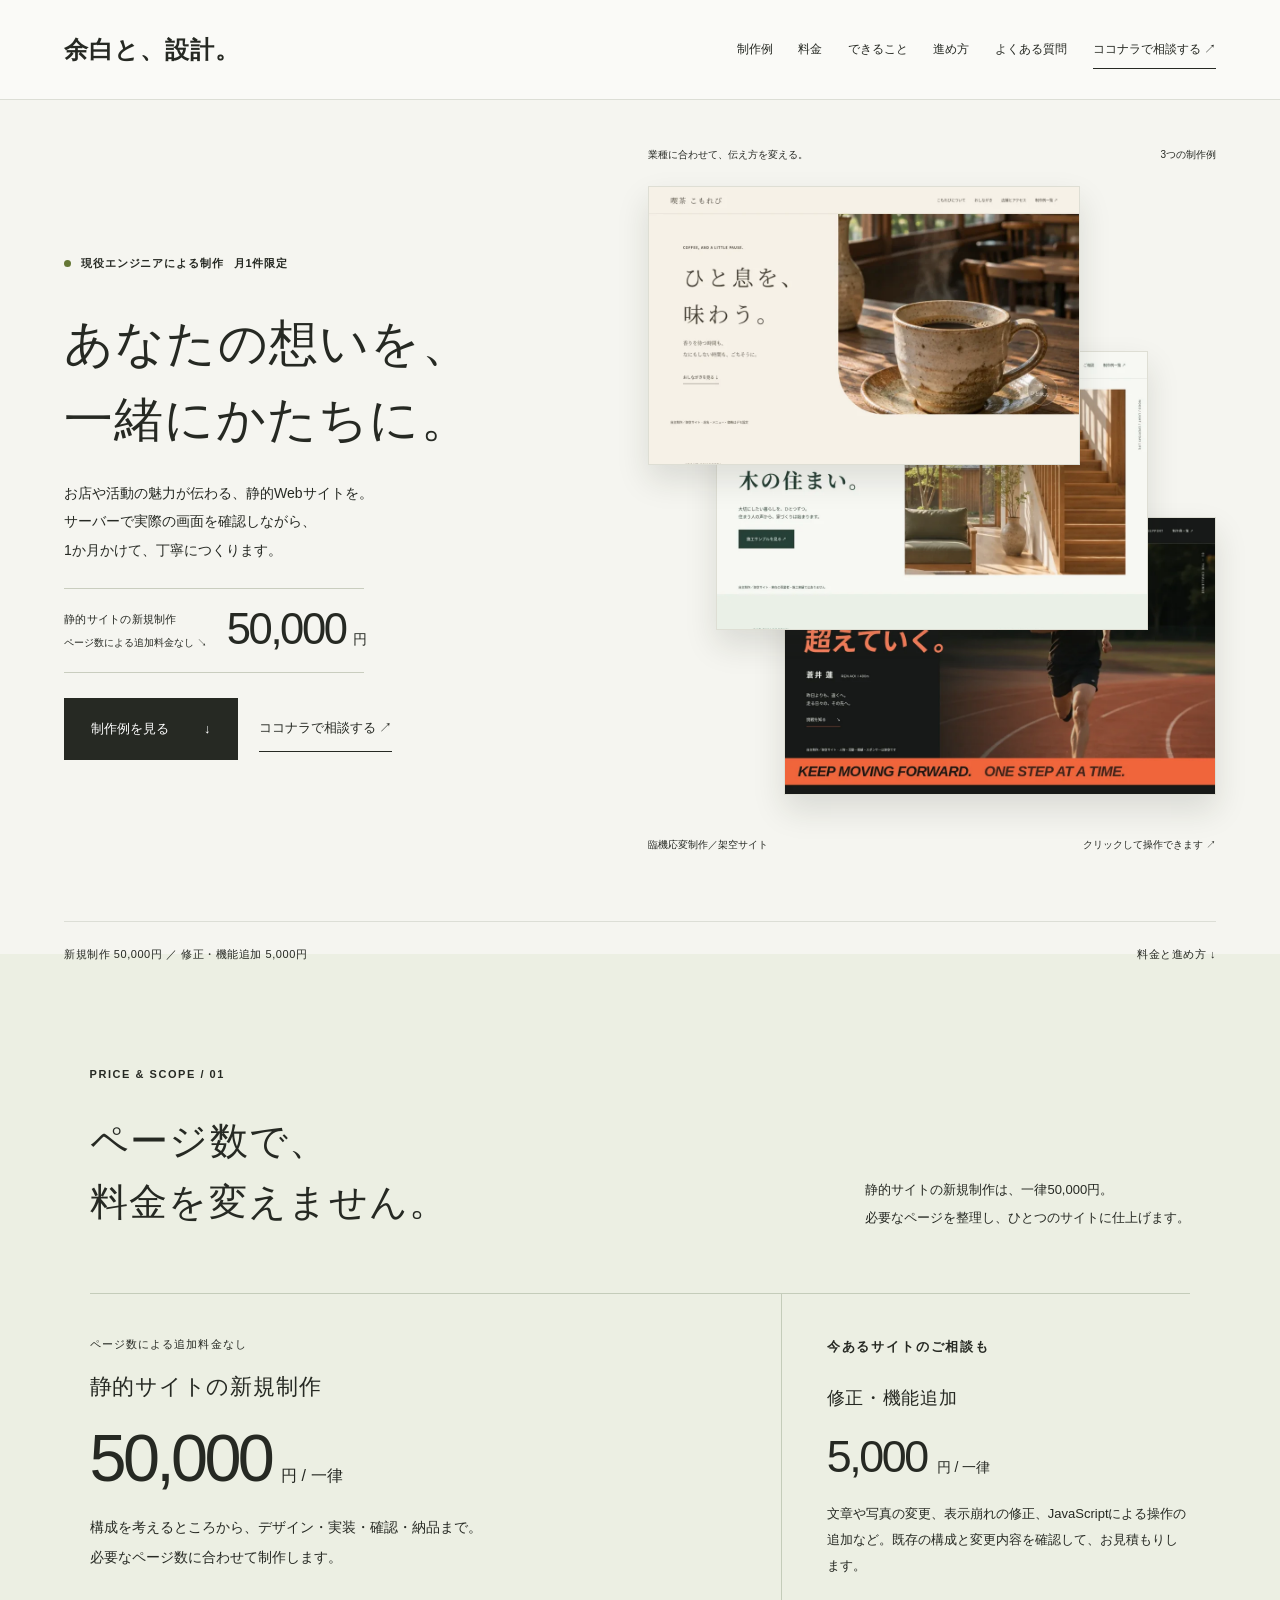
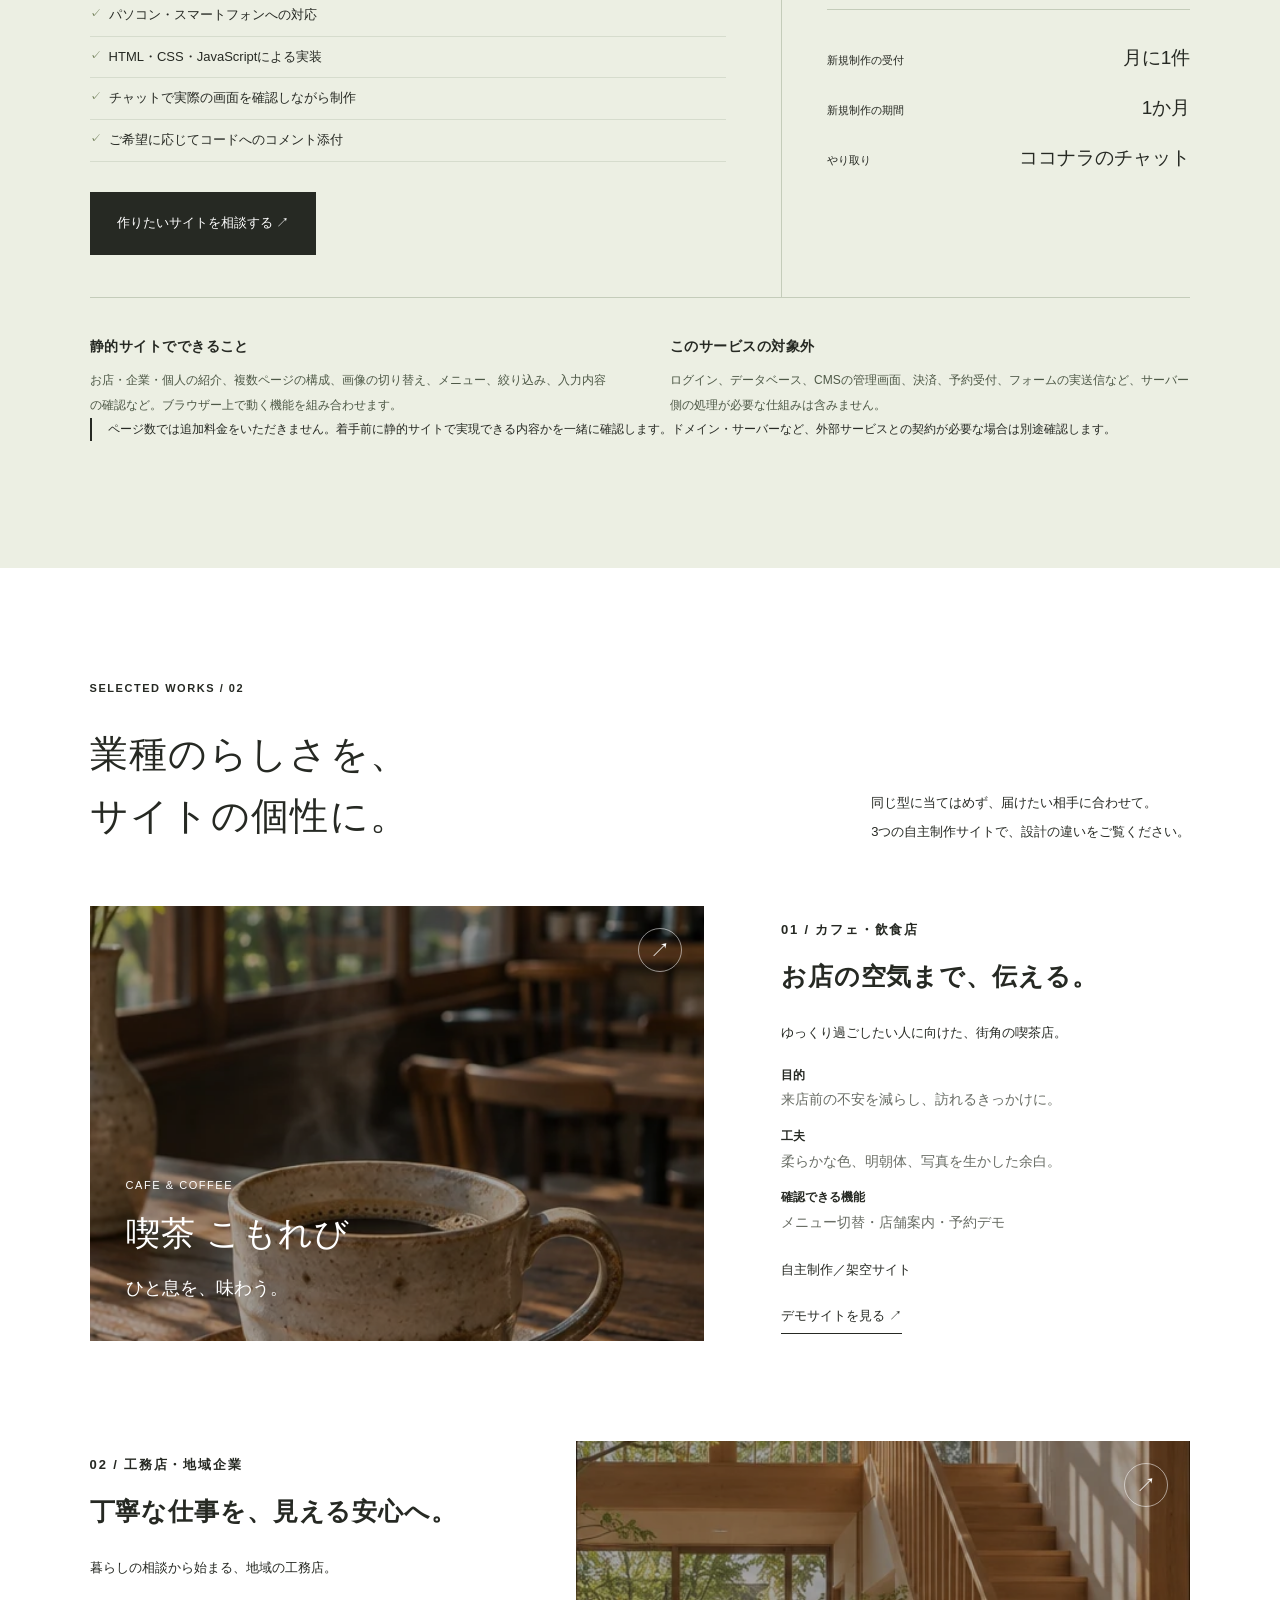
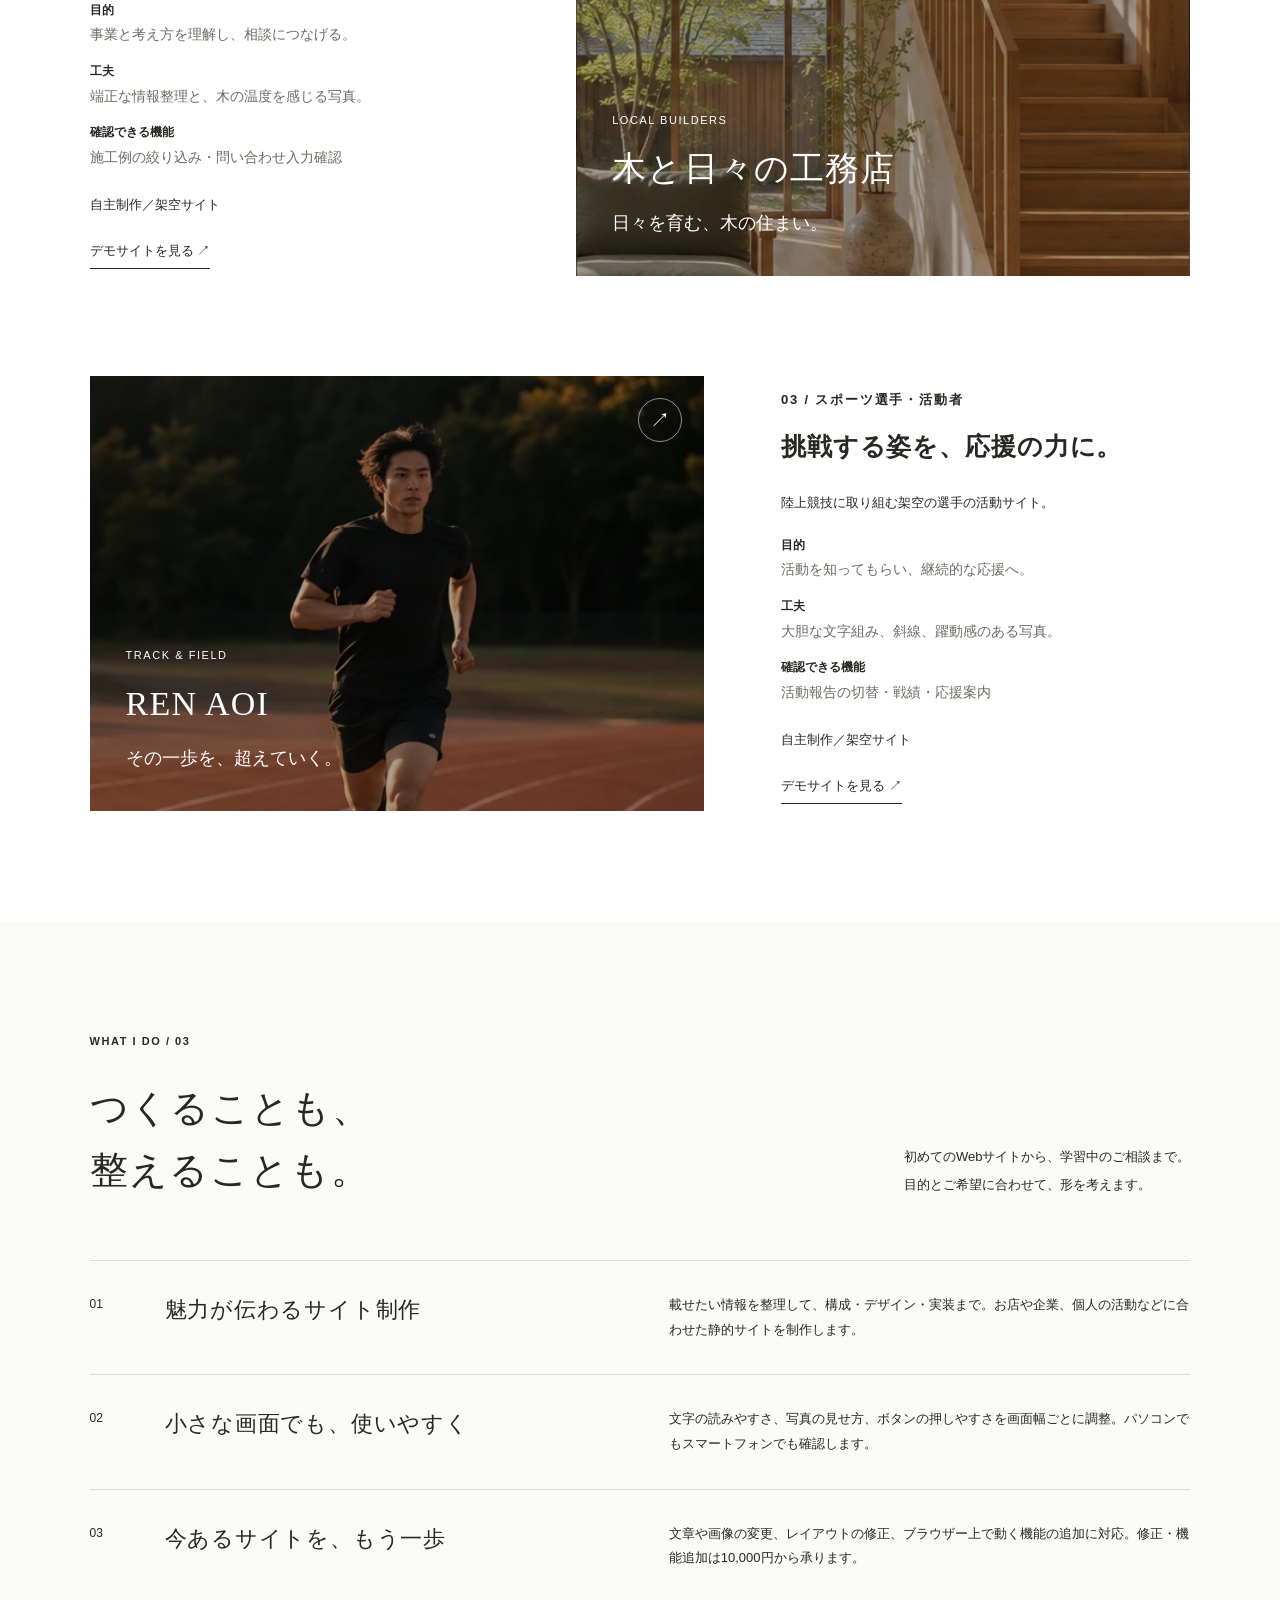
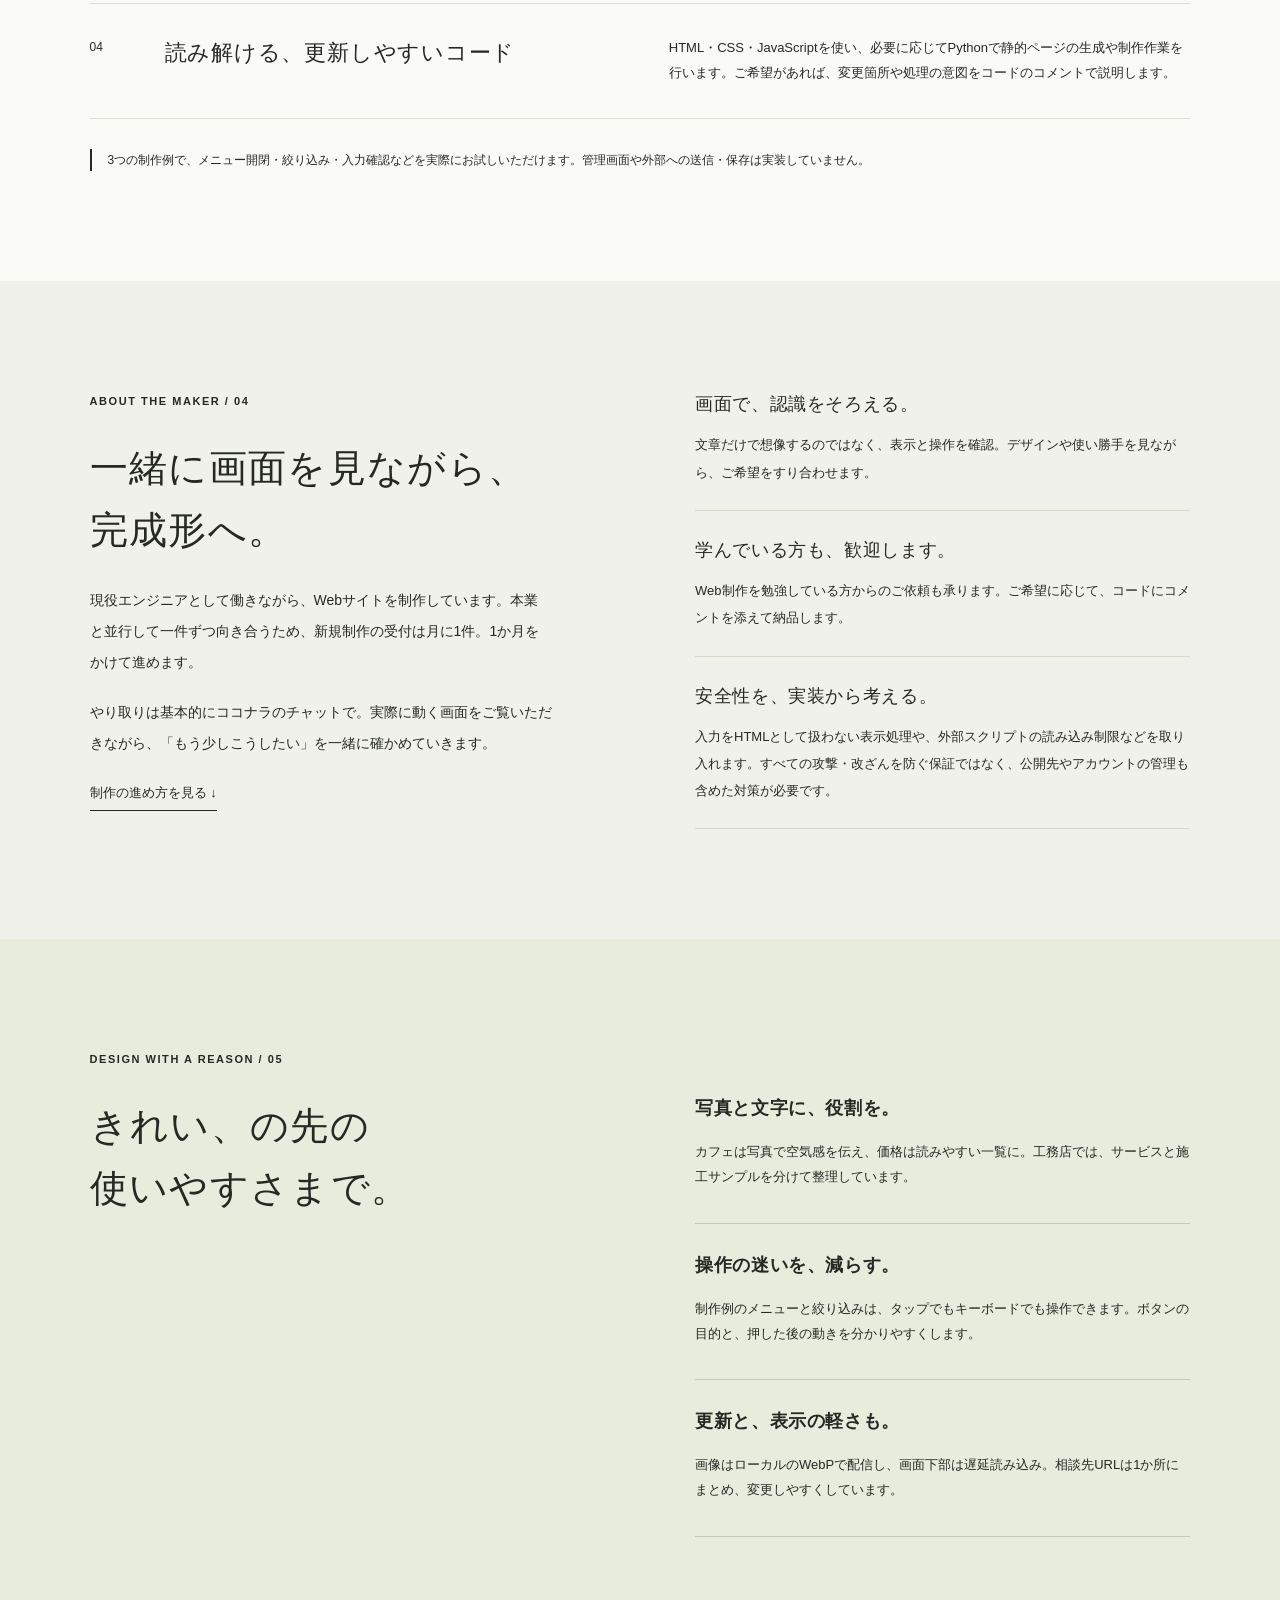
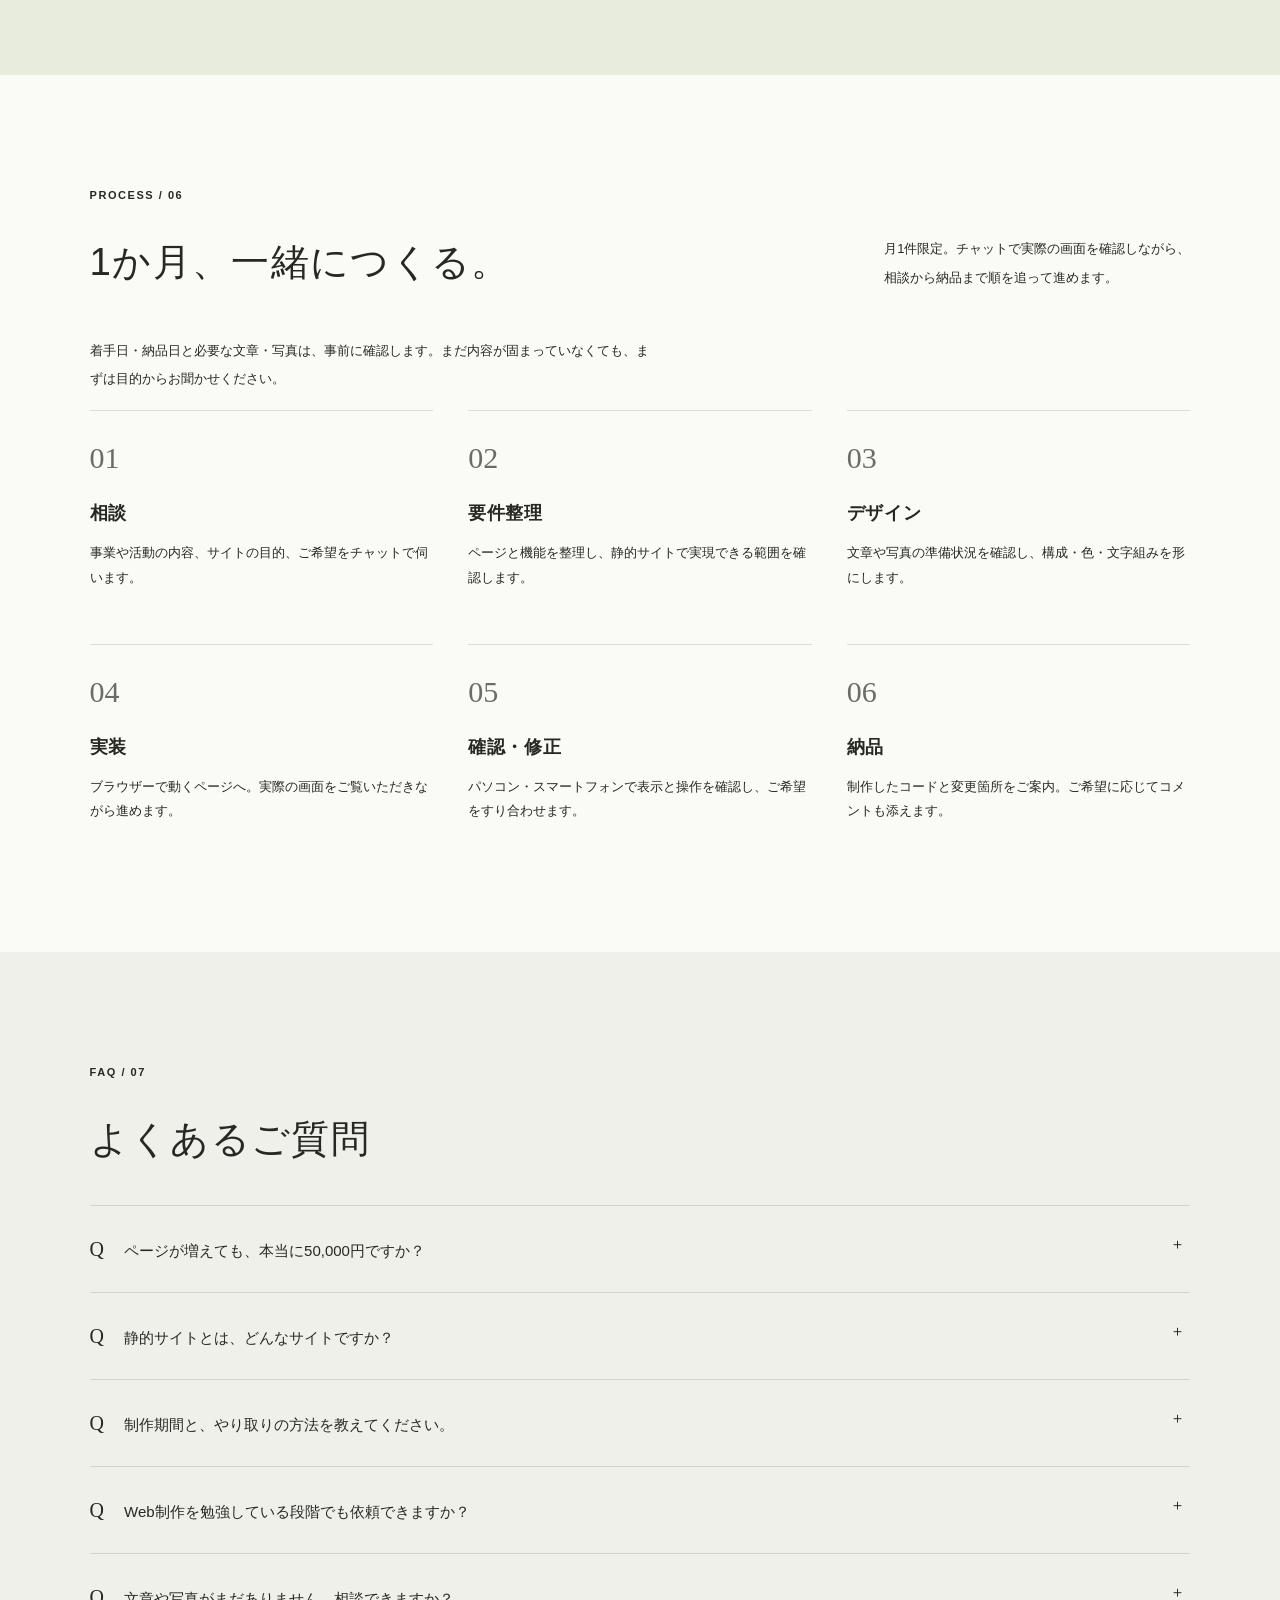
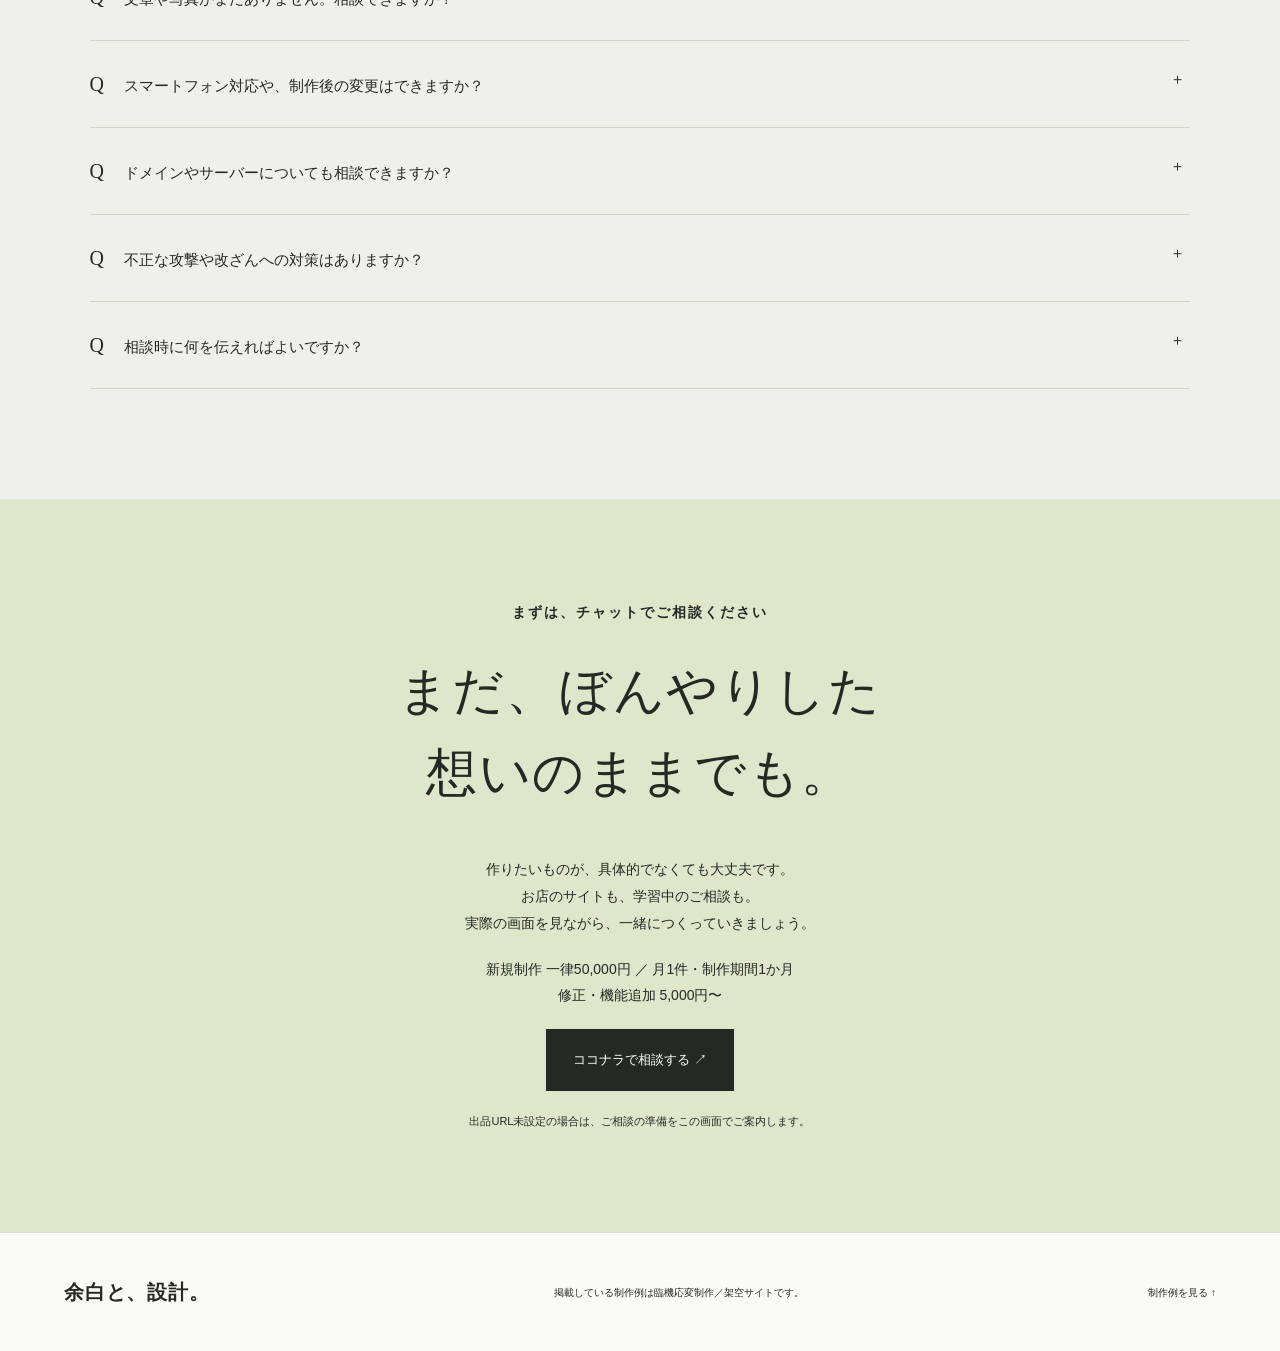
==== commit 93805dd0: "Update website images and layout" ====
--- a/index.html
+++ b/index.html
@@ -17,7 +17,7 @@
   <div class="hero-copy">
     <p class="hero-status">現役エンジニアによる制作 <span>月1件限定</span></p>
     <h1>あなたの想いを、<br>一緒に<span class="serif">かたち</span>に。</h1>
-    <p class="lead">お店や活動の魅力が伝わる、静的Webサイトを。<br>チャットで実際の画面を確認しながら、<br class="desktop">1か月かけて、丁寧につくります。</p>
+    <p class="lead">お店や活動の魅力が伝わる、静的Webサイトを。<br>サーバーで実際の画面を確認しながら、<br class="desktop">1か月かけて、丁寧につくります。</p>
     <a class="hero-offer" href="#pricing" aria-label="新規制作は一律50,000円。詳しい料金と対応範囲を見る">
         <span>静的サイトの新規制作</span>
         <strong>50,000<small>円</small></strong>
@@ -35,9 +35,9 @@
       <a href="demos/builder.html" class="preview builder-preview"><img src="assets/preview-builder.webp" alt="工務店デモの実際のPC画面。木の住まいと端正な文字組み" width="960" height="620"></a>
       <a href="demos/athlete.html" class="preview athlete-preview"><img src="assets/preview-athlete.webp" alt="スポーツ選手デモの実際のPC画面。大きな写真と力強い見出し" width="960" height="620"></a>
     </div>
-    <p class="preview-caption">自主制作／架空サイト <span>クリックして操作できます ↗</span></p>
+    <p class="preview-caption">臨機応変制作／架空サイト <span>クリックして操作できます ↗</span></p>
   </div>
-  <div class="hero-bottom"><span>新規制作 50,000円 ／ 修正・機能追加 10,000円〜</span><a href="#pricing">料金と進め方 ↓</a></div>
+  <div class="hero-bottom"><span>新規制作 50,000円 ／ 修正・機能追加 5,000円</span><a href="#pricing">料金と進め方 ↓</a></div>
 </section>
 <section class="section pricing" id="pricing" aria-labelledby="pricing-title">
   <div class="section-heading">
@@ -56,7 +56,7 @@
     <aside class="price-secondary" aria-labelledby="repair-title">
       <p class="eyebrow">今あるサイトのご相談も</p>
       <h3 id="repair-title">修正・機能追加</h3>
-      <p class="price-number"><strong>10,000</strong><span>円〜</span></p>
+      <p class="price-number"><strong>5,000</strong><span>円 / 一律</span></p>
       <p>文章や写真の変更、表示崩れの修正、JavaScriptによる操作の追加など。既存の構成と変更内容を確認して、お見積もりします。</p>
       <hr>
       <div class="price-facts"><p><span>新規制作の受付</span><strong>月に1件</strong></p><p><span>新規制作の期間</span><strong>1か月</strong></p><p><span>やり取り</span><strong>ココナラのチャット</strong></p></div>
@@ -81,7 +81,7 @@
 </section>
 <section class="section maker" id="maker">
   <div class="maker-layout">
-    <div><p class="eyebrow">ABOUT THE MAKER / 04</p><h2>画面を見ながら、<br>同じ完成形へ。</h2><p>現役エンジニアとして働きながら、Webサイトを制作しています。本業と並行して一件ずつ向き合うため、新規制作の受付は月に1件。1か月をかけて進めます。</p><p>やり取りは基本的にココナラのチャットで。実際に動く画面をご覧いただきながら、「もう少しこうしたい」を一緒に確かめていきます。</p><a class="text-link" href="#process">制作の進め方を見る ↓</a></div>
+    <div><p class="eyebrow">ABOUT THE MAKER / 04</p><h2>一緒に画面を見ながら、<br>完成形へ。</h2><p>現役エンジニアとして働きながら、Webサイトを制作しています。本業と並行して一件ずつ向き合うため、新規制作の受付は月に1件。1か月をかけて進めます。</p><p>やり取りは基本的にココナラのチャットで。実際に動く画面をご覧いただきながら、「もう少しこうしたい」を一緒に確かめていきます。</p><a class="text-link" href="#process">制作の進め方を見る ↓</a></div>
     <div class="maker-notes">
       <article><h3>画面で、認識をそろえる。</h3><p>文章だけで想像するのではなく、表示と操作を確認。デザインや使い勝手を見ながら、ご希望をすり合わせます。</p></article>
       <article><h3>学んでいる方も、歓迎します。</h3><p>Web制作を勉強している方からのご依頼も承ります。ご希望に応じて、コードにコメントを添えて納品します。</p></article>
@@ -114,7 +114,7 @@
 <details><summary>制作期間と、やり取りの方法を教えてください。</summary><p>新規制作は月1件の受付とし、1か月かけて制作します。基本的にココナラのチャットでご要望を伺い、実際に動く画面を確認いただきながら進めます。着手日と納品日はご購入前に確認します。</p></details>
 <details><summary>Web制作を勉強している段階でも依頼できますか？</summary><p>歓迎します。どんな部分を自分で触りたいかもお聞かせください。ご希望があれば、処理の意図や変更箇所が分かるコメントをコードに添えます。</p></details>
 <details><summary>文章や写真がまだありません。相談できますか？</summary><p>はい。必要な情報を一緒に整理するところからご相談いただけます。ご用意いただく素材と、制作に必要な準備を確認します。</p></details>
-<details><summary>スマートフォン対応や、制作後の変更はできますか？</summary><p>スマートフォンに合わせた表示にも対応します。納品後はHTMLや画像の差し替えで更新できます。こちらへの修正・機能追加のご依頼は10,000円から。既存の構成と変更内容を確認してお見積もりします。</p></details>
+<details><summary>スマートフォン対応や、制作後の変更はできますか？</summary><p>スマートフォンに合わせた表示にも対応します。納品後はHTMLや画像の差し替えで更新できます。こちらへの修正・機能追加のご依頼は5,000円から。既存の構成と変更内容を確認してお見積もりします。</p></details>
 <details><summary>ドメインやサーバーについても相談できますか？</summary><p>公開先や既存のご契約状況を伺い、静的サイトに合う方法を整理します。ドメイン・サーバーなど外部サービスの契約や利用料については、制作内容と分けて確認します。</p></details>
 <details><summary>不正な攻撃や改ざんへの対策はありますか？</summary><p>不正な入力をHTMLとして扱わない処理や、不要な外部スクリプトを制限する設定など、実装上の対策を行います。完全な防御を保証するものではありません。公開先の設定や、管理アカウントの認証・権限の管理も大切です。</p></details>
 <details><summary>相談時に何を伝えればよいですか？</summary><p>事業や活動の内容、サイトの目的、載せたい内容、参考にしたい雰囲気、ご希望の着手時期を分かる範囲でお伝えください。静的サイトの新規制作は一律50,000円、修正・機能追加は10,000円からです。</p></details>
@@ -123,14 +123,14 @@
   <p class="eyebrow">まずは、チャットでご相談ください</p>
   <h2>まだ、ぼんやりした<br>想いのままでも。</h2>
   <p>作りたいものが、具体的でなくても大丈夫です。<br>お店のサイトも、学習中のご相談も。<br>実際の画面を見ながら、一緒につくっていきましょう。</p>
-  <p class="contact-terms">新規制作 一律50,000円 ／ 月1件・制作期間1か月<br>修正・機能追加 10,000円〜</p>
+  <p class="contact-terms">新規制作 一律50,000円 ／ 月1件・制作期間1か月<br>修正・機能追加 5,000円〜</p>
   <button class="button dark consult">ココナラで相談する ↗</button>
   <p class="small">出品URL未設定の場合は、ご相談の準備をこの画面でご案内します。</p>
 </section>
 </main>
 <footer>
   <a class="brand" href="#">余白と、設計。</a>
-  <p>掲載している制作例は自主制作／架空サイトです。</p>
+  <p>掲載している制作例は臨機応変制作／架空サイトです。</p>
   <a href="#works">制作例を見る ↑</a>
 </footer>
 <dialog id="notice" aria-labelledby="dialog-title">
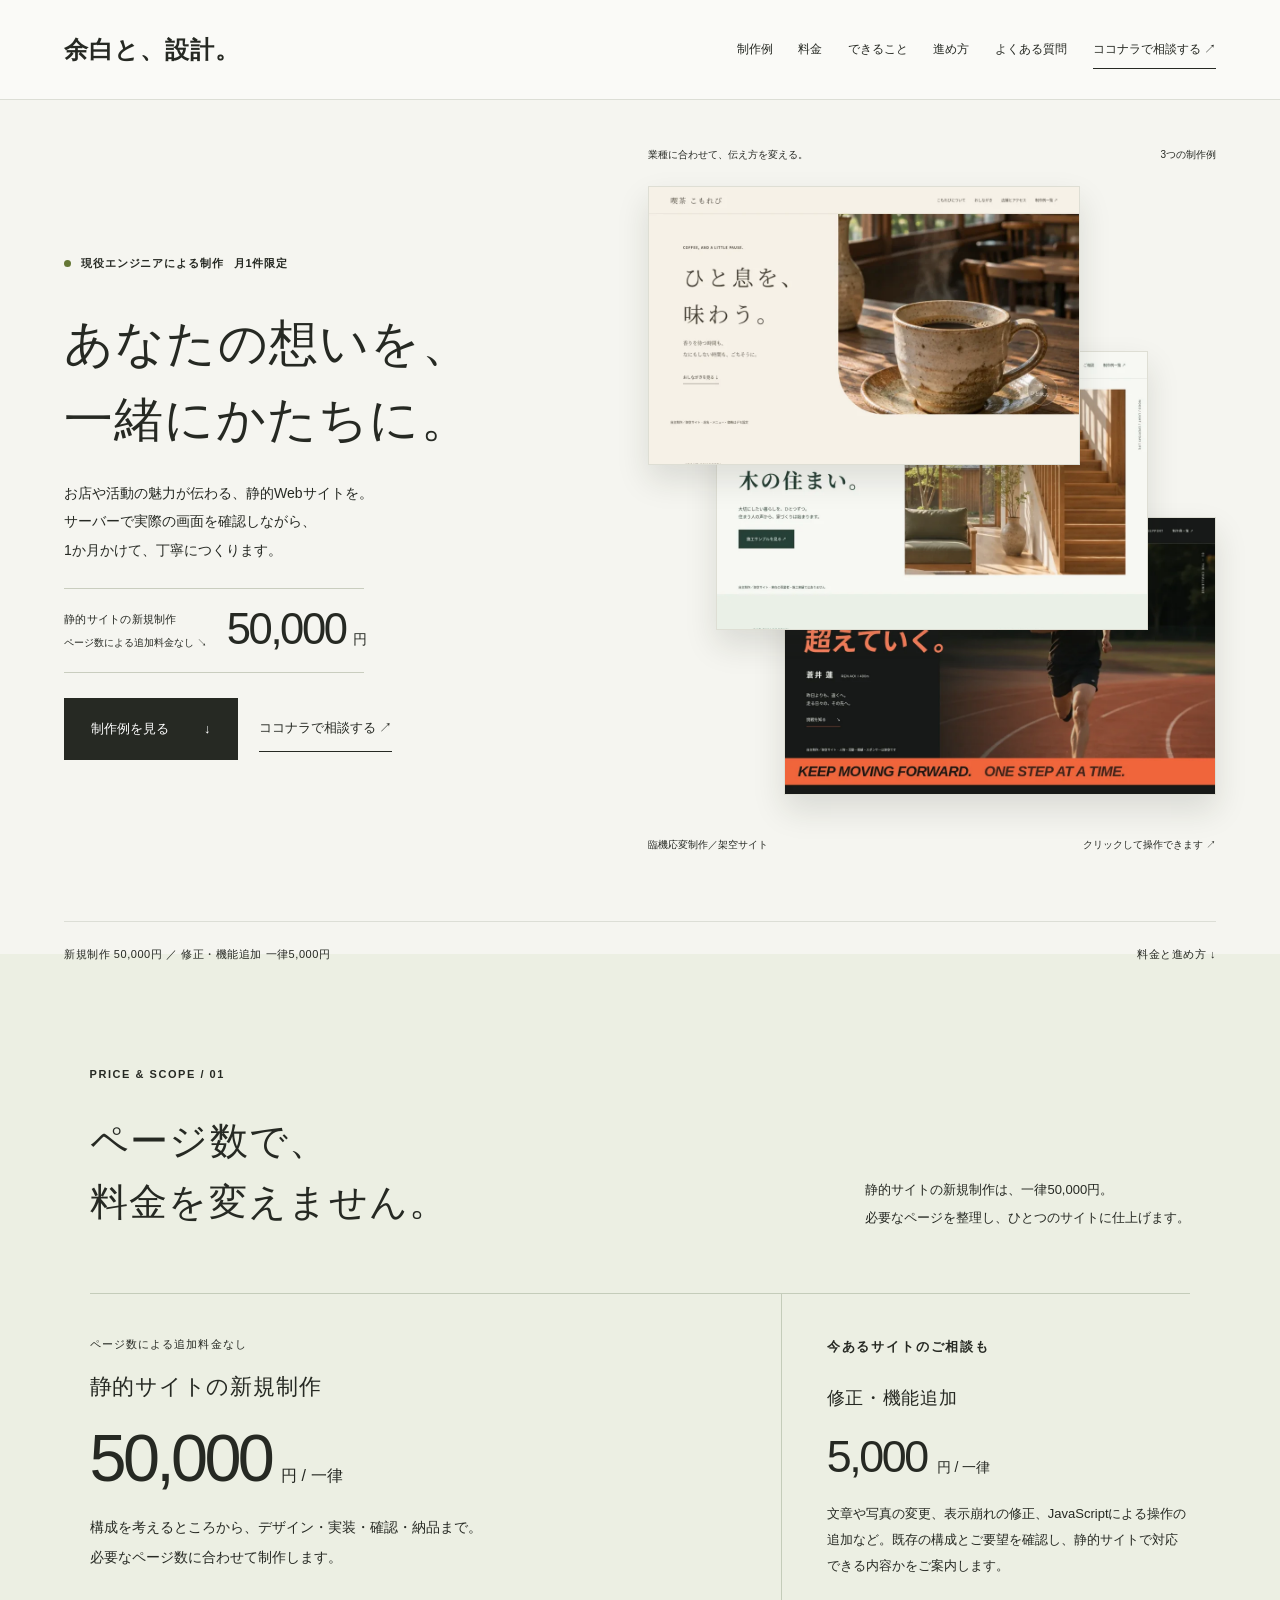
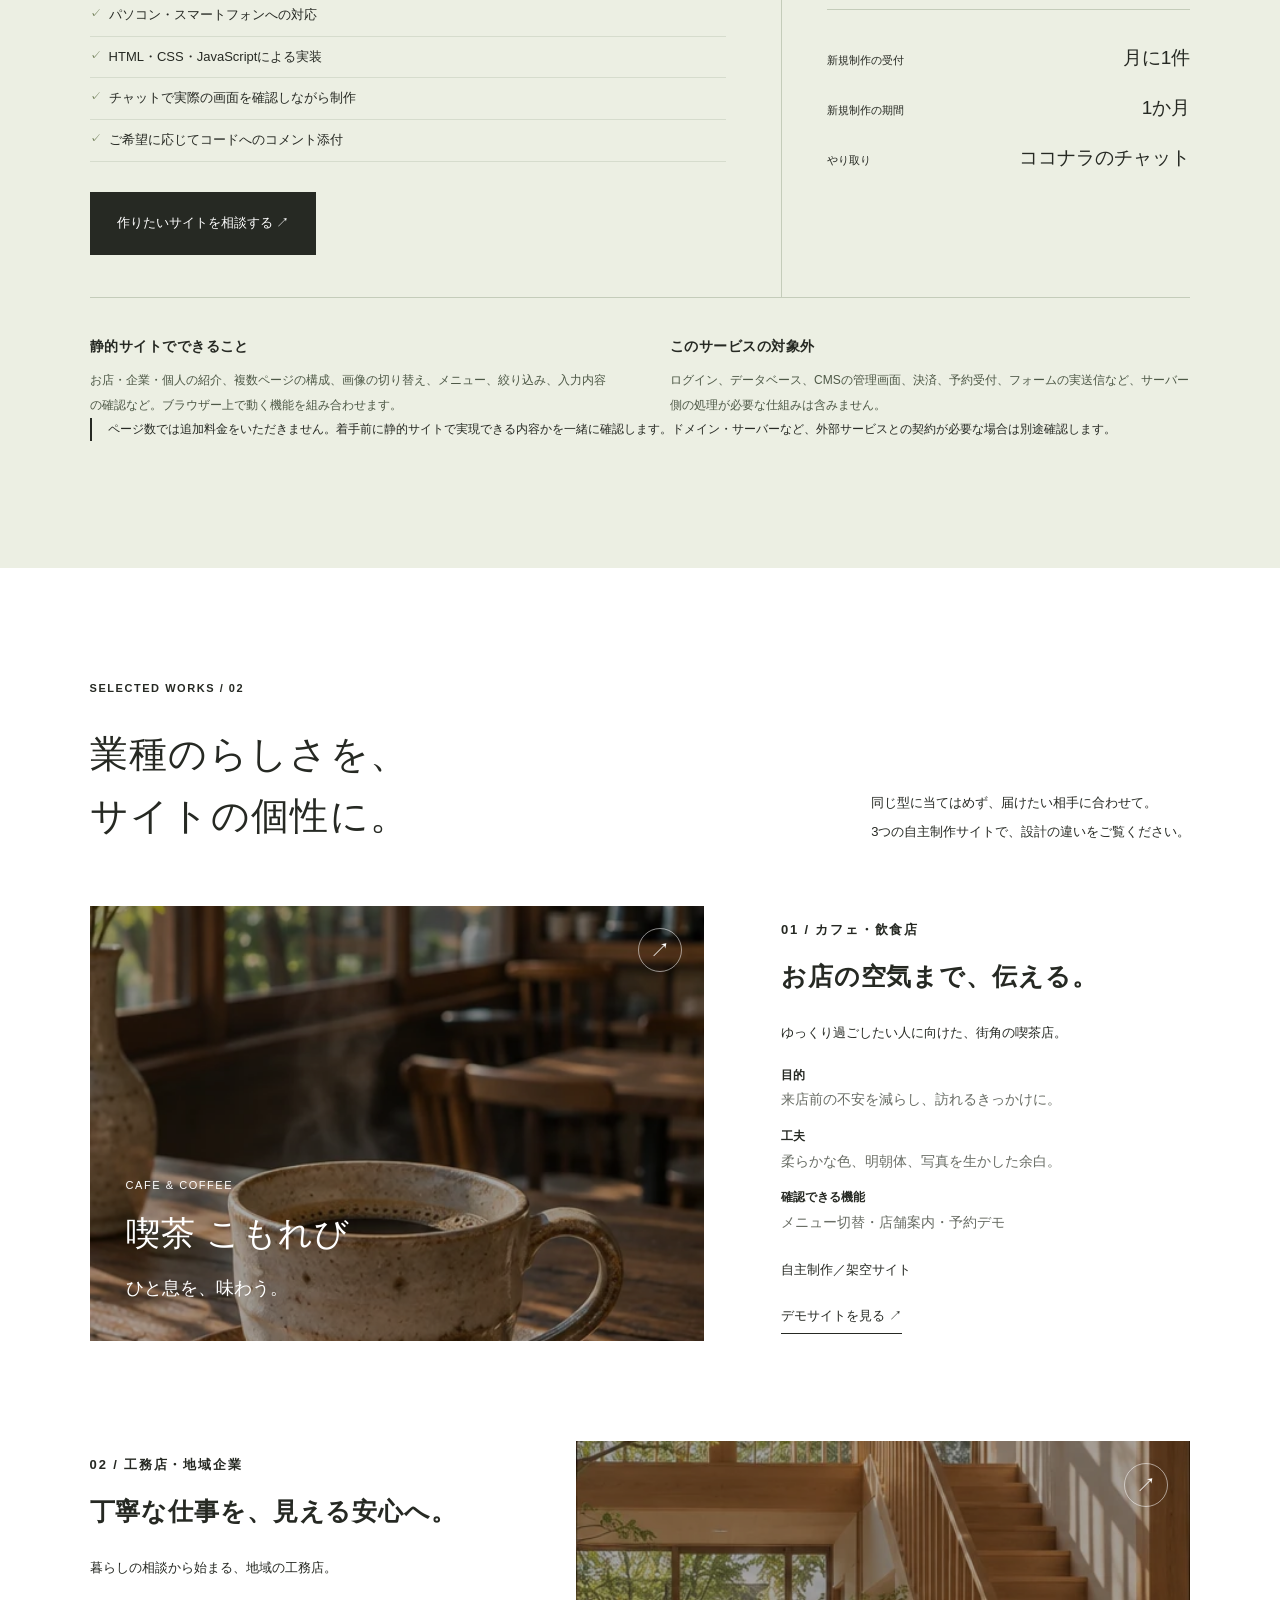
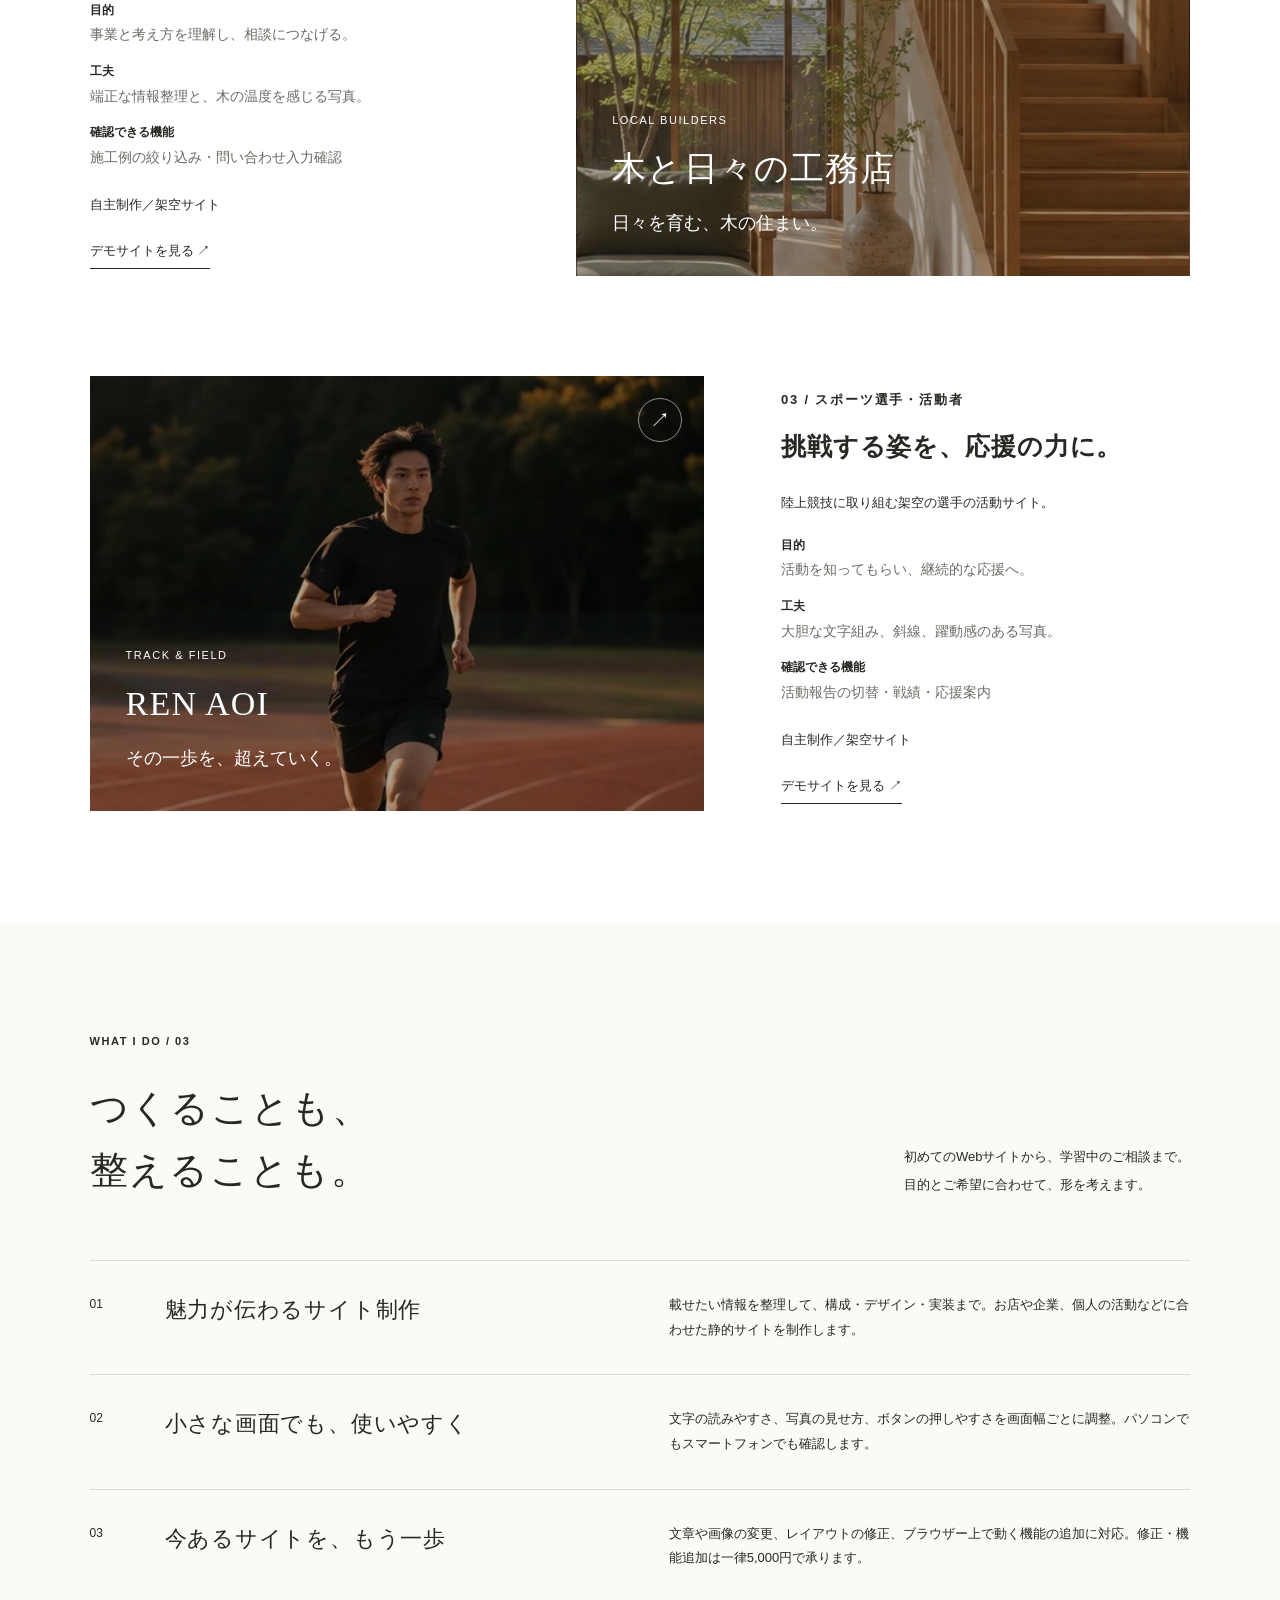
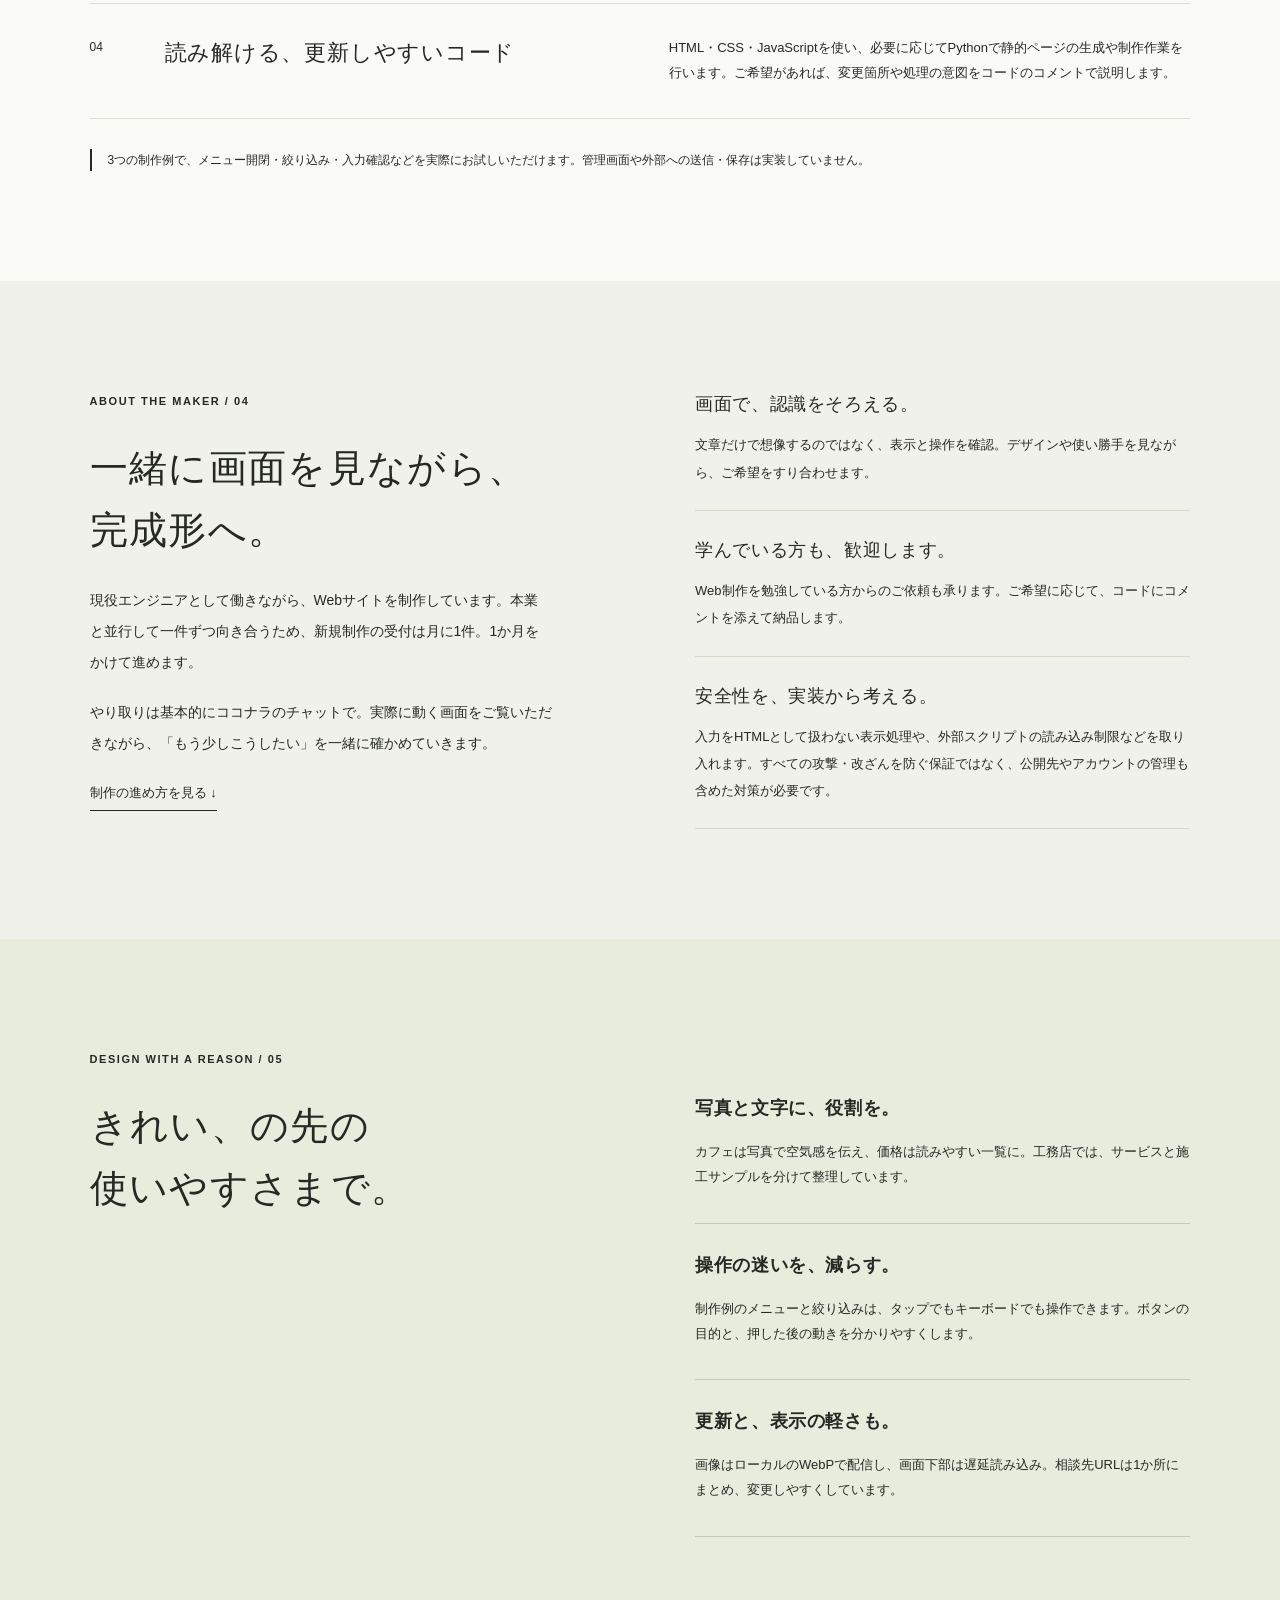
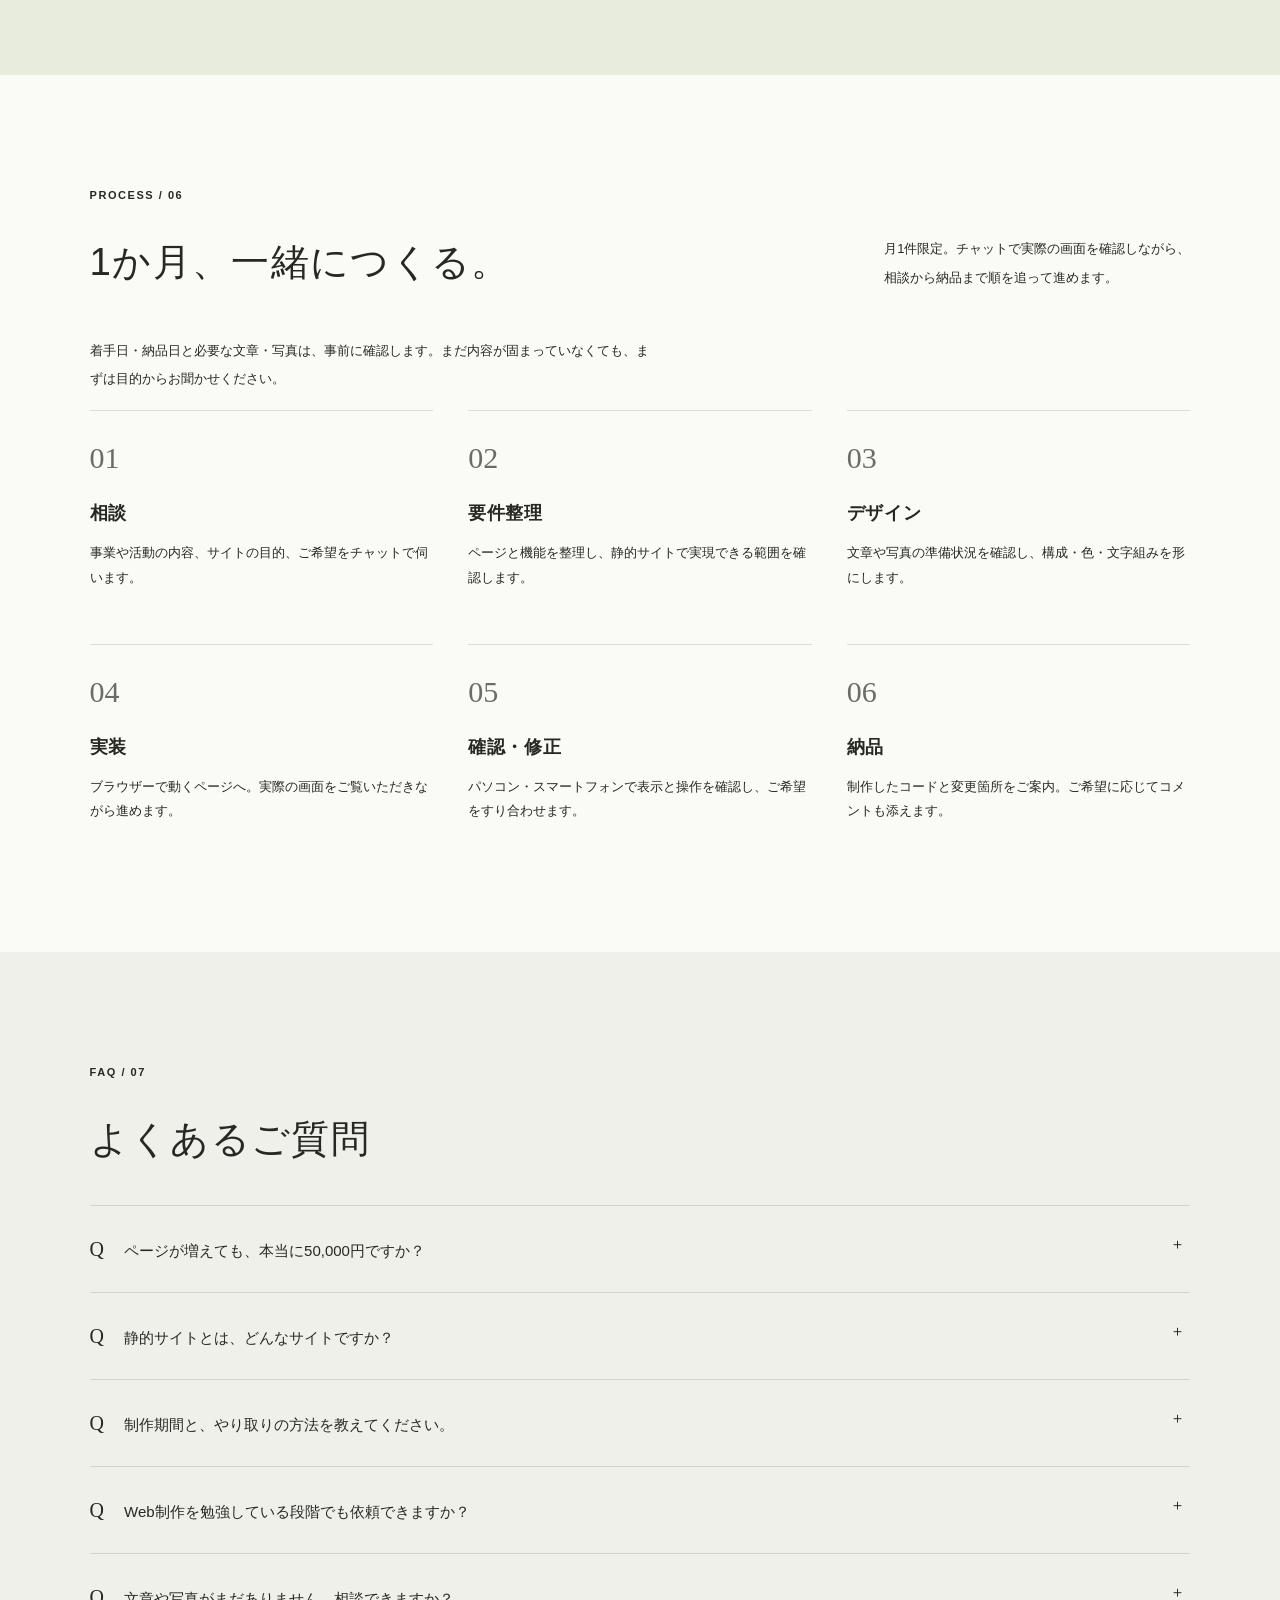
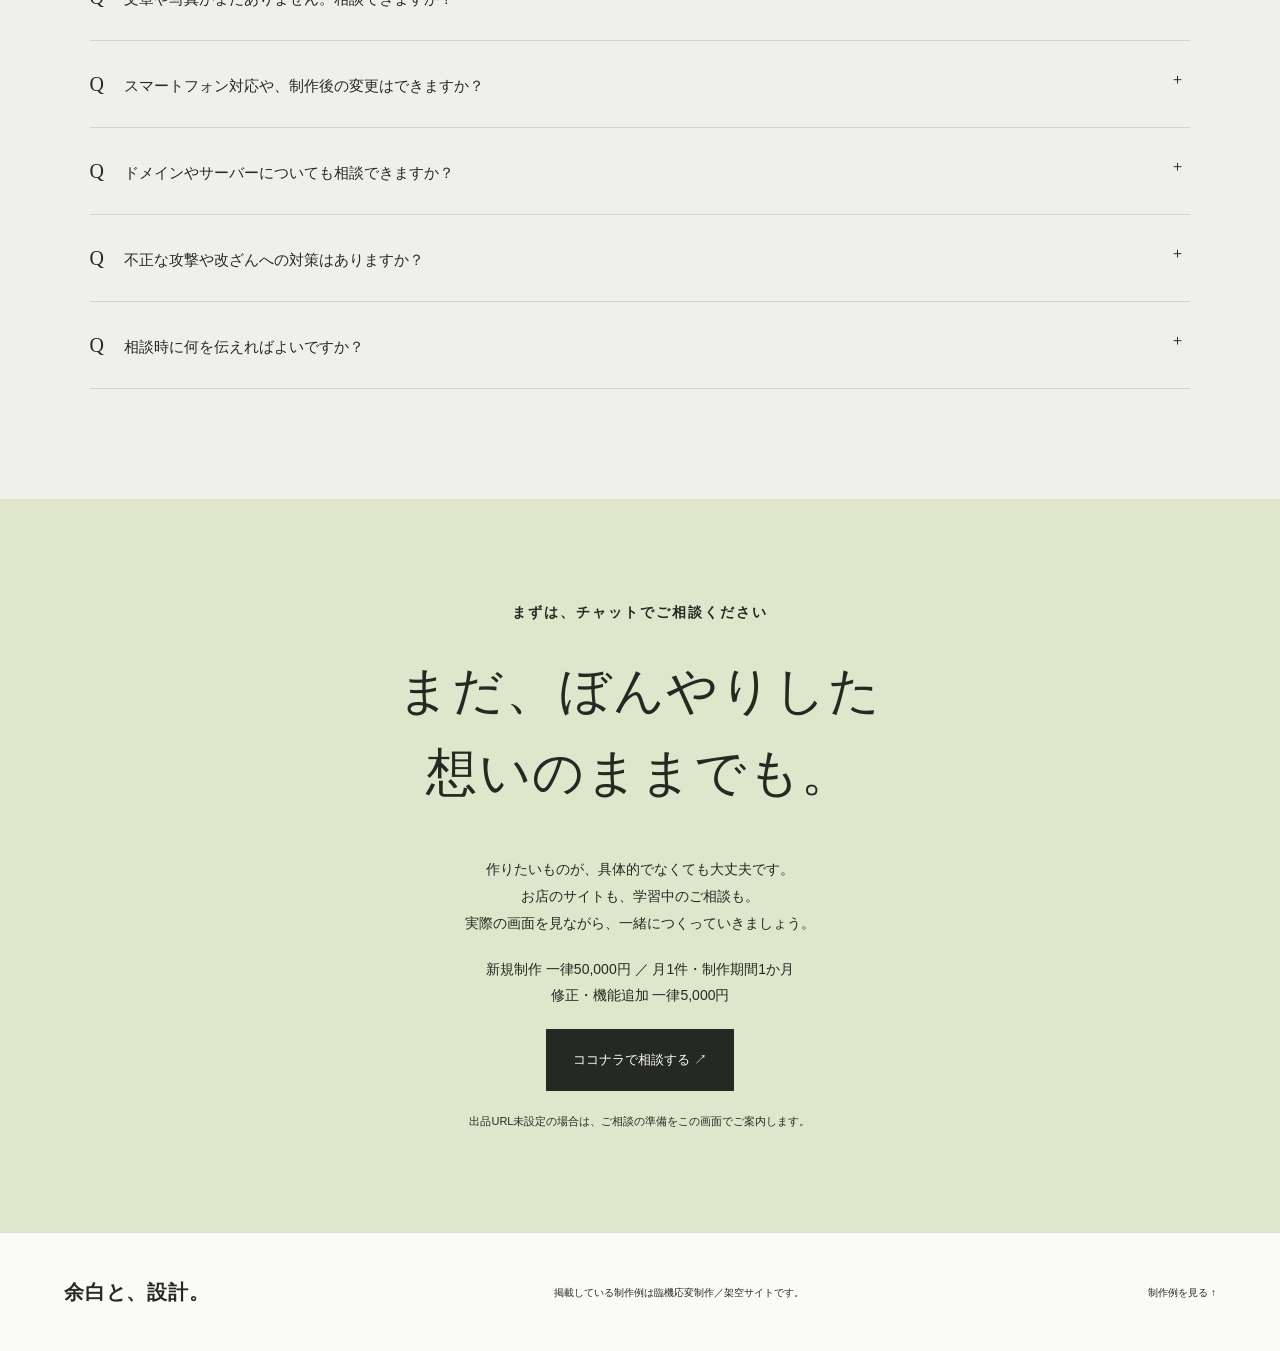
==== commit fb348cef: "Set website fixes and feature additions to a flat 5000 yen" ====
--- a/index.html
+++ b/index.html
@@ -1,7 +1,7 @@
 <!doctype html><html lang="ja"><head><meta charset="utf-8">
 <meta http-equiv="Content-Security-Policy" content="default-src 'self'; script-src 'self'; style-src 'self'; img-src 'self' data:; font-src 'self'; connect-src 'none'; object-src 'none'; base-uri 'none'; form-action 'none'">
 <meta name="referrer" content="strict-origin-when-cross-origin">
-<link rel="icon" href="data:image/svg+xml,%3Csvg xmlns='http://www.w3.org/2000/svg' viewBox='0 0 40 40'%3E%3Crect width='40' height='40' rx='8' fill='%23262923'/%3E%3Cpath d='M10 28L20 10L30 28' fill='none' stroke='%23dfe6cb' stroke-width='3'/%3E%3C/svg%3E"><meta name="viewport" content="width=device-width,initial-scale=1"><meta name="description" content="現役エンジニアによる静的Webサイト制作。新規制作はページ数に関係なく一律5万円。月1件限定、1か月かけて実際の画面を確認しながら制作します。"><title>静的Webサイト制作 一律5万円 | 余白と、設計。</title><link rel="stylesheet" href="assets/style.css"><script defer src="assets/config.js"></script><script defer src="assets/main.js"></script></head>
+<link rel="icon" href="data:image/svg+xml,%3Csvg xmlns='http://www.w3.org/2000/svg' viewBox='0 0 40 40'%3E%3Crect width='40' height='40' rx='8' fill='%23262923'/%3E%3Cpath d='M10 28L20 10L30 28' fill='none' stroke='%23dfe6cb' stroke-width='3'/%3E%3C/svg%3E"><meta name="viewport" content="width=device-width,initial-scale=1"><meta name="description" content="現役エンジニアによる静的Webサイト制作。新規制作はページ数に関係なく一律5万円。修正・機能追加は一律5,000円。月1件限定、1か月かけて実際の画面を確認しながら制作します。"><title>静的Webサイト制作 一律5万円 | 余白と、設計。</title><link rel="stylesheet" href="assets/style.css"><script defer src="assets/config.js"></script><script defer src="assets/main.js"></script></head>
 <body class="portfolio">
 <a class="skip" href="#main">本文へ</a>
 <header class="header">
@@ -37,7 +37,7 @@
     </div>
     <p class="preview-caption">臨機応変制作／架空サイト <span>クリックして操作できます ↗</span></p>
   </div>
-  <div class="hero-bottom"><span>新規制作 50,000円 ／ 修正・機能追加 5,000円</span><a href="#pricing">料金と進め方 ↓</a></div>
+  <div class="hero-bottom"><span>新規制作 50,000円 ／ 修正・機能追加 一律5,000円</span><a href="#pricing">料金と進め方 ↓</a></div>
 </section>
 <section class="section pricing" id="pricing" aria-labelledby="pricing-title">
   <div class="section-heading">
@@ -57,7 +57,7 @@
       <p class="eyebrow">今あるサイトのご相談も</p>
       <h3 id="repair-title">修正・機能追加</h3>
       <p class="price-number"><strong>5,000</strong><span>円 / 一律</span></p>
-      <p>文章や写真の変更、表示崩れの修正、JavaScriptによる操作の追加など。既存の構成と変更内容を確認して、お見積もりします。</p>
+      <p>文章や写真の変更、表示崩れの修正、JavaScriptによる操作の追加など。既存の構成とご要望を確認し、静的サイトで対応できる内容かをご案内します。</p>
       <hr>
       <div class="price-facts"><p><span>新規制作の受付</span><strong>月に1件</strong></p><p><span>新規制作の期間</span><strong>1か月</strong></p><p><span>やり取り</span><strong>ココナラのチャット</strong></p></div>
     </aside>
@@ -74,7 +74,7 @@
   <div class="service-list">
     <article><span>01</span><h3>魅力が伝わるサイト制作</h3><p>載せたい情報を整理して、構成・デザイン・実装まで。お店や企業、個人の活動などに合わせた静的サイトを制作します。</p></article>
     <article><span>02</span><h3>小さな画面でも、使いやすく</h3><p>文字の読みやすさ、写真の見せ方、ボタンの押しやすさを画面幅ごとに調整。パソコンでもスマートフォンでも確認します。</p></article>
-    <article><span>03</span><h3>今あるサイトを、もう一歩</h3><p>文章や画像の変更、レイアウトの修正、ブラウザー上で動く機能の追加に対応。修正・機能追加は10,000円から承ります。</p></article>
+    <article><span>03</span><h3>今あるサイトを、もう一歩</h3><p>文章や画像の変更、レイアウトの修正、ブラウザー上で動く機能の追加に対応。修正・機能追加は一律5,000円で承ります。</p></article>
     <article><span>04</span><h3>読み解ける、更新しやすいコード</h3><p>HTML・CSS・JavaScriptを使い、必要に応じてPythonで静的ページの生成や制作作業を行います。ご希望があれば、変更箇所や処理の意図をコードのコメントで説明します。</p></article>
   </div>
   <p class="note">3つの制作例で、メニュー開閉・絞り込み・入力確認などを実際にお試しいただけます。管理画面や外部への送信・保存は実装していません。</p>
@@ -114,16 +114,16 @@
 <details><summary>制作期間と、やり取りの方法を教えてください。</summary><p>新規制作は月1件の受付とし、1か月かけて制作します。基本的にココナラのチャットでご要望を伺い、実際に動く画面を確認いただきながら進めます。着手日と納品日はご購入前に確認します。</p></details>
 <details><summary>Web制作を勉強している段階でも依頼できますか？</summary><p>歓迎します。どんな部分を自分で触りたいかもお聞かせください。ご希望があれば、処理の意図や変更箇所が分かるコメントをコードに添えます。</p></details>
 <details><summary>文章や写真がまだありません。相談できますか？</summary><p>はい。必要な情報を一緒に整理するところからご相談いただけます。ご用意いただく素材と、制作に必要な準備を確認します。</p></details>
-<details><summary>スマートフォン対応や、制作後の変更はできますか？</summary><p>スマートフォンに合わせた表示にも対応します。納品後はHTMLや画像の差し替えで更新できます。こちらへの修正・機能追加のご依頼は5,000円から。既存の構成と変更内容を確認してお見積もりします。</p></details>
+<details><summary>スマートフォン対応や、制作後の変更はできますか？</summary><p>スマートフォンに合わせた表示にも対応します。納品後はHTMLや画像の差し替えで更新できます。こちらへの修正・機能追加のご依頼は一律5,000円です。既存の構成と変更内容を確認し、対応できる範囲をご案内します。</p></details>
 <details><summary>ドメインやサーバーについても相談できますか？</summary><p>公開先や既存のご契約状況を伺い、静的サイトに合う方法を整理します。ドメイン・サーバーなど外部サービスの契約や利用料については、制作内容と分けて確認します。</p></details>
 <details><summary>不正な攻撃や改ざんへの対策はありますか？</summary><p>不正な入力をHTMLとして扱わない処理や、不要な外部スクリプトを制限する設定など、実装上の対策を行います。完全な防御を保証するものではありません。公開先の設定や、管理アカウントの認証・権限の管理も大切です。</p></details>
-<details><summary>相談時に何を伝えればよいですか？</summary><p>事業や活動の内容、サイトの目的、載せたい内容、参考にしたい雰囲気、ご希望の着手時期を分かる範囲でお伝えください。静的サイトの新規制作は一律50,000円、修正・機能追加は10,000円からです。</p></details>
+<details><summary>相談時に何を伝えればよいですか？</summary><p>事業や活動の内容、サイトの目的、載せたい内容、参考にしたい雰囲気、ご希望の着手時期を分かる範囲でお伝えください。静的サイトの新規制作は一律50,000円、修正・機能追加は一律5,000円です。</p></details>
 </section>
 <section class="contact-section" id="contact">
   <p class="eyebrow">まずは、チャットでご相談ください</p>
   <h2>まだ、ぼんやりした<br>想いのままでも。</h2>
   <p>作りたいものが、具体的でなくても大丈夫です。<br>お店のサイトも、学習中のご相談も。<br>実際の画面を見ながら、一緒につくっていきましょう。</p>
-  <p class="contact-terms">新規制作 一律50,000円 ／ 月1件・制作期間1か月<br>修正・機能追加 5,000円〜</p>
+  <p class="contact-terms">新規制作 一律50,000円 ／ 月1件・制作期間1か月<br>修正・機能追加 一律5,000円</p>
   <button class="button dark consult">ココナラで相談する ↗</button>
   <p class="small">出品URL未設定の場合は、ご相談の準備をこの画面でご案内します。</p>
 </section>
